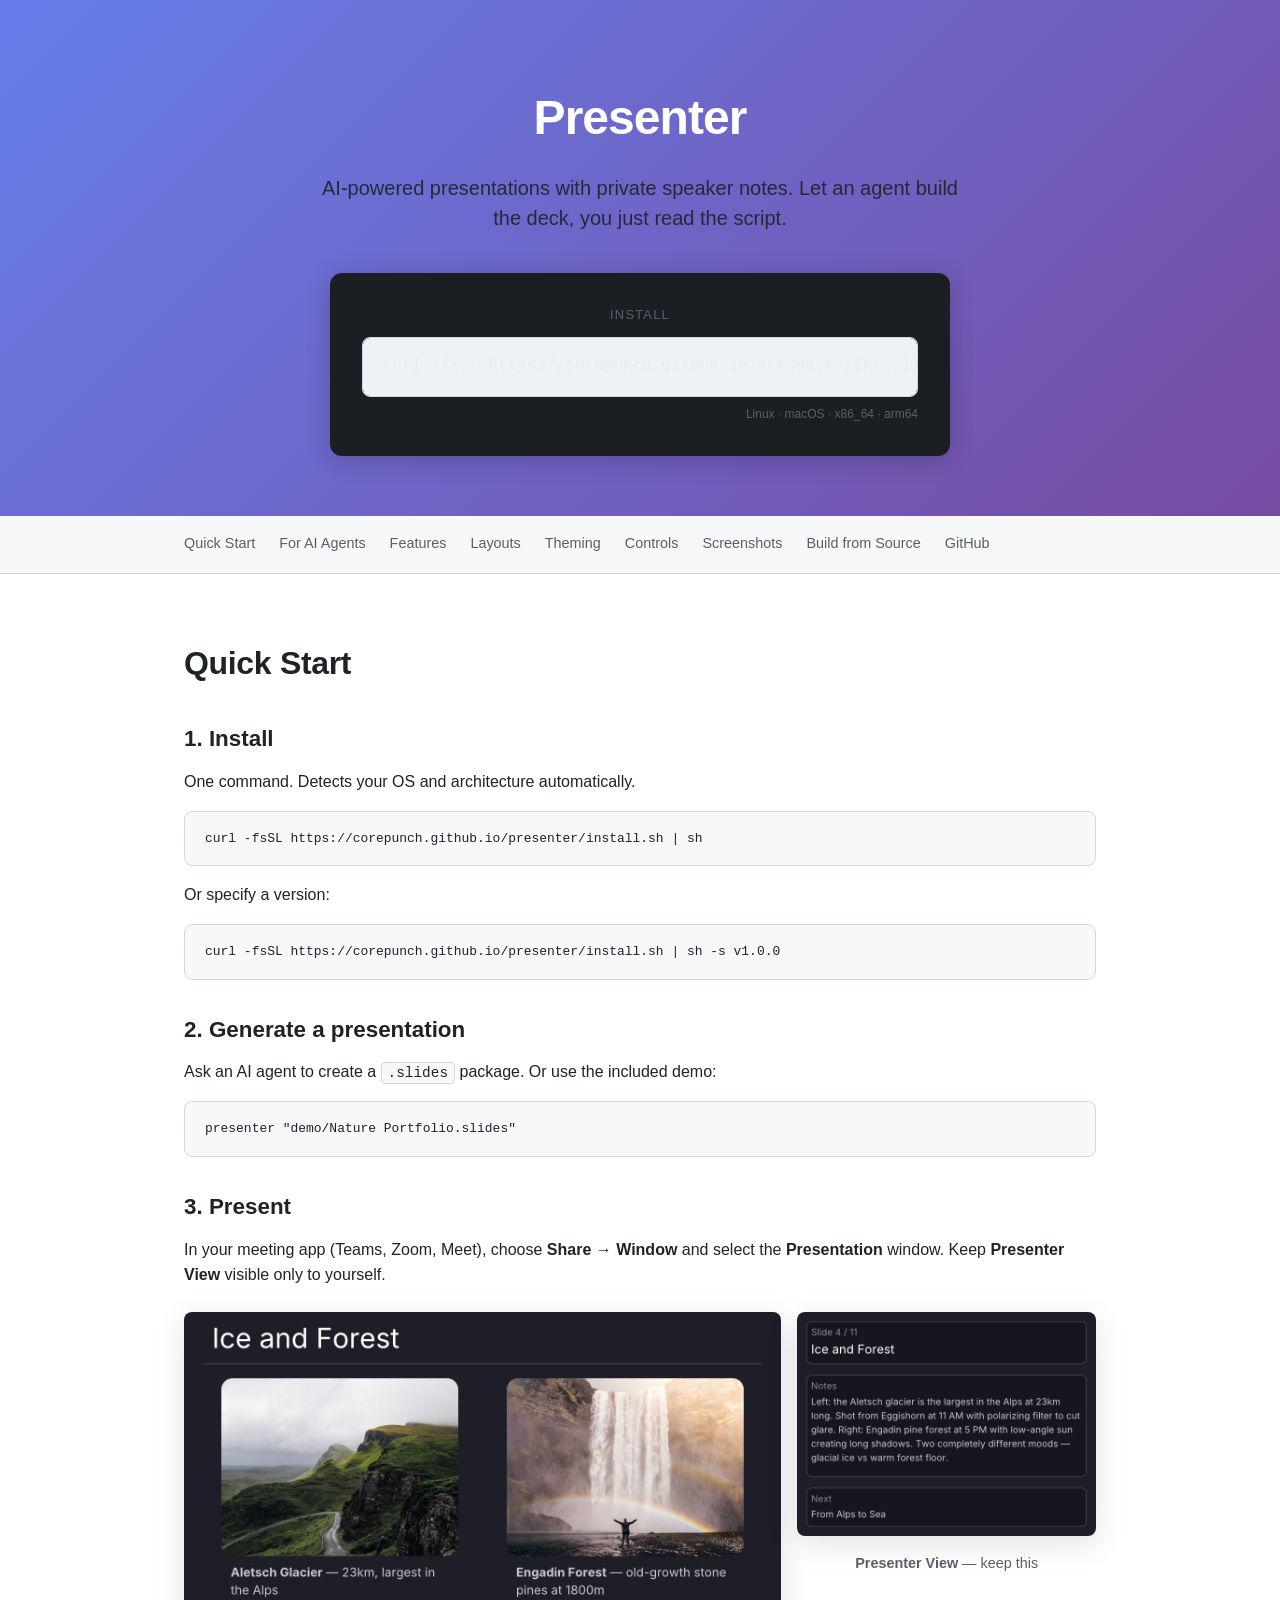
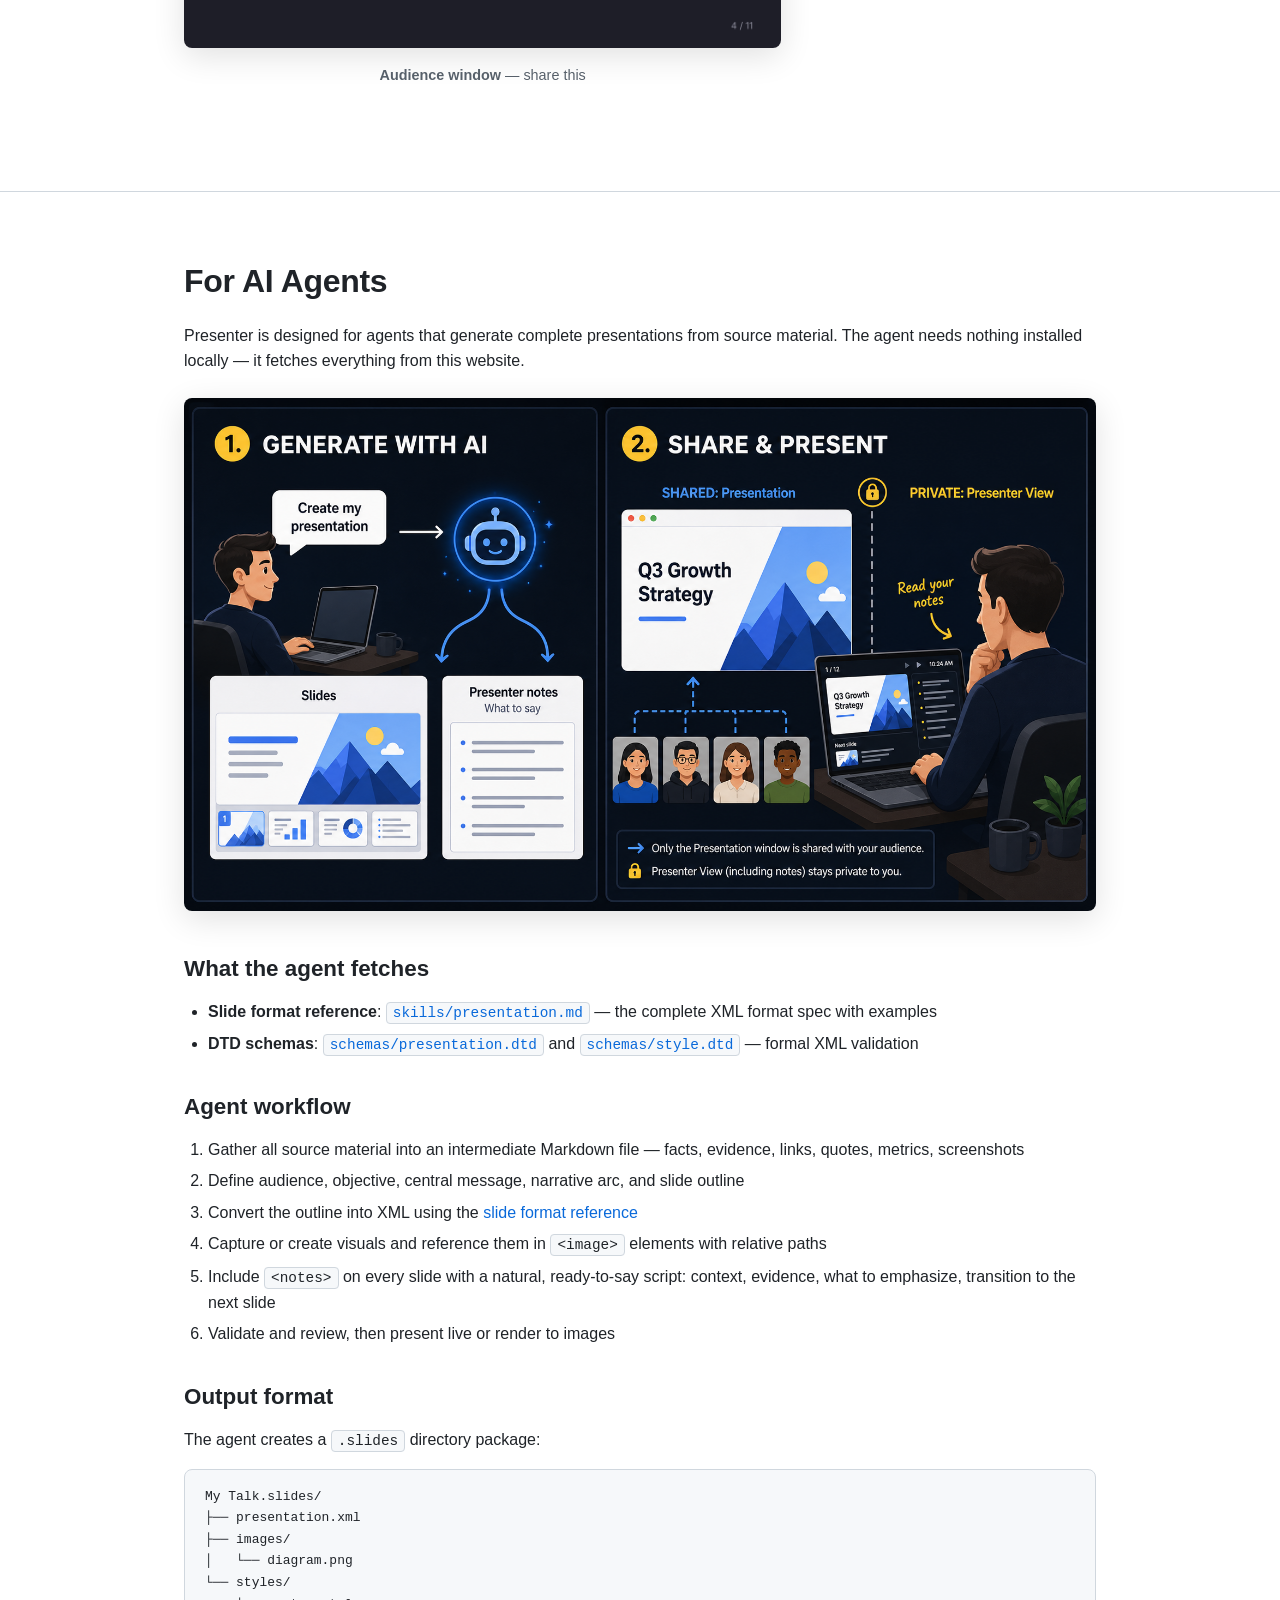
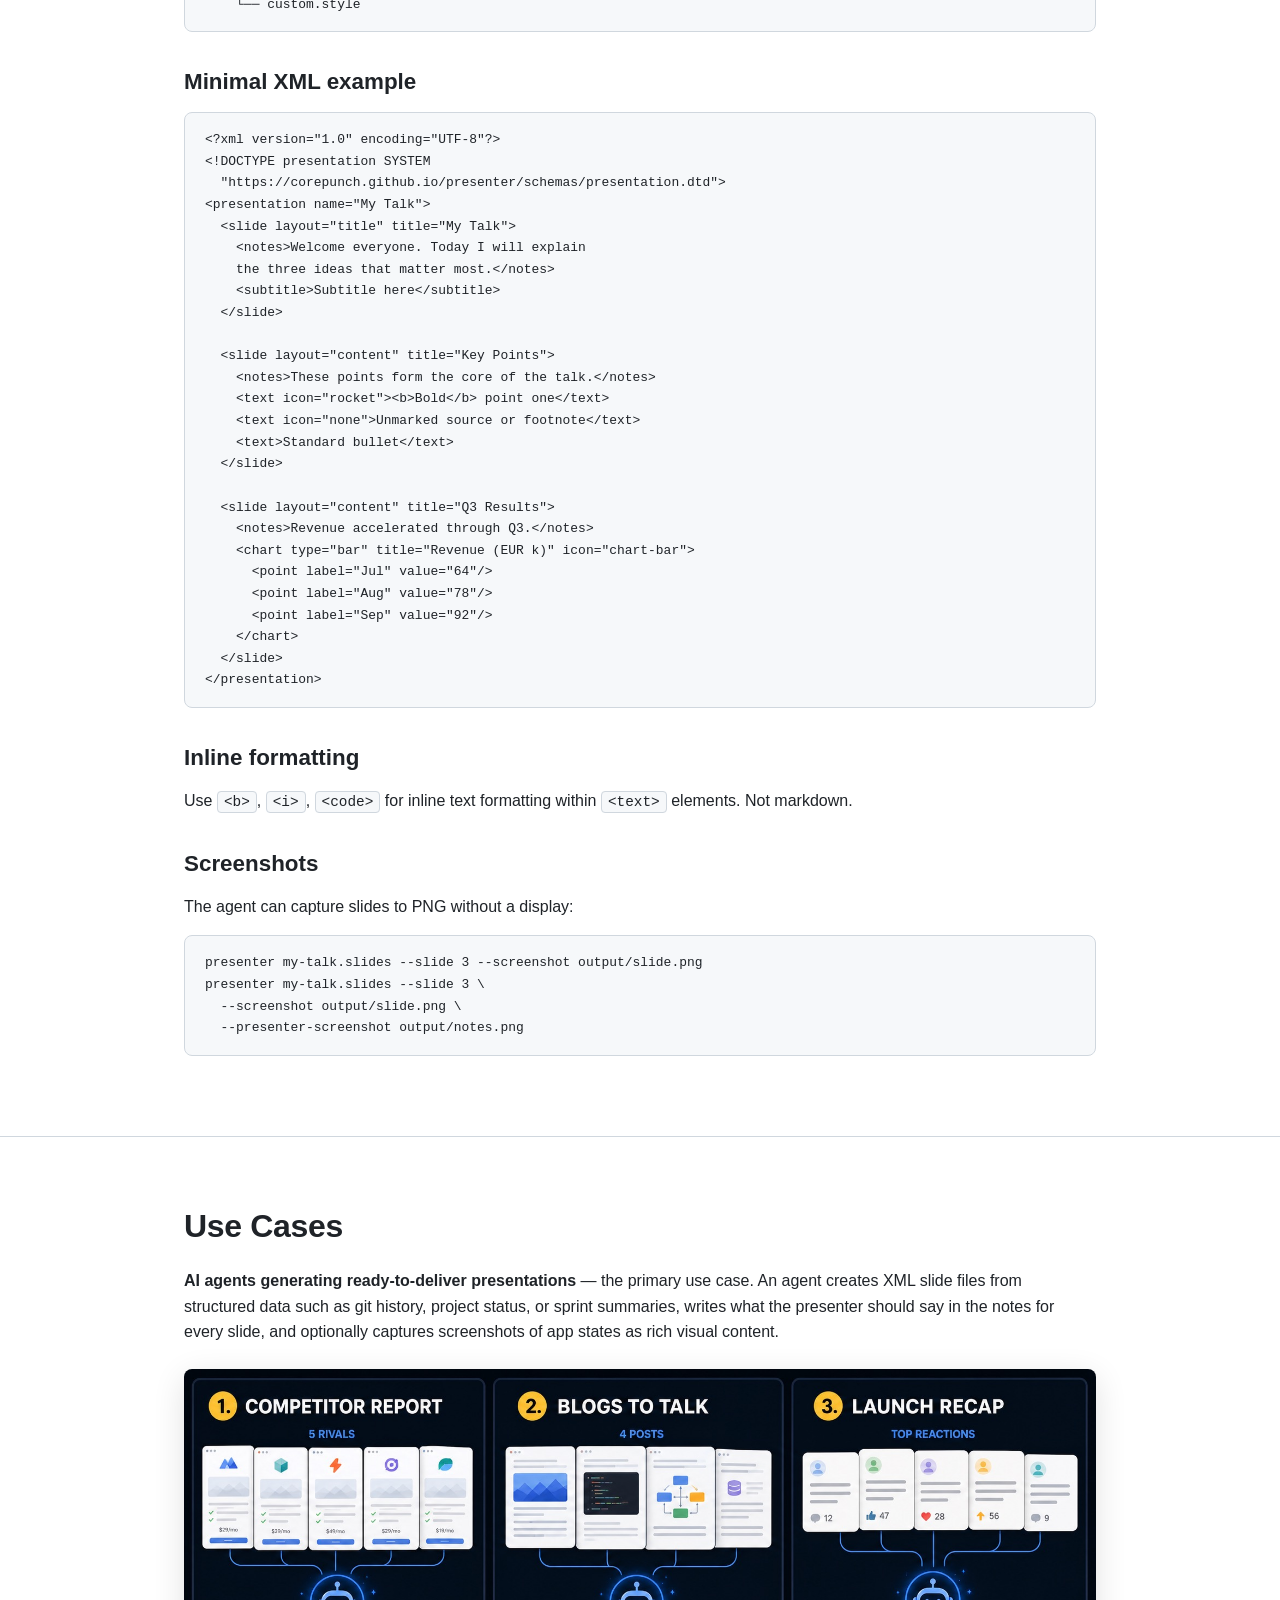
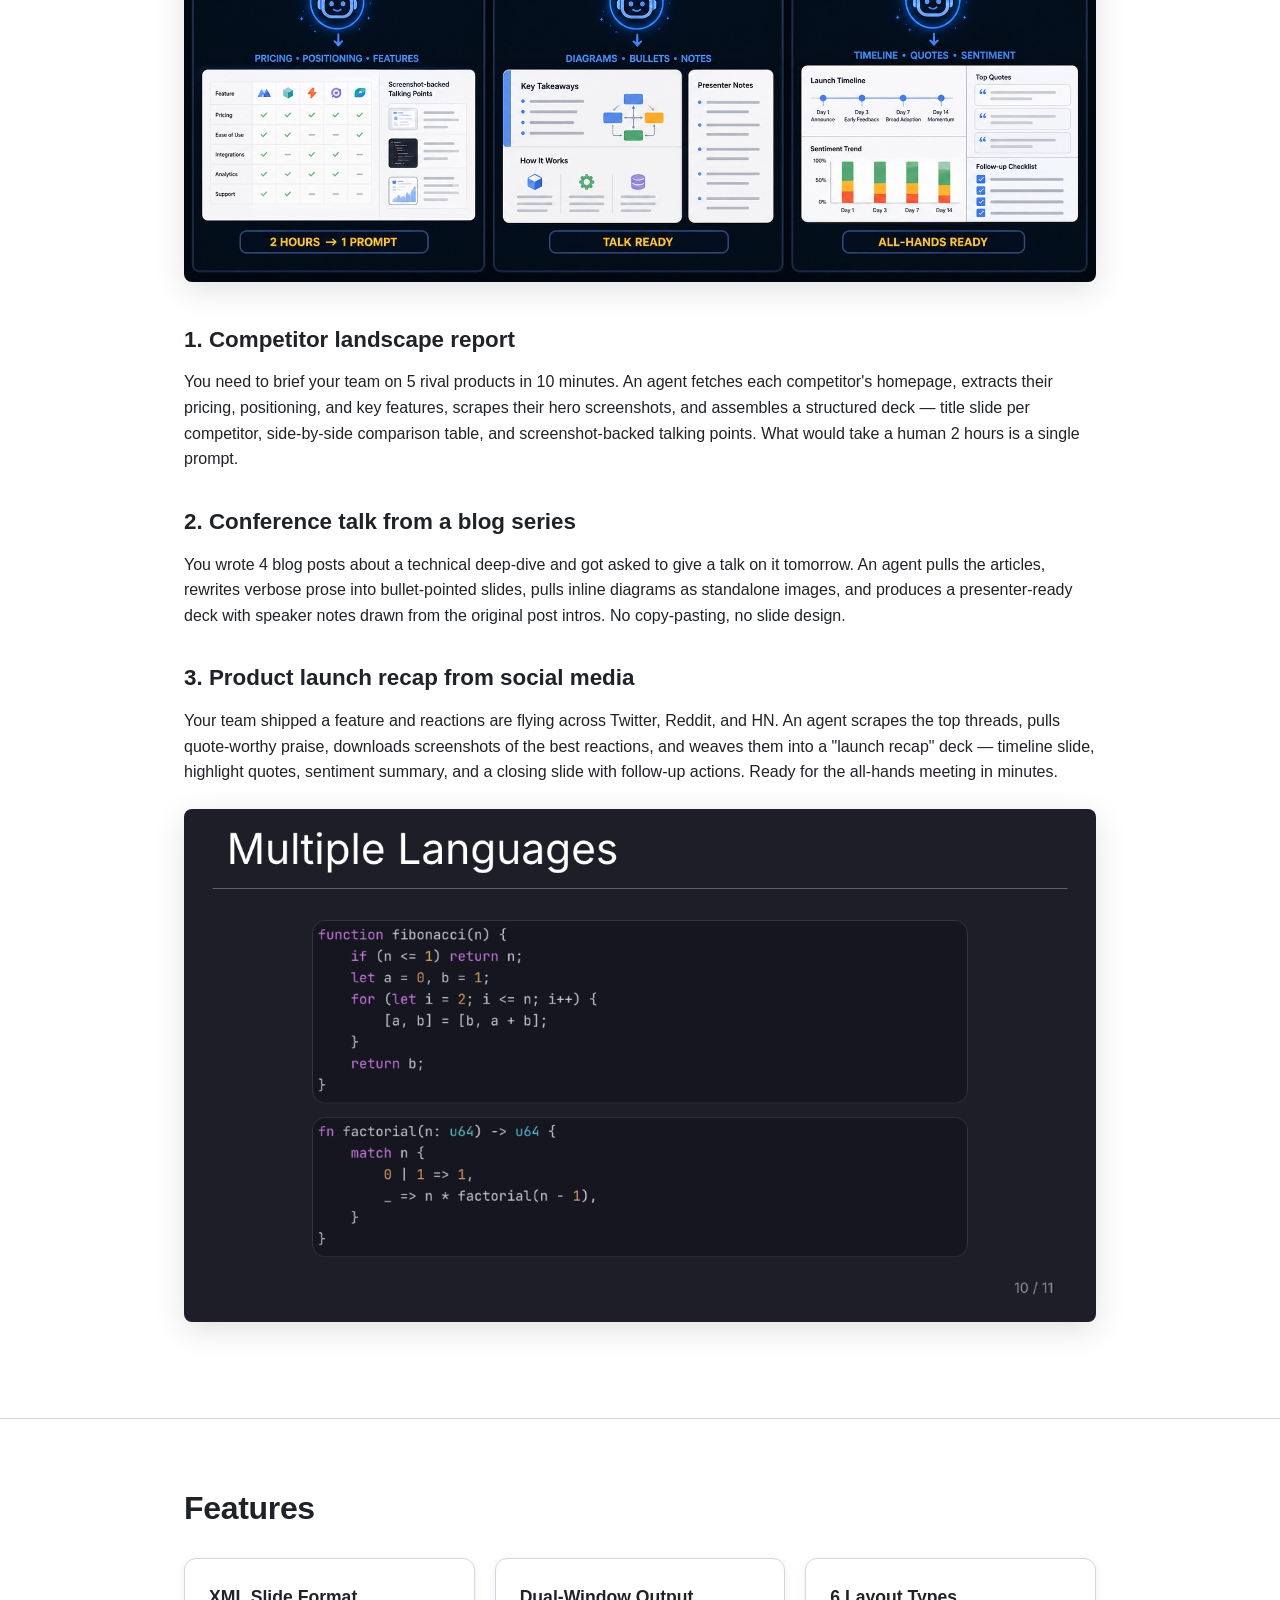
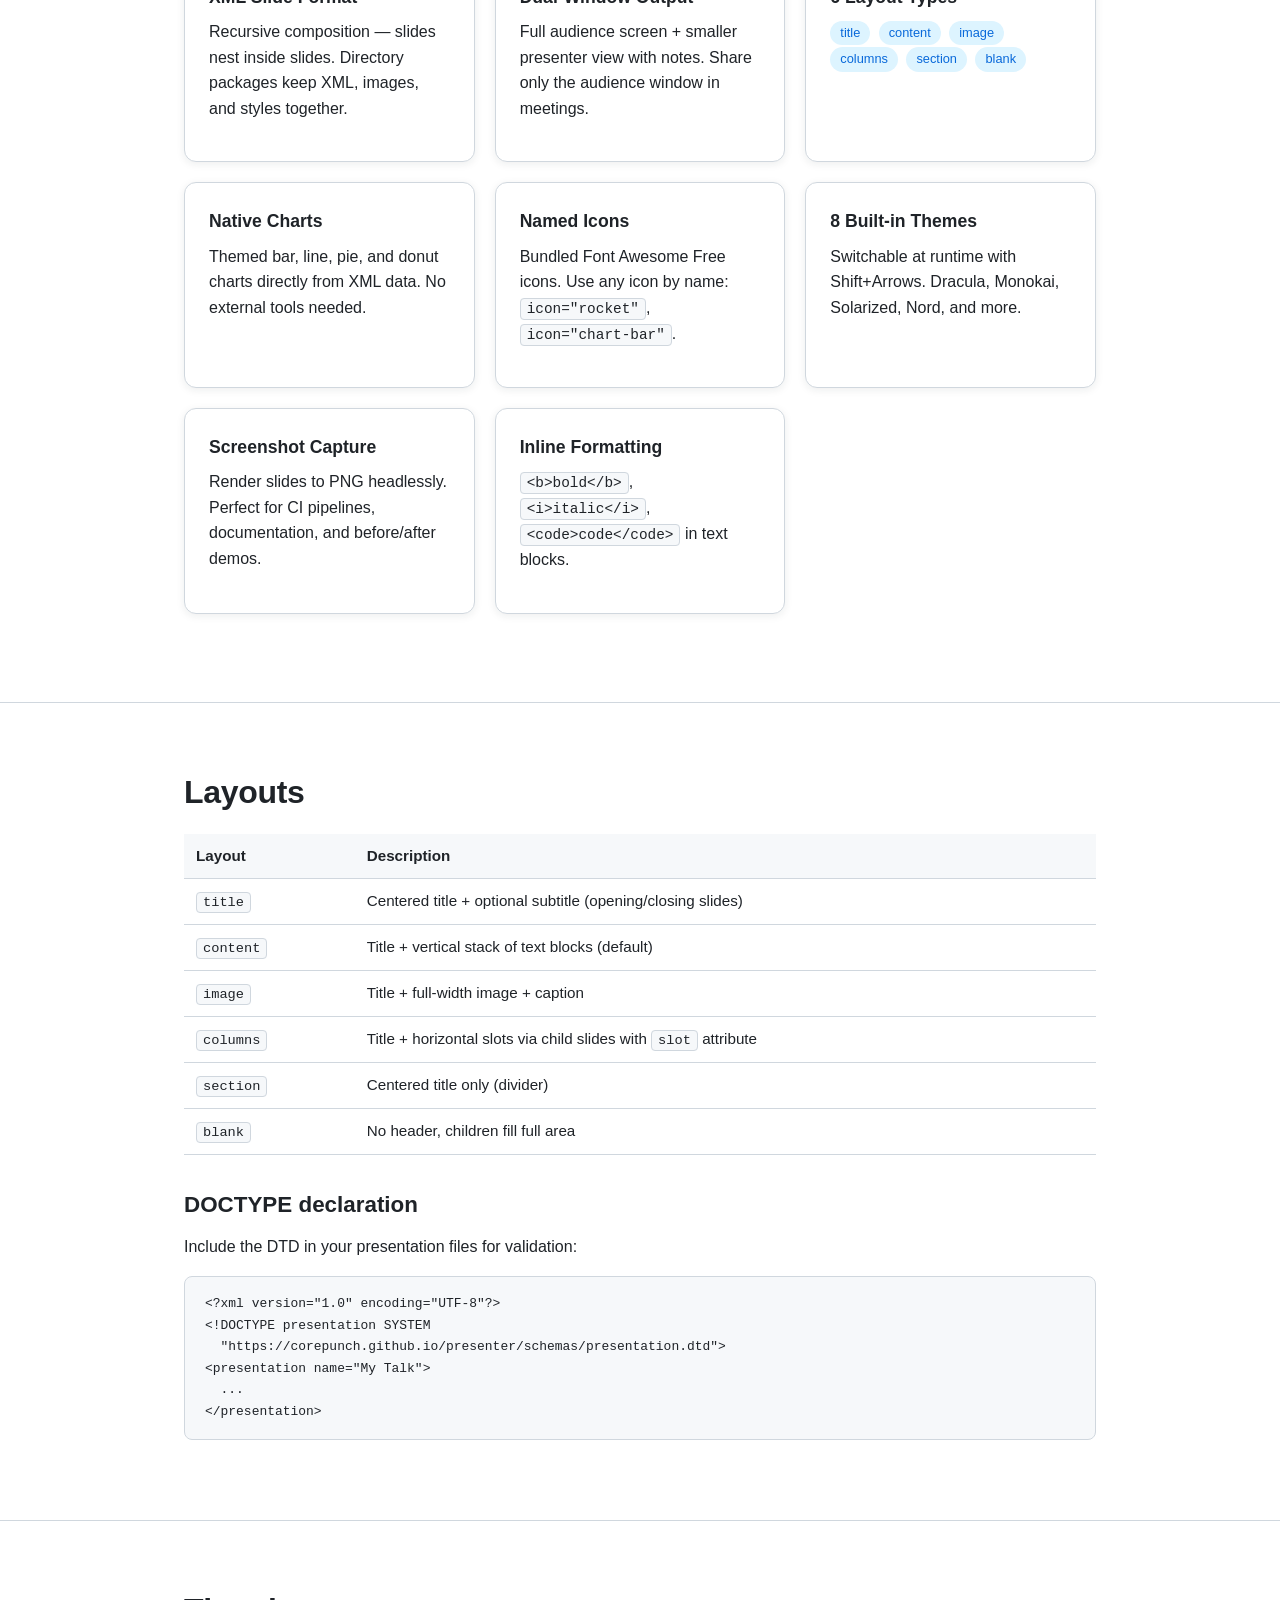
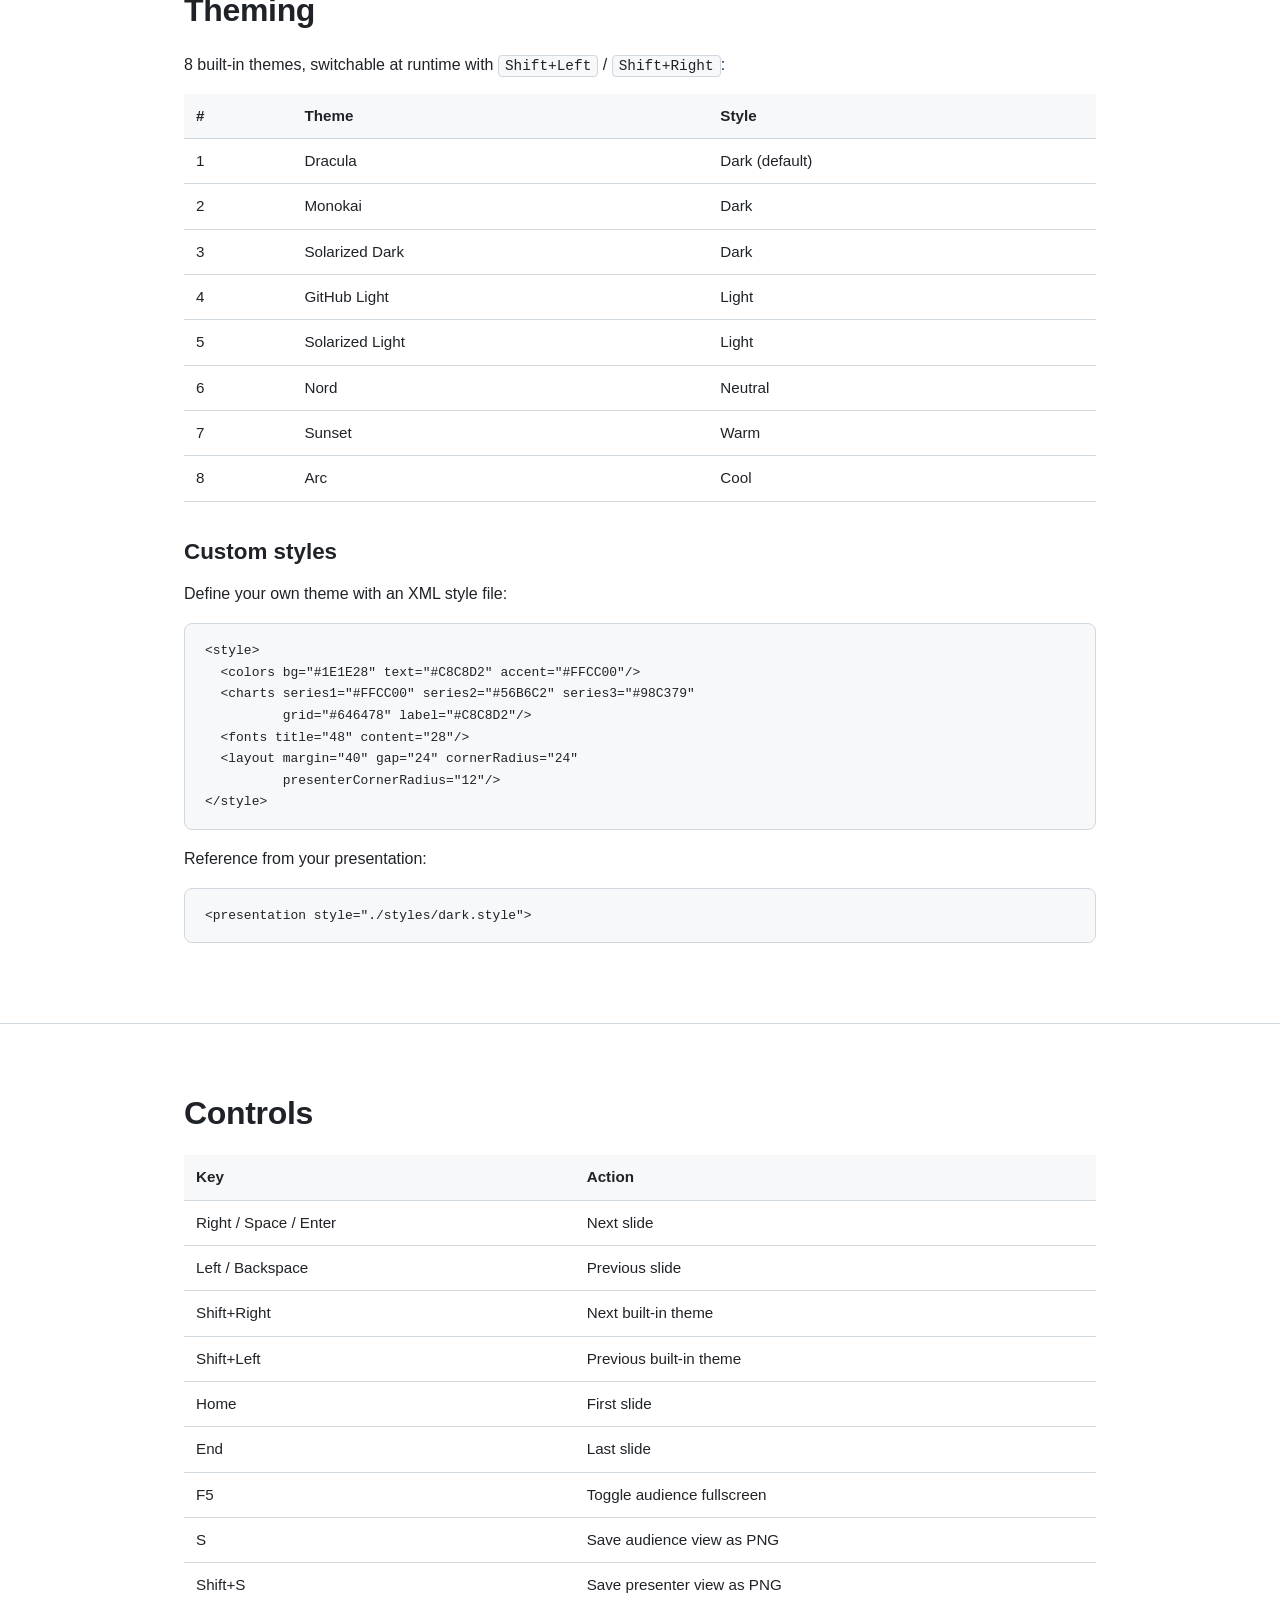
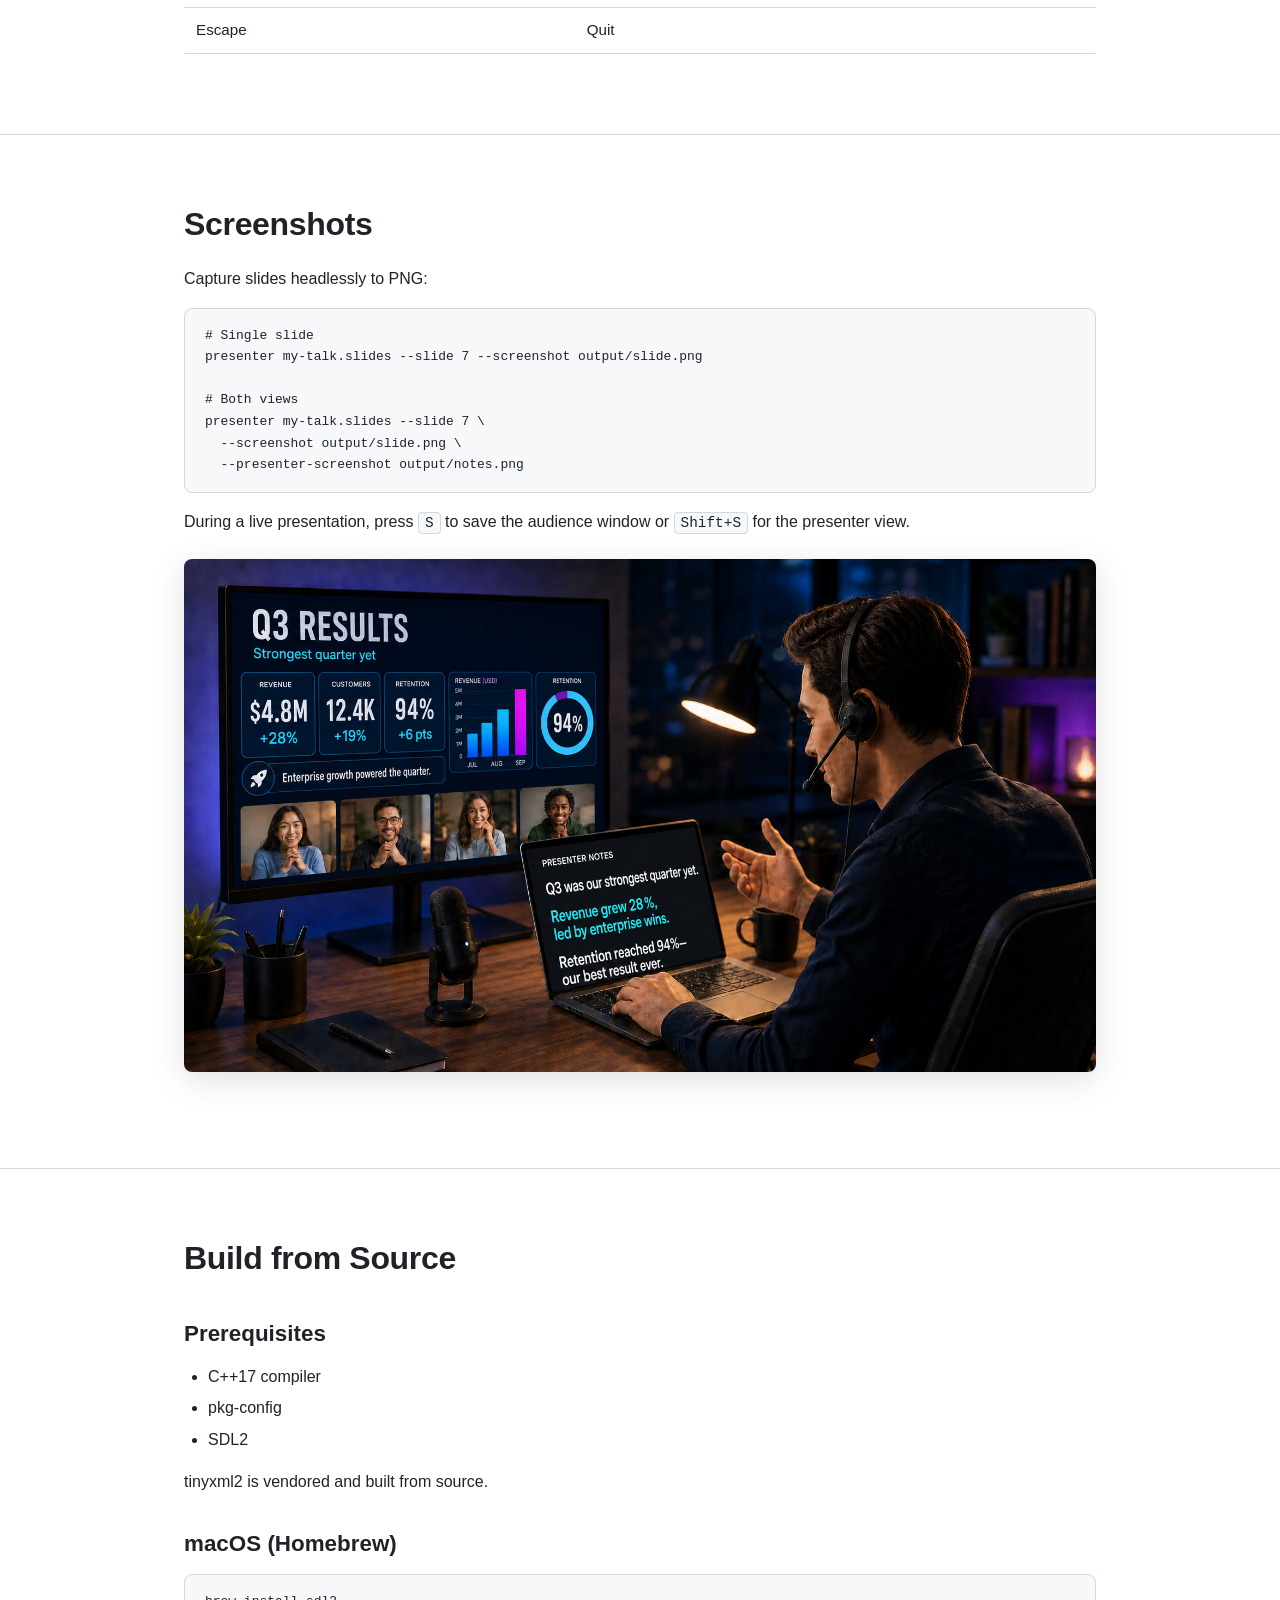
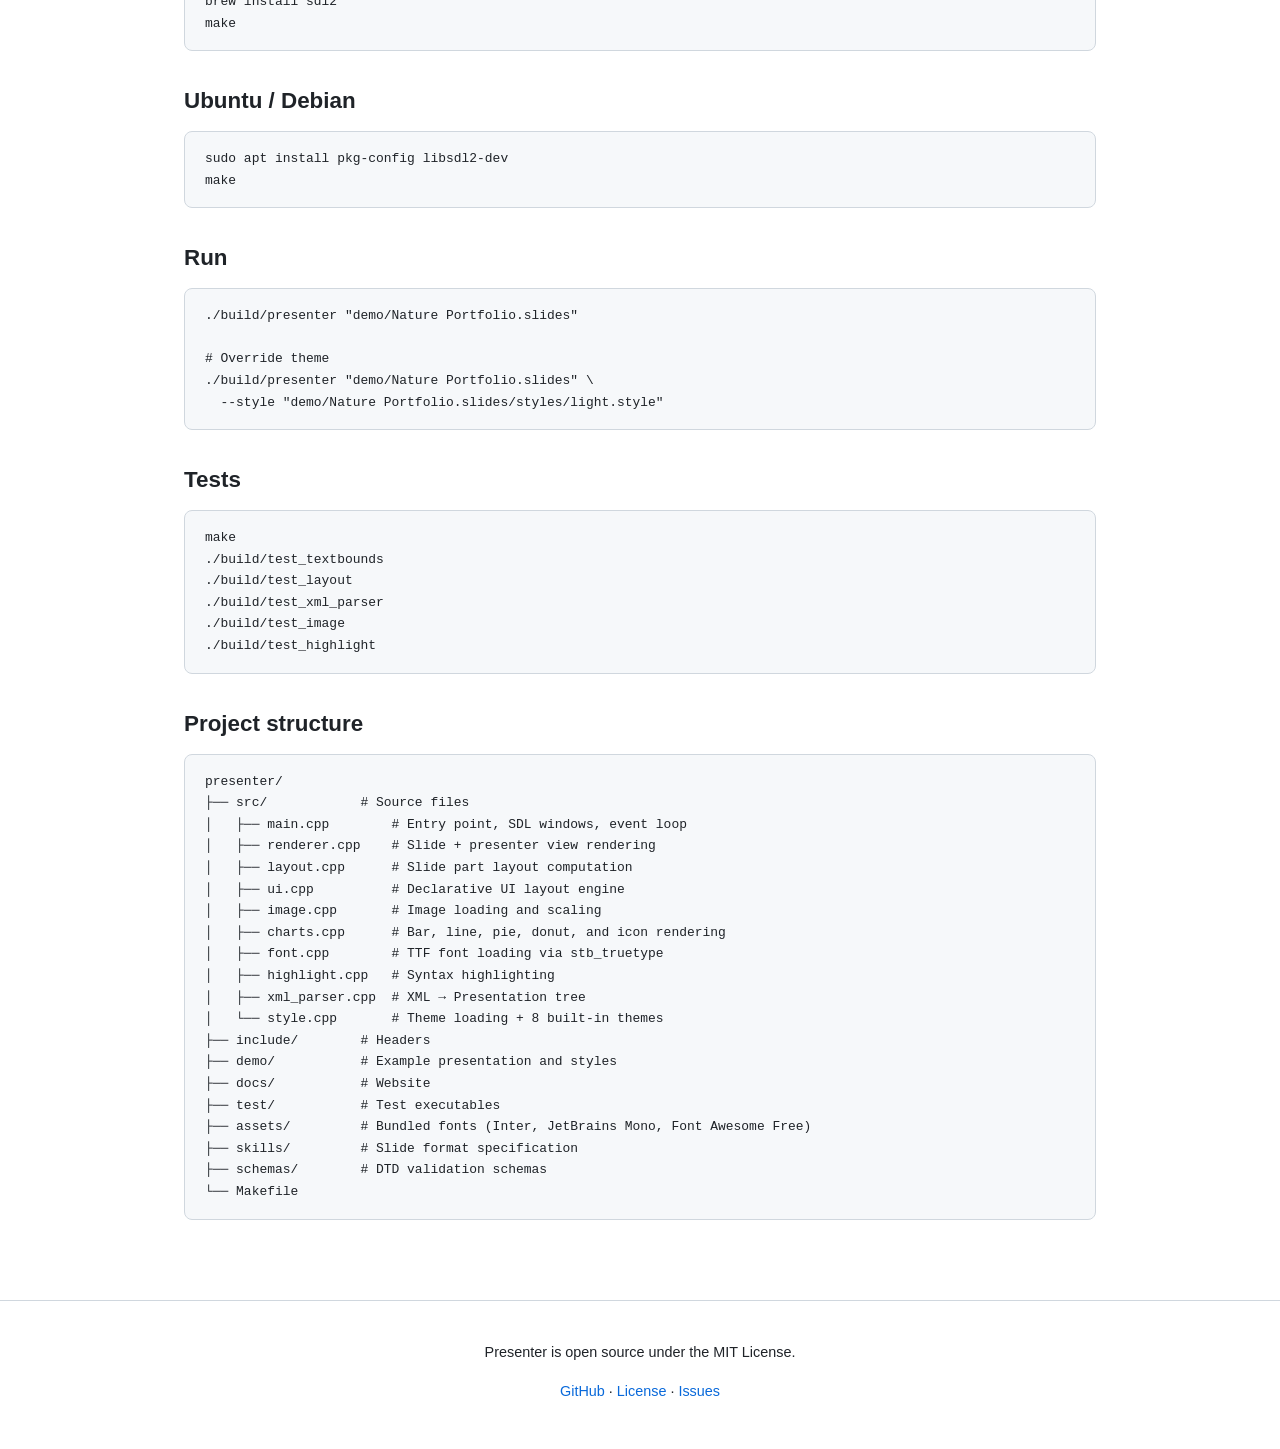
==== docs/index.html @ 3250efa1 "Add website with system theme, install script, and release workflow - Custom docs/index.html with CS" ====
<!DOCTYPE html>
<html lang="en">
<head>
  <meta charset="UTF-8">
  <meta name="viewport" content="width=device-width, initial-scale=1.0">
  <title>Presenter — AI-powered presentations</title>
  <meta name="description" content="A lightweight presentation renderer for AI-generated decks and live screen sharing. Dual-window: audience slides + private presenter notes.">
  <meta property="og:title" content="Presenter — AI-powered presentations">
  <meta property="og:description" content="A lightweight presentation renderer for AI-generated decks and live screen sharing.">
  <meta property="og:type" content="website">
  <meta property="og:url" content="https://corepunch.github.io/presenter/">
  <meta name="twitter:card" content="summary_large_image">
  <meta name="twitter:title" content="Presenter — AI-powered presentations">
  <meta name="twitter:description" content="A lightweight presentation renderer for AI-generated decks and live screen sharing.">
  <style>
    :root {
      --bg: #ffffff;
      --bg-secondary: #f6f8fa;
      --bg-tertiary: #eef1f5;
      --text: #1f2328;
      --text-secondary: #57606a;
      --border: #d0d7de;
      --accent: #0969da;
      --accent-hover: #0550ae;
      --code-bg: #f6f8fa;
      --code-border: #d0d7de;
      --shadow: rgba(31,35,40,0.08);
      --hero-bg: linear-gradient(135deg, #667eea 0%, #764ba2 100%);
      --hero-text: #ffffff;
      --install-bg: #1b1f24;
      --install-text: #e6edf3;
      --card-bg: #ffffff;
      --tag-bg: #ddf4ff;
      --tag-text: #0969da;
      --img-shadow: 0 8px 32px rgba(0,0,0,0.12);
    }

    @media (prefers-color-scheme: dark) {
      :root {
        --bg: #0d1117;
        --bg-secondary: #161b22;
        --bg-tertiary: #21262d;
        --text: #e6edf3;
        --text-secondary: #8b949e;
        --border: #30363d;
        --accent: #58a6ff;
        --accent-hover: #79c0ff;
        --code-bg: #161b22;
        --code-border: #30363d;
        --shadow: rgba(0,0,0,0.3);
        --hero-bg: linear-gradient(135deg, #1a1a2e 0%, #16213e 50%, #0f3460 100%);
        --hero-text: #e6edf3;
        --install-bg: #0d1117;
        --install-text: #e6edf3;
        --card-bg: #161b22;
        --tag-bg: #1f3a5f;
        --tag-text: #58a6ff;
        --img-shadow: 0 8px 32px rgba(0,0,0,0.4);
      }
    }

    * { margin: 0; padding: 0; box-sizing: border-box; }

    body {
      font-family: -apple-system, BlinkMacSystemFont, "Segoe UI", "Noto Sans", Helvetica, Arial, sans-serif;
      background: var(--bg);
      color: var(--text);
      line-height: 1.6;
      -webkit-font-smoothing: antialiased;
    }

    a { color: var(--accent); text-decoration: none; }
    a:hover { color: var(--accent-hover); text-decoration: underline; }

    .container {
      max-width: 960px;
      margin: 0 auto;
      padding: 0 24px;
    }

    /* ── Hero ── */
    .hero {
      background: var(--hero-bg);
      color: var(--hero-text);
      padding: 80px 24px 60px;
      text-align: center;
    }
    .hero h1 {
      font-size: 3rem;
      font-weight: 800;
      letter-spacing: -0.02em;
      margin-bottom: 16px;
    }
    .hero p {
      font-size: 1.25rem;
      opacity: 0.9;
      max-width: 640px;
      margin: 0 auto 40px;
      line-height: 1.5;
    }

    /* ── Install block ── */
    .install-block {
      background: var(--install-bg);
      border-radius: 12px;
      padding: 32px;
      max-width: 620px;
      margin: 0 auto;
      box-shadow: 0 4px 24px rgba(0,0,0,0.2);
    }
    .install-block .label {
      font-size: 0.8rem;
      text-transform: uppercase;
      letter-spacing: 0.1em;
      color: var(--text-secondary);
      margin-bottom: 12px;
      display: block;
    }
    .install-block code {
      display: block;
      background: var(--bg-tertiary);
      border: 1px solid var(--code-border);
      border-radius: 8px;
      padding: 16px 20px;
      font-family: "SF Mono", "JetBrains Mono", "Fira Code", monospace;
      font-size: 1rem;
      color: var(--install-text);
      overflow-x: auto;
      white-space: nowrap;
      user-select: all;
    }
    .install-block .copy-hint {
      font-size: 0.75rem;
      color: var(--text-secondary);
      margin-top: 8px;
      text-align: right;
    }

    /* ── Nav ── */
    nav {
      background: var(--bg-secondary);
      border-bottom: 1px solid var(--border);
      padding: 12px 0;
      position: sticky;
      top: 0;
      z-index: 100;
    }
    nav .container {
      display: flex;
      gap: 24px;
      overflow-x: auto;
      white-space: nowrap;
    }
    nav a {
      color: var(--text-secondary);
      font-size: 0.9rem;
      font-weight: 500;
      padding: 4px 0;
      border-bottom: 2px solid transparent;
      transition: all 0.15s;
    }
    nav a:hover { color: var(--text); text-decoration: none; border-bottom-color: var(--accent); }

    /* ── Sections ── */
    section {
      padding: 64px 0;
      border-bottom: 1px solid var(--border);
    }
    section:last-of-type { border-bottom: none; }

    h2 {
      font-size: 2rem;
      font-weight: 700;
      margin-bottom: 16px;
      letter-spacing: -0.01em;
    }
    h3 {
      font-size: 1.4rem;
      font-weight: 600;
      margin: 32px 0 12px;
    }
    h4 {
      font-size: 1.1rem;
      font-weight: 600;
      margin: 24px 0 8px;
    }
    p { margin-bottom: 16px; color: var(--text); }
    ul, ol { margin: 0 0 16px 24px; }
    li { margin-bottom: 6px; }
    li strong { color: var(--text); }

    /* ── Code blocks ── */
    pre {
      background: var(--code-bg);
      border: 1px solid var(--code-border);
      border-radius: 8px;
      padding: 16px 20px;
      overflow-x: auto;
      margin-bottom: 16px;
      font-family: "SF Mono", "JetBrains Mono", "Fira Code", monospace;
      font-size: 0.9rem;
      line-height: 1.5;
    }
    code {
      font-family: "SF Mono", "JetBrains Mono", "Fira Code", monospace;
      font-size: 0.9em;
    }
    :not(pre) > code {
      background: var(--code-bg);
      border: 1px solid var(--code-border);
      border-radius: 4px;
      padding: 2px 6px;
    }

    /* ── Cards ── */
    .card-grid {
      display: grid;
      grid-template-columns: repeat(auto-fit, minmax(280px, 1fr));
      gap: 20px;
      margin: 24px 0;
    }
    .card {
      background: var(--card-bg);
      border: 1px solid var(--border);
      border-radius: 12px;
      padding: 24px;
      box-shadow: 0 2px 8px var(--shadow);
    }
    .card h4 { margin-top: 0; }

    /* ── Tables ── */
    table {
      width: 100%;
      border-collapse: collapse;
      margin-bottom: 16px;
      font-size: 0.95rem;
    }
    th, td {
      text-align: left;
      padding: 10px 12px;
      border-bottom: 1px solid var(--border);
    }
    th {
      font-weight: 600;
      background: var(--bg-secondary);
    }

    /* ── Tags ── */
    .tag {
      display: inline-block;
      background: var(--tag-bg);
      color: var(--tag-text);
      padding: 2px 10px;
      border-radius: 16px;
      font-size: 0.8rem;
      font-weight: 500;
      margin-right: 4px;
    }

    /* ── Images ── */
    img {
      max-width: 100%;
      height: auto;
      border-radius: 8px;
      box-shadow: var(--img-shadow);
    }
    .screenshot-row {
      display: grid;
      grid-template-columns: 2fr 1fr;
      gap: 16px;
      margin: 24px 0;
    }
    .screenshot-row img {
      width: 100%;
    }
    .caption {
      text-align: center;
      font-size: 0.9rem;
      color: var(--text-secondary);
      margin-top: 8px;
    }
    .wide-img {
      margin: 24px 0;
    }

    @media (max-width: 640px) {
      .screenshot-row { grid-template-columns: 1fr; }
      .hero h1 { font-size: 2rem; }
      .hero p { font-size: 1.1rem; }
      .install-block code { font-size: 0.85rem; }
      section { padding: 40px 0; }
    }
  </style>
</head>
<body>

<!-- ═══════════════════ HERO ═══════════════════ -->
<header class="hero">
  <h1>Presenter</h1>
  <p>AI-powered presentations with private speaker notes. Let an agent build the deck, you just read the script.</p>
  <div class="install-block">
    <span class="label">Install</span>
    <code>curl -fsSL https://corepunch.github.io/presenter/install.sh | sh</code>
    <div class="copy-hint">Linux &middot; macOS &middot; x86_64 &middot; arm64</div>
  </div>
</header>

<!-- ═══════════════════ NAV ═══════════════════ -->
<nav>
  <div class="container">
    <a href="#quick-start">Quick Start</a>
    <a href="#agents">For AI Agents</a>
    <a href="#features">Features</a>
    <a href="#layouts">Layouts</a>
    <a href="#theming">Theming</a>
    <a href="#controls">Controls</a>
    <a href="#screenshots">Screenshots</a>
    <a href="#build">Build from Source</a>
    <a href="https://github.com/corepunch/presenter">GitHub</a>
  </div>
</nav>

<!-- ═══════════════════ QUICK START ═══════════════════ -->
<section id="quick-start">
  <div class="container">
    <h2>Quick Start</h2>

    <h3>1. Install</h3>
    <p>One command. Detects your OS and architecture automatically.</p>
    <pre><code>curl -fsSL https://corepunch.github.io/presenter/install.sh | sh</code></pre>
    <p>Or specify a version:</p>
    <pre><code>curl -fsSL https://corepunch.github.io/presenter/install.sh | sh -s v1.0.0</code></pre>

    <h3>2. Generate a presentation</h3>
    <p>Ask an AI agent to create a <code>.slides</code> package. Or use the included demo:</p>
    <pre><code>presenter "demo/Nature Portfolio.slides"</code></pre>

    <h3>3. Present</h3>
    <p>In your meeting app (Teams, Zoom, Meet), choose <strong>Share &rarr; Window</strong> and select the <strong>Presentation</strong> window. Keep <strong>Presenter View</strong> visible only to yourself.</p>

    <div class="screenshot-row">
      <div>
        <img src="images/presenter-code-slide.png" alt="Audience presentation window showing a syntax-highlighted slide">
        <p class="caption"><strong>Audience window</strong> &mdash; share this</p>
      </div>
      <div>
        <img src="images/presenter-notes-view.png" alt="Private presenter window showing notes and next slide">
        <p class="caption"><strong>Presenter View</strong> &mdash; keep this</p>
      </div>
    </div>
  </div>
</section>

<!-- ═══════════════════ FOR AI AGENTS ═══════════════════ -->
<section id="agents">
  <div class="container">
    <h2>For AI Agents</h2>
    <p>Presenter is designed for agents that generate complete presentations from source material. The agent needs nothing installed locally &mdash; it fetches everything from this website.</p>

    <div class="wide-img">
      <img src="images/presenter-ai-workflow.png" alt="Presenter workflow: AI generates slides and notes, presenter shares only the audience window">
    </div>

    <h3>What the agent fetches</h3>
    <ul>
      <li><strong>Slide format reference</strong>: <a href="https://corepunch.github.io/presenter/skills/presentation.md"><code>skills/presentation.md</code></a> &mdash; the complete XML format spec with examples</li>
      <li><strong>DTD schemas</strong>: <a href="https://corepunch.github.io/presenter/schemas/presentation.dtd"><code>schemas/presentation.dtd</code></a> and <a href="https://corepunch.github.io/presenter/schemas/style.dtd"><code>schemas/style.dtd</code></a> &mdash; formal XML validation</li>
    </ul>

    <h3>Agent workflow</h3>
    <ol>
      <li>Gather all source material into an intermediate Markdown file &mdash; facts, evidence, links, quotes, metrics, screenshots</li>
      <li>Define audience, objective, central message, narrative arc, and slide outline</li>
      <li>Convert the outline into XML using the <a href="https://corepunch.github.io/presenter/skills/presentation.md">slide format reference</a></li>
      <li>Capture or create visuals and reference them in <code>&lt;image&gt;</code> elements with relative paths</li>
      <li>Include <code>&lt;notes&gt;</code> on every slide with a natural, ready-to-say script: context, evidence, what to emphasize, transition to the next slide</li>
      <li>Validate and review, then present live or render to images</li>
    </ol>

    <h3>Output format</h3>
    <p>The agent creates a <code>.slides</code> directory package:</p>
    <pre><code>My Talk.slides/
├── presentation.xml
├── images/
│   └── diagram.png
└── styles/
    └── custom.style</code></pre>

    <h3>Minimal XML example</h3>
    <pre><code>&lt;?xml version="1.0" encoding="UTF-8"?&gt;
&lt;!DOCTYPE presentation SYSTEM
  "https://corepunch.github.io/presenter/schemas/presentation.dtd"&gt;
&lt;presentation name="My Talk"&gt;
  &lt;slide layout="title" title="My Talk"&gt;
    &lt;notes&gt;Welcome everyone. Today I will explain
    the three ideas that matter most.&lt;/notes&gt;
    &lt;subtitle&gt;Subtitle here&lt;/subtitle&gt;
  &lt;/slide&gt;

  &lt;slide layout="content" title="Key Points"&gt;
    &lt;notes&gt;These points form the core of the talk.&lt;/notes&gt;
    &lt;text icon="rocket"&gt;&lt;b&gt;Bold&lt;/b&gt; point one&lt;/text&gt;
    &lt;text icon="none"&gt;Unmarked source or footnote&lt;/text&gt;
    &lt;text&gt;Standard bullet&lt;/text&gt;
  &lt;/slide&gt;

  &lt;slide layout="content" title="Q3 Results"&gt;
    &lt;notes&gt;Revenue accelerated through Q3.&lt;/notes&gt;
    &lt;chart type="bar" title="Revenue (EUR k)" icon="chart-bar"&gt;
      &lt;point label="Jul" value="64"/&gt;
      &lt;point label="Aug" value="78"/&gt;
      &lt;point label="Sep" value="92"/&gt;
    &lt;/chart&gt;
  &lt;/slide&gt;
&lt;/presentation&gt;</code></pre>

    <h3>Inline formatting</h3>
    <p>Use <code>&lt;b&gt;</code>, <code>&lt;i&gt;</code>, <code>&lt;code&gt;</code> for inline text formatting within <code>&lt;text&gt;</code> elements. Not markdown.</p>

    <h3>Screenshots</h3>
    <p>The agent can capture slides to PNG without a display:</p>
    <pre><code>presenter my-talk.slides --slide 3 --screenshot output/slide.png
presenter my-talk.slides --slide 3 \
  --screenshot output/slide.png \
  --presenter-screenshot output/notes.png</code></pre>
  </div>
</section>

<!-- ═══════════════════ USE CASES ═══════════════════ -->
<section id="use-cases">
  <div class="container">
    <h2>Use Cases</h2>
    <p><strong>AI agents generating ready-to-deliver presentations</strong> &mdash; the primary use case. An agent creates XML slide files from structured data such as git history, project status, or sprint summaries, writes what the presenter should say in the notes for every slide, and optionally captures screenshots of app states as rich visual content.</p>

    <div class="wide-img">
      <img src="images/presenter-hypothetical-scenarios.jpg" alt="Three AI-generated presentation scenarios: a competitor landscape report, a conference talk from blog posts, and a product launch recap from social reactions">
    </div>

    <h3>1. Competitor landscape report</h3>
    <p>You need to brief your team on 5 rival products in 10 minutes. An agent fetches each competitor's homepage, extracts their pricing, positioning, and key features, scrapes their hero screenshots, and assembles a structured deck &mdash; title slide per competitor, side-by-side comparison table, and screenshot-backed talking points. What would take a human 2 hours is a single prompt.</p>

    <h3>2. Conference talk from a blog series</h3>
    <p>You wrote 4 blog posts about a technical deep-dive and got asked to give a talk on it tomorrow. An agent pulls the articles, rewrites verbose prose into bullet-pointed slides, pulls inline diagrams as standalone images, and produces a presenter-ready deck with speaker notes drawn from the original post intros. No copy-pasting, no slide design.</p>

    <h3>3. Product launch recap from social media</h3>
    <p>Your team shipped a feature and reactions are flying across Twitter, Reddit, and HN. An agent scrapes the top threads, pulls quote-worthy praise, downloads screenshots of the best reactions, and weaves them into a "launch recap" deck &mdash; timeline slide, highlight quotes, sentiment summary, and a closing slide with follow-up actions. Ready for the all-hands meeting in minutes.</p>

    <div class="wide-img">
      <img src="images/presenter-multilang-slide.png" alt="Multi-language presentation slide with syntax highlighting">
    </div>
  </div>
</section>

<!-- ═══════════════════ FEATURES ═══════════════════ -->
<section id="features">
  <div class="container">
    <h2>Features</h2>
    <div class="card-grid">
      <div class="card">
        <h4>XML Slide Format</h4>
        <p>Recursive composition &mdash; slides nest inside slides. Directory packages keep XML, images, and styles together.</p>
      </div>
      <div class="card">
        <h4>Dual-Window Output</h4>
        <p>Full audience screen + smaller presenter view with notes. Share only the audience window in meetings.</p>
      </div>
      <div class="card">
        <h4>6 Layout Types</h4>
        <p><span class="tag">title</span> <span class="tag">content</span> <span class="tag">image</span> <span class="tag">columns</span> <span class="tag">section</span> <span class="tag">blank</span></p>
      </div>
      <div class="card">
        <h4>Native Charts</h4>
        <p>Themed bar, line, pie, and donut charts directly from XML data. No external tools needed.</p>
      </div>
      <div class="card">
        <h4>Named Icons</h4>
        <p>Bundled Font Awesome Free icons. Use any icon by name: <code>icon="rocket"</code>, <code>icon="chart-bar"</code>.</p>
      </div>
      <div class="card">
        <h4>8 Built-in Themes</h4>
        <p>Switchable at runtime with Shift+Arrows. Dracula, Monokai, Solarized, Nord, and more.</p>
      </div>
      <div class="card">
        <h4>Screenshot Capture</h4>
        <p>Render slides to PNG headlessly. Perfect for CI pipelines, documentation, and before/after demos.</p>
      </div>
      <div class="card">
        <h4>Inline Formatting</h4>
        <p><code>&lt;b&gt;bold&lt;/b&gt;</code>, <code>&lt;i&gt;italic&lt;/i&gt;</code>, <code>&lt;code&gt;code&lt;/code&gt;</code> in text blocks.</p>
      </div>
    </div>
  </div>
</section>

<!-- ═══════════════════ LAYOUTS ═══════════════════ -->
<section id="layouts">
  <div class="container">
    <h2>Layouts</h2>
    <table>
      <thead>
        <tr><th>Layout</th><th>Description</th></tr>
      </thead>
      <tbody>
        <tr><td><code>title</code></td><td>Centered title + optional subtitle (opening/closing slides)</td></tr>
        <tr><td><code>content</code></td><td>Title + vertical stack of text blocks (default)</td></tr>
        <tr><td><code>image</code></td><td>Title + full-width image + caption</td></tr>
        <tr><td><code>columns</code></td><td>Title + horizontal slots via child slides with <code>slot</code> attribute</td></tr>
        <tr><td><code>section</code></td><td>Centered title only (divider)</td></tr>
        <tr><td><code>blank</code></td><td>No header, children fill full area</td></tr>
      </tbody>
    </table>

    <h3>DOCTYPE declaration</h3>
    <p>Include the DTD in your presentation files for validation:</p>
    <pre><code>&lt;?xml version="1.0" encoding="UTF-8"?&gt;
&lt;!DOCTYPE presentation SYSTEM
  "https://corepunch.github.io/presenter/schemas/presentation.dtd"&gt;
&lt;presentation name="My Talk"&gt;
  ...
&lt;/presentation&gt;</code></pre>
  </div>
</section>

<!-- ═══════════════════ THEMING ═══════════════════ -->
<section id="theming">
  <div class="container">
    <h2>Theming</h2>
    <p>8 built-in themes, switchable at runtime with <code>Shift+Left</code> / <code>Shift+Right</code>:</p>
    <table>
      <thead>
        <tr><th>#</th><th>Theme</th><th>Style</th></tr>
      </thead>
      <tbody>
        <tr><td>1</td><td>Dracula</td><td>Dark (default)</td></tr>
        <tr><td>2</td><td>Monokai</td><td>Dark</td></tr>
        <tr><td>3</td><td>Solarized Dark</td><td>Dark</td></tr>
        <tr><td>4</td><td>GitHub Light</td><td>Light</td></tr>
        <tr><td>5</td><td>Solarized Light</td><td>Light</td></tr>
        <tr><td>6</td><td>Nord</td><td>Neutral</td></tr>
        <tr><td>7</td><td>Sunset</td><td>Warm</td></tr>
        <tr><td>8</td><td>Arc</td><td>Cool</td></tr>
      </tbody>
    </table>

    <h3>Custom styles</h3>
    <p>Define your own theme with an XML style file:</p>
    <pre><code>&lt;style&gt;
  &lt;colors bg="#1E1E28" text="#C8C8D2" accent="#FFCC00"/&gt;
  &lt;charts series1="#FFCC00" series2="#56B6C2" series3="#98C379"
          grid="#646478" label="#C8C8D2"/&gt;
  &lt;fonts title="48" content="28"/&gt;
  &lt;layout margin="40" gap="24" cornerRadius="24"
          presenterCornerRadius="12"/&gt;
&lt;/style&gt;</code></pre>

    <p>Reference from your presentation:</p>
    <pre><code>&lt;presentation style="./styles/dark.style"&gt;</code></pre>
  </div>
</section>

<!-- ═══════════════════ CONTROLS ═══════════════════ -->
<section id="controls">
  <div class="container">
    <h2>Controls</h2>
    <table>
      <thead>
        <tr><th>Key</th><th>Action</th></tr>
      </thead>
      <tbody>
        <tr><td>Right / Space / Enter</td><td>Next slide</td></tr>
        <tr><td>Left / Backspace</td><td>Previous slide</td></tr>
        <tr><td>Shift+Right</td><td>Next built-in theme</td></tr>
        <tr><td>Shift+Left</td><td>Previous built-in theme</td></tr>
        <tr><td>Home</td><td>First slide</td></tr>
        <tr><td>End</td><td>Last slide</td></tr>
        <tr><td>F5</td><td>Toggle audience fullscreen</td></tr>
        <tr><td>S</td><td>Save audience view as PNG</td></tr>
        <tr><td>Shift+S</td><td>Save presenter view as PNG</td></tr>
        <tr><td>Escape</td><td>Quit</td></tr>
      </tbody>
    </table>
  </div>
</section>

<!-- ═══════════════════ SCREENSHOTS ═══════════════════ -->
<section id="screenshots">
  <div class="container">
    <h2>Screenshots</h2>
    <p>Capture slides headlessly to PNG:</p>
    <pre><code># Single slide
presenter my-talk.slides --slide 7 --screenshot output/slide.png

# Both views
presenter my-talk.slides --slide 7 \
  --screenshot output/slide.png \
  --presenter-screenshot output/notes.png</code></pre>
    <p>During a live presentation, press <code>S</code> to save the audience window or <code>Shift+S</code> for the presenter view.</p>

    <div class="wide-img">
      <img src="images/presenter-live-infographic.png" alt="Presenter workflow: AI generates slides and notes, presenter shares only the audience window">
    </div>
  </div>
</section>

<!-- ═══════════════════ BUILD FROM SOURCE ═══════════════════ -->
<section id="build">
  <div class="container">
    <h2>Build from Source</h2>

    <h3>Prerequisites</h3>
    <ul>
      <li>C++17 compiler</li>
      <li>pkg-config</li>
      <li>SDL2</li>
    </ul>
    <p>tinyxml2 is vendored and built from source.</p>

    <h3>macOS (Homebrew)</h3>
    <pre><code>brew install sdl2
make</code></pre>

    <h3>Ubuntu / Debian</h3>
    <pre><code>sudo apt install pkg-config libsdl2-dev
make</code></pre>

    <h3>Run</h3>
    <pre><code>./build/presenter "demo/Nature Portfolio.slides"

# Override theme
./build/presenter "demo/Nature Portfolio.slides" \
  --style "demo/Nature Portfolio.slides/styles/light.style"</code></pre>

    <h3>Tests</h3>
    <pre><code>make
./build/test_textbounds
./build/test_layout
./build/test_xml_parser
./build/test_image
./build/test_highlight</code></pre>

    <h3>Project structure</h3>
    <pre><code>presenter/
├── src/            # Source files
│   ├── main.cpp        # Entry point, SDL windows, event loop
│   ├── renderer.cpp    # Slide + presenter view rendering
│   ├── layout.cpp      # Slide part layout computation
│   ├── ui.cpp          # Declarative UI layout engine
│   ├── image.cpp       # Image loading and scaling
│   ├── charts.cpp      # Bar, line, pie, donut, and icon rendering
│   ├── font.cpp        # TTF font loading via stb_truetype
│   ├── highlight.cpp   # Syntax highlighting
│   ├── xml_parser.cpp  # XML → Presentation tree
│   └── style.cpp       # Theme loading + 8 built-in themes
├── include/        # Headers
├── demo/           # Example presentation and styles
├── docs/           # Website
├── test/           # Test executables
├── assets/         # Bundled fonts (Inter, JetBrains Mono, Font Awesome Free)
├── skills/         # Slide format specification
├── schemas/        # DTD validation schemas
└── Makefile</code></pre>
  </div>
</section>

<!-- ═══════════════════ FOOTER ═══════════════════ -->
<footer style="padding:40px 0; text-align:center; color:var(--text-secondary); font-size:0.9rem; border-top:1px solid var(--border);">
  <div class="container">
    <p>Presenter is open source under the MIT License.</p>
    <p style="margin-top:8px;">
      <a href="https://github.com/corepunch/presenter">GitHub</a> &middot;
      <a href="https://github.com/corepunch/presenter/blob/main/LICENSE">License</a> &middot;
      <a href="https://github.com/corepunch/presenter/issues">Issues</a>
    </p>
  </div>
</footer>

</body>
</html>
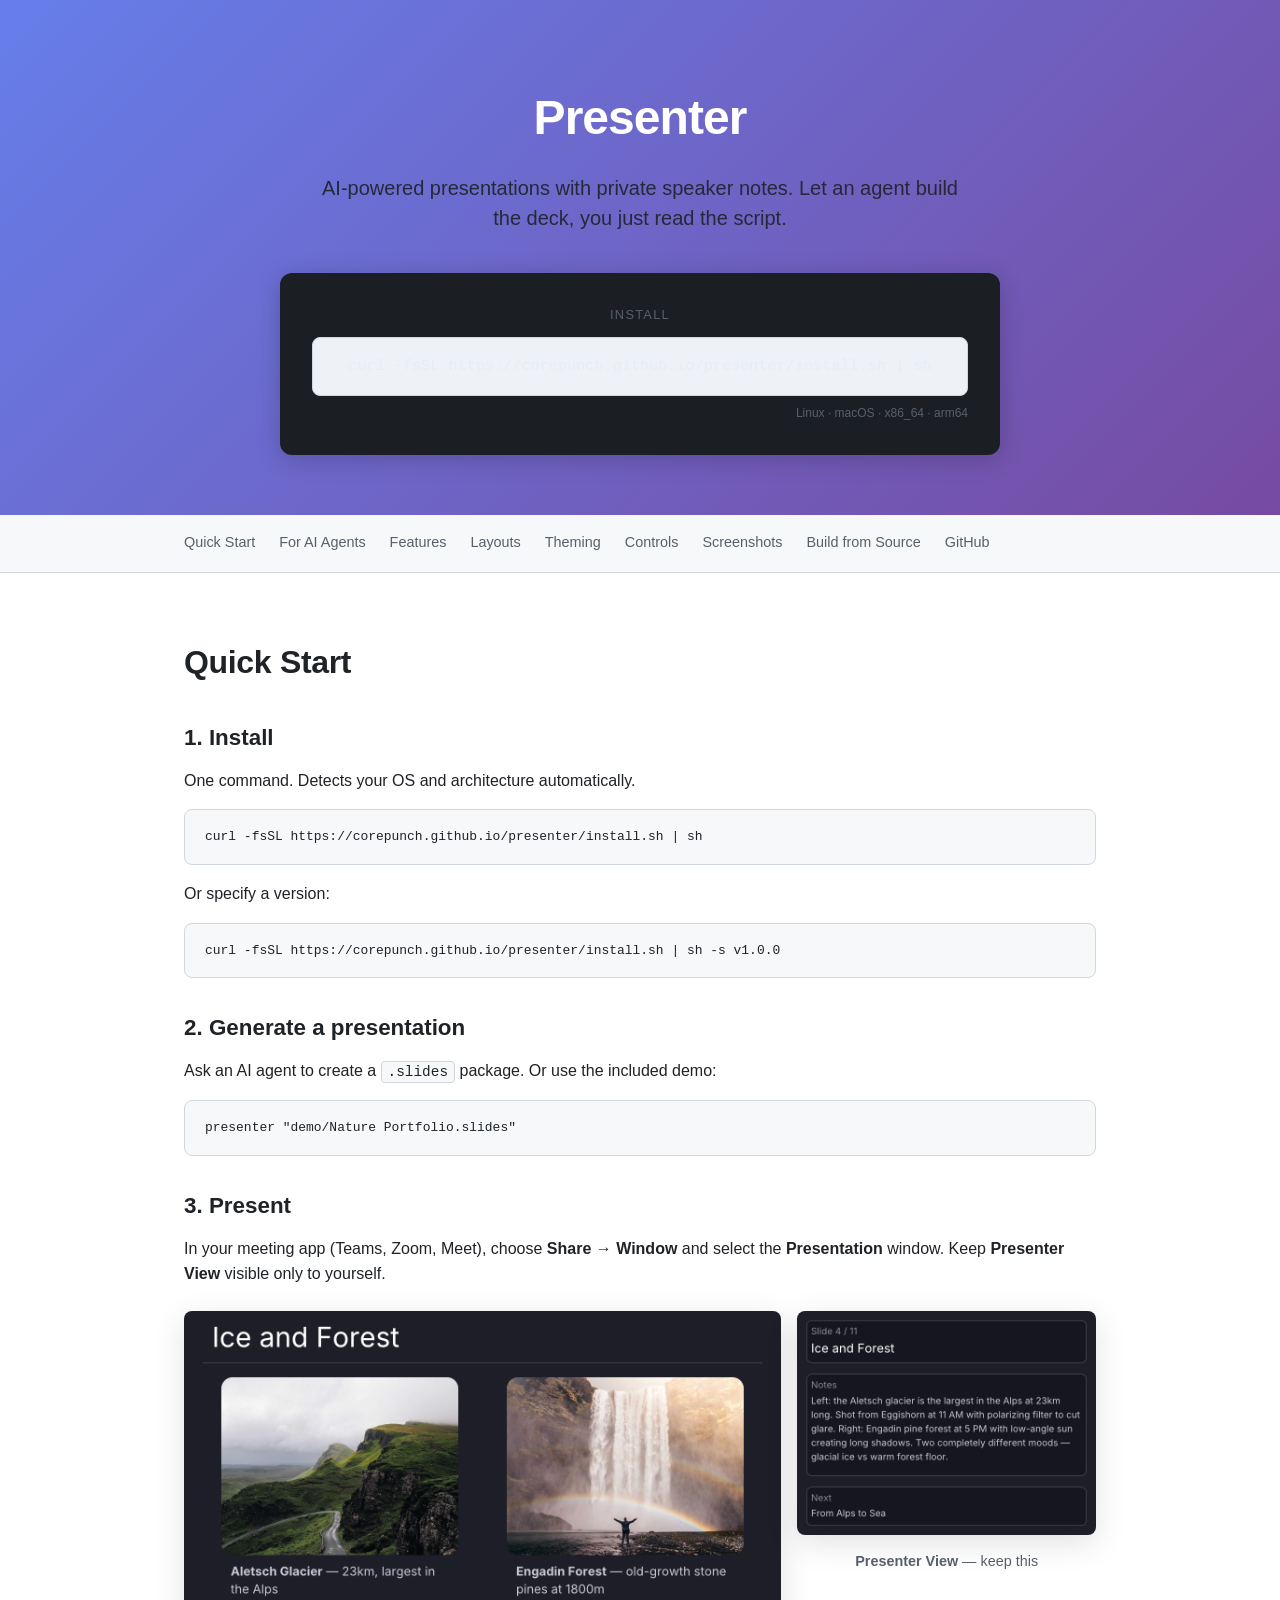
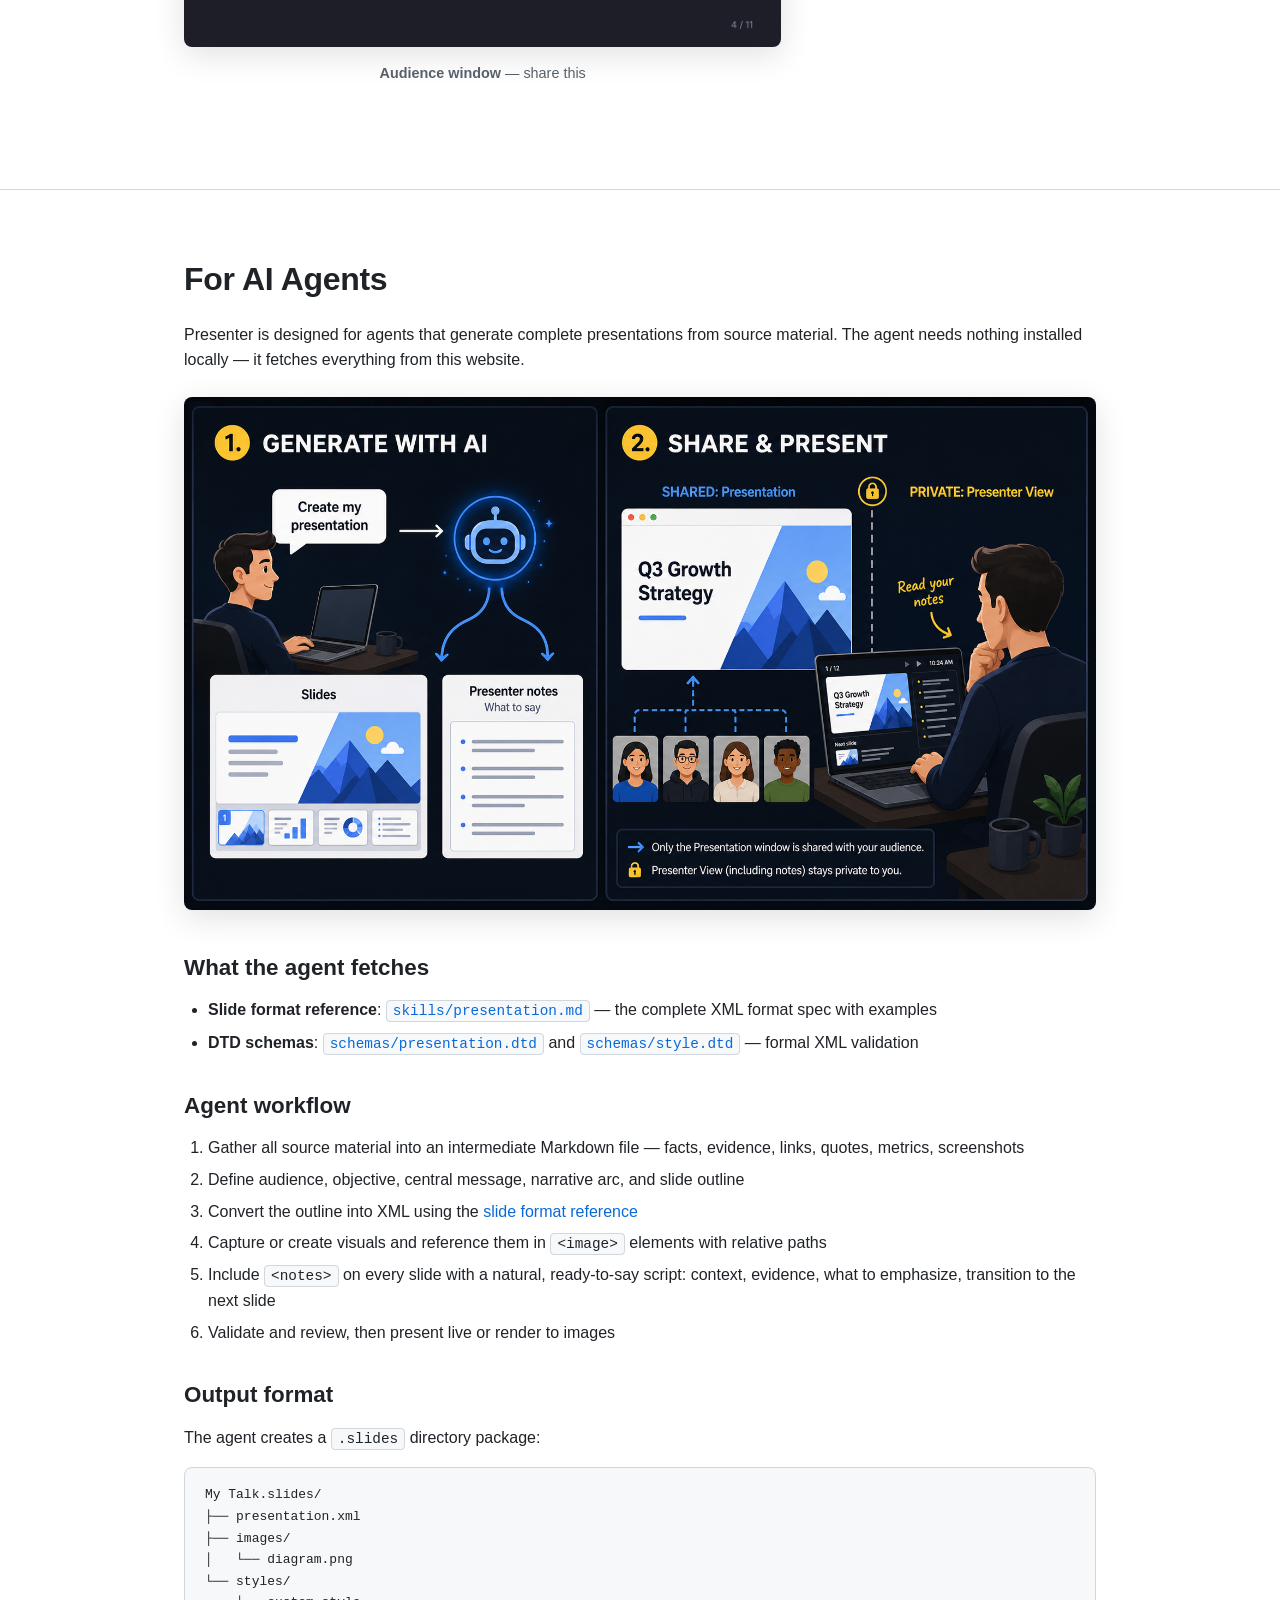
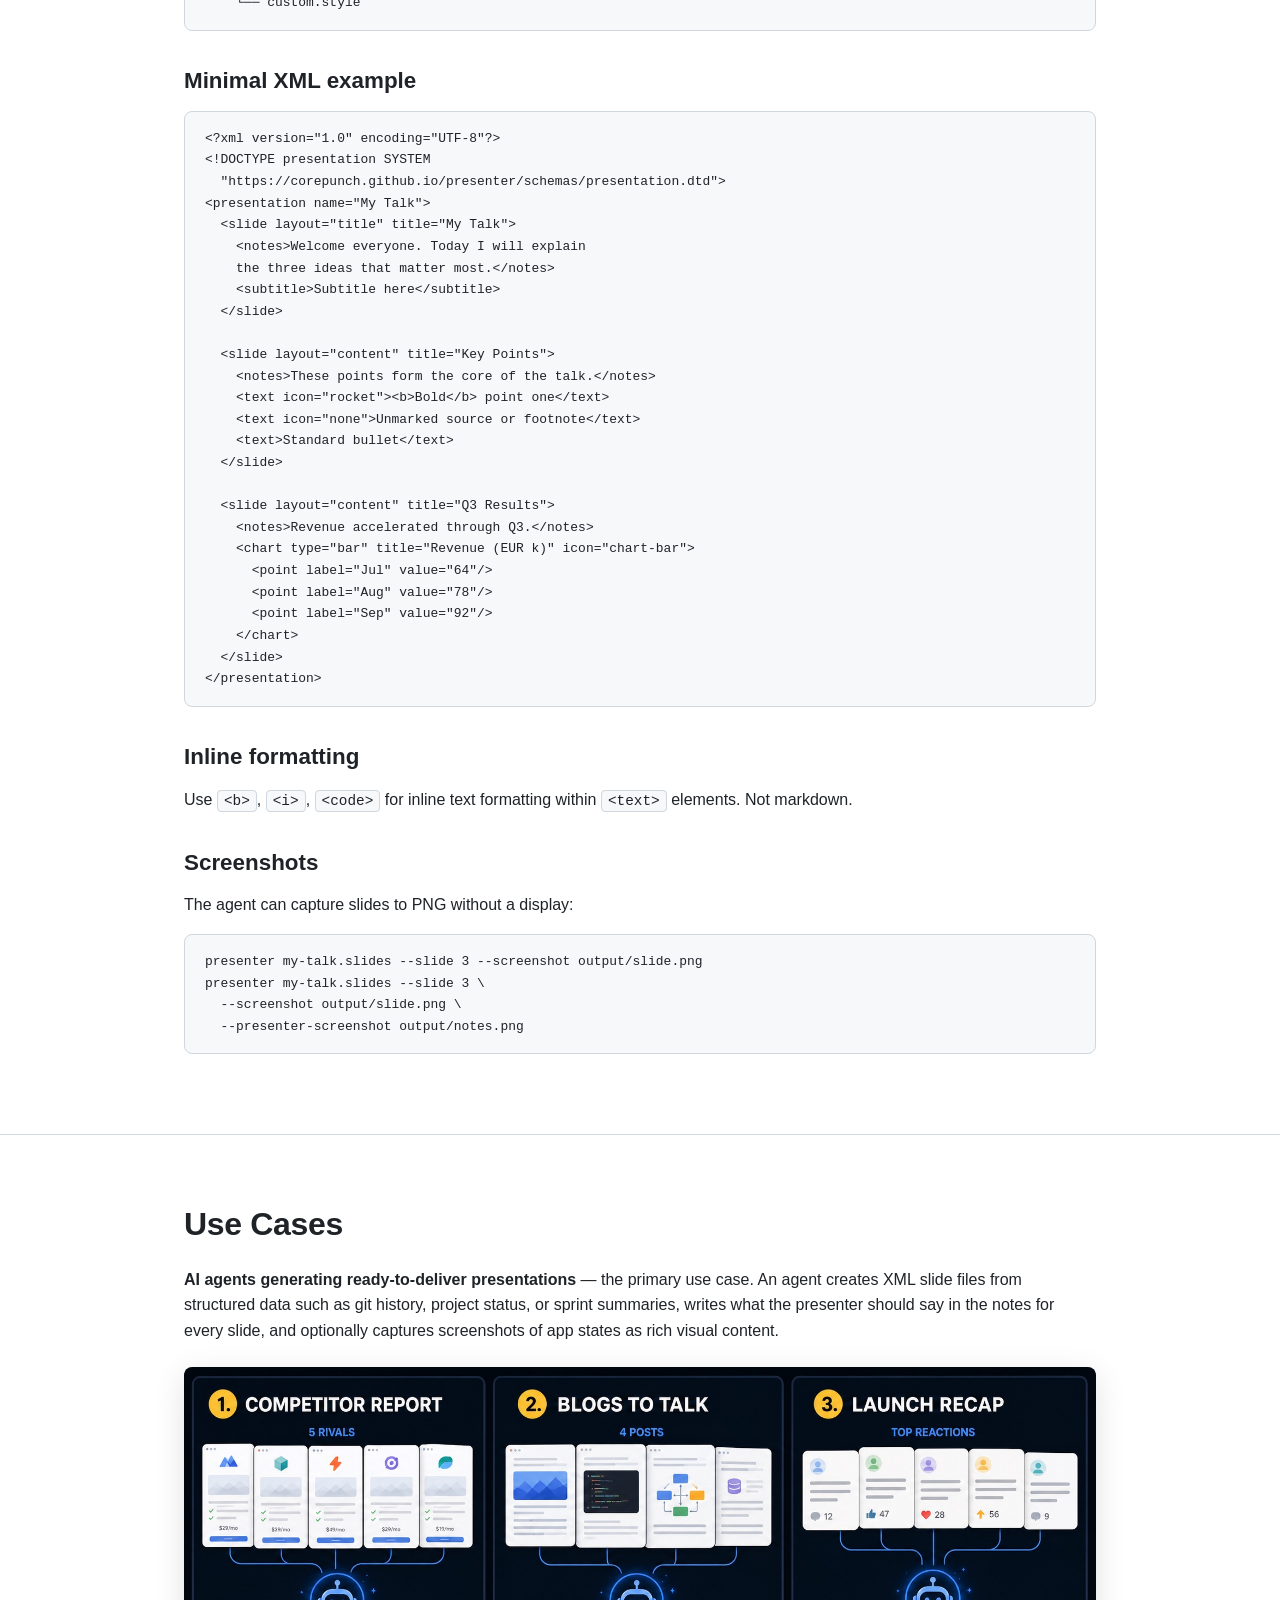
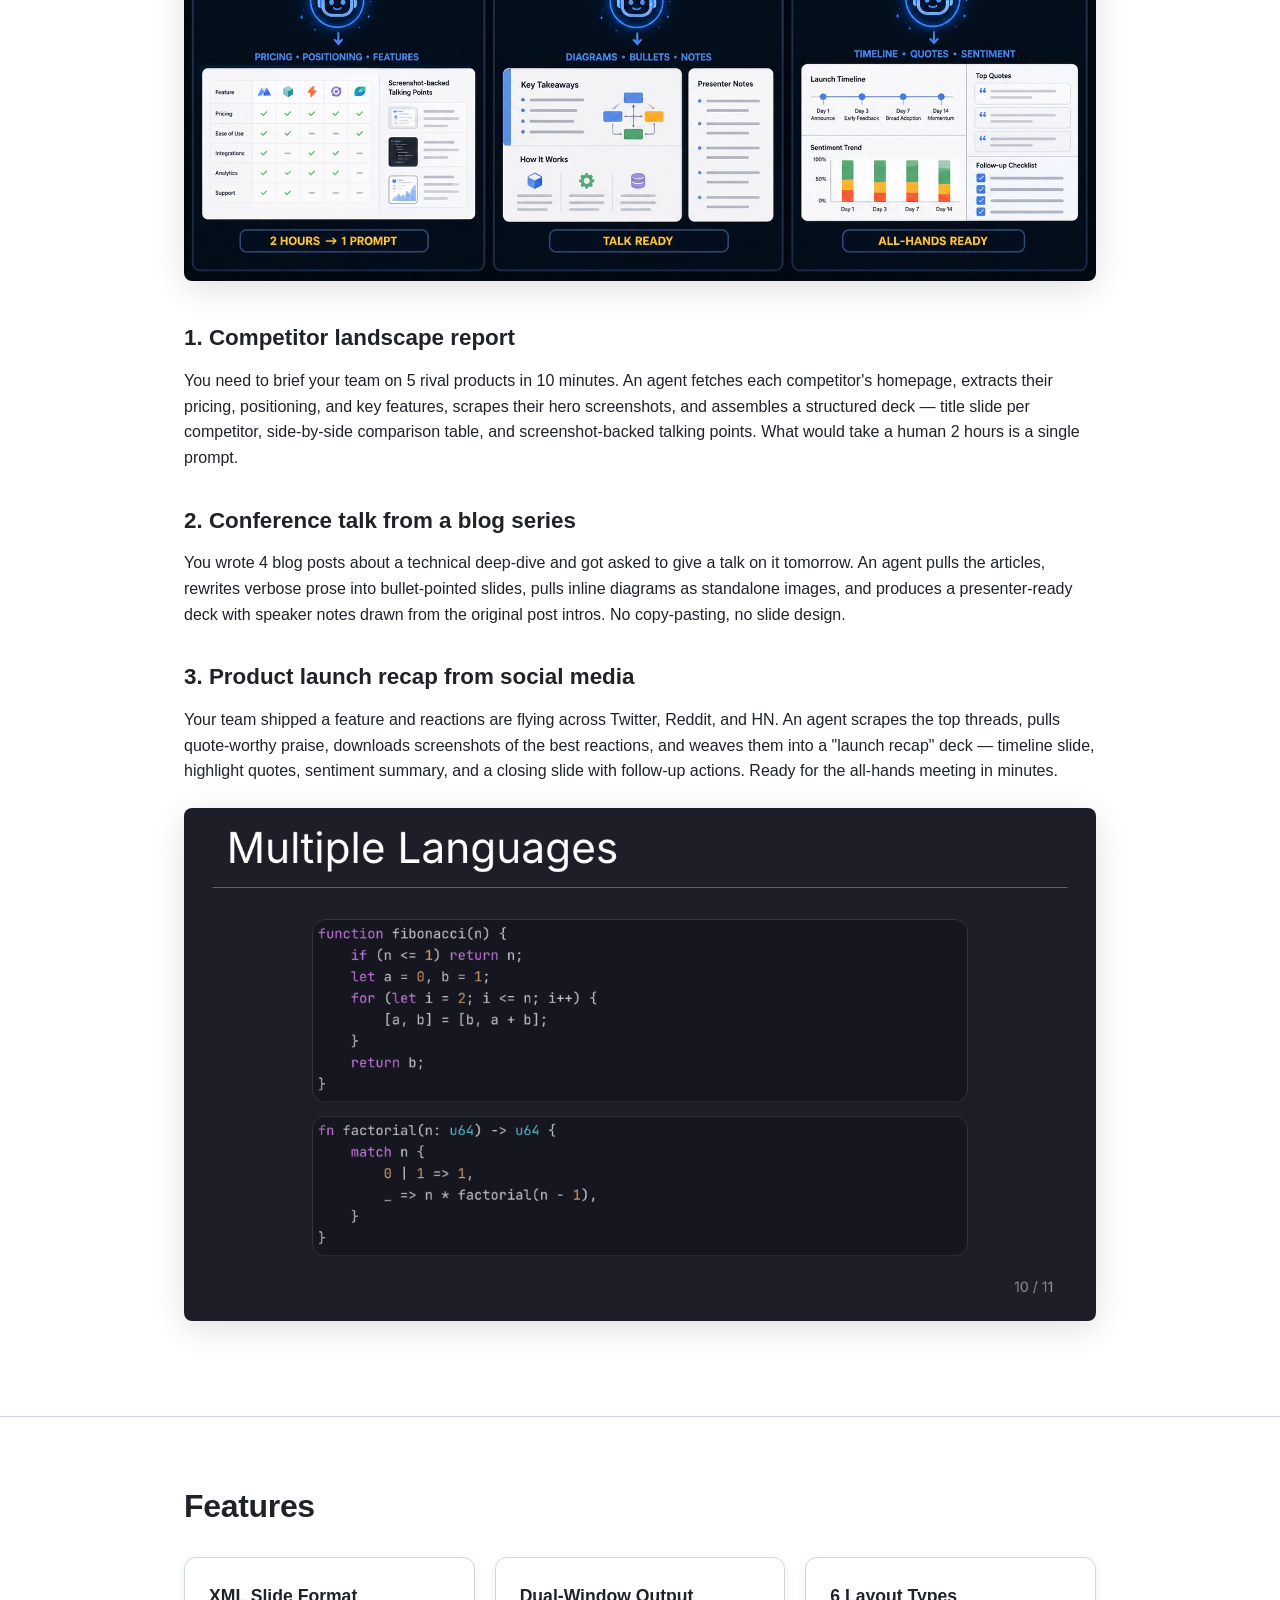
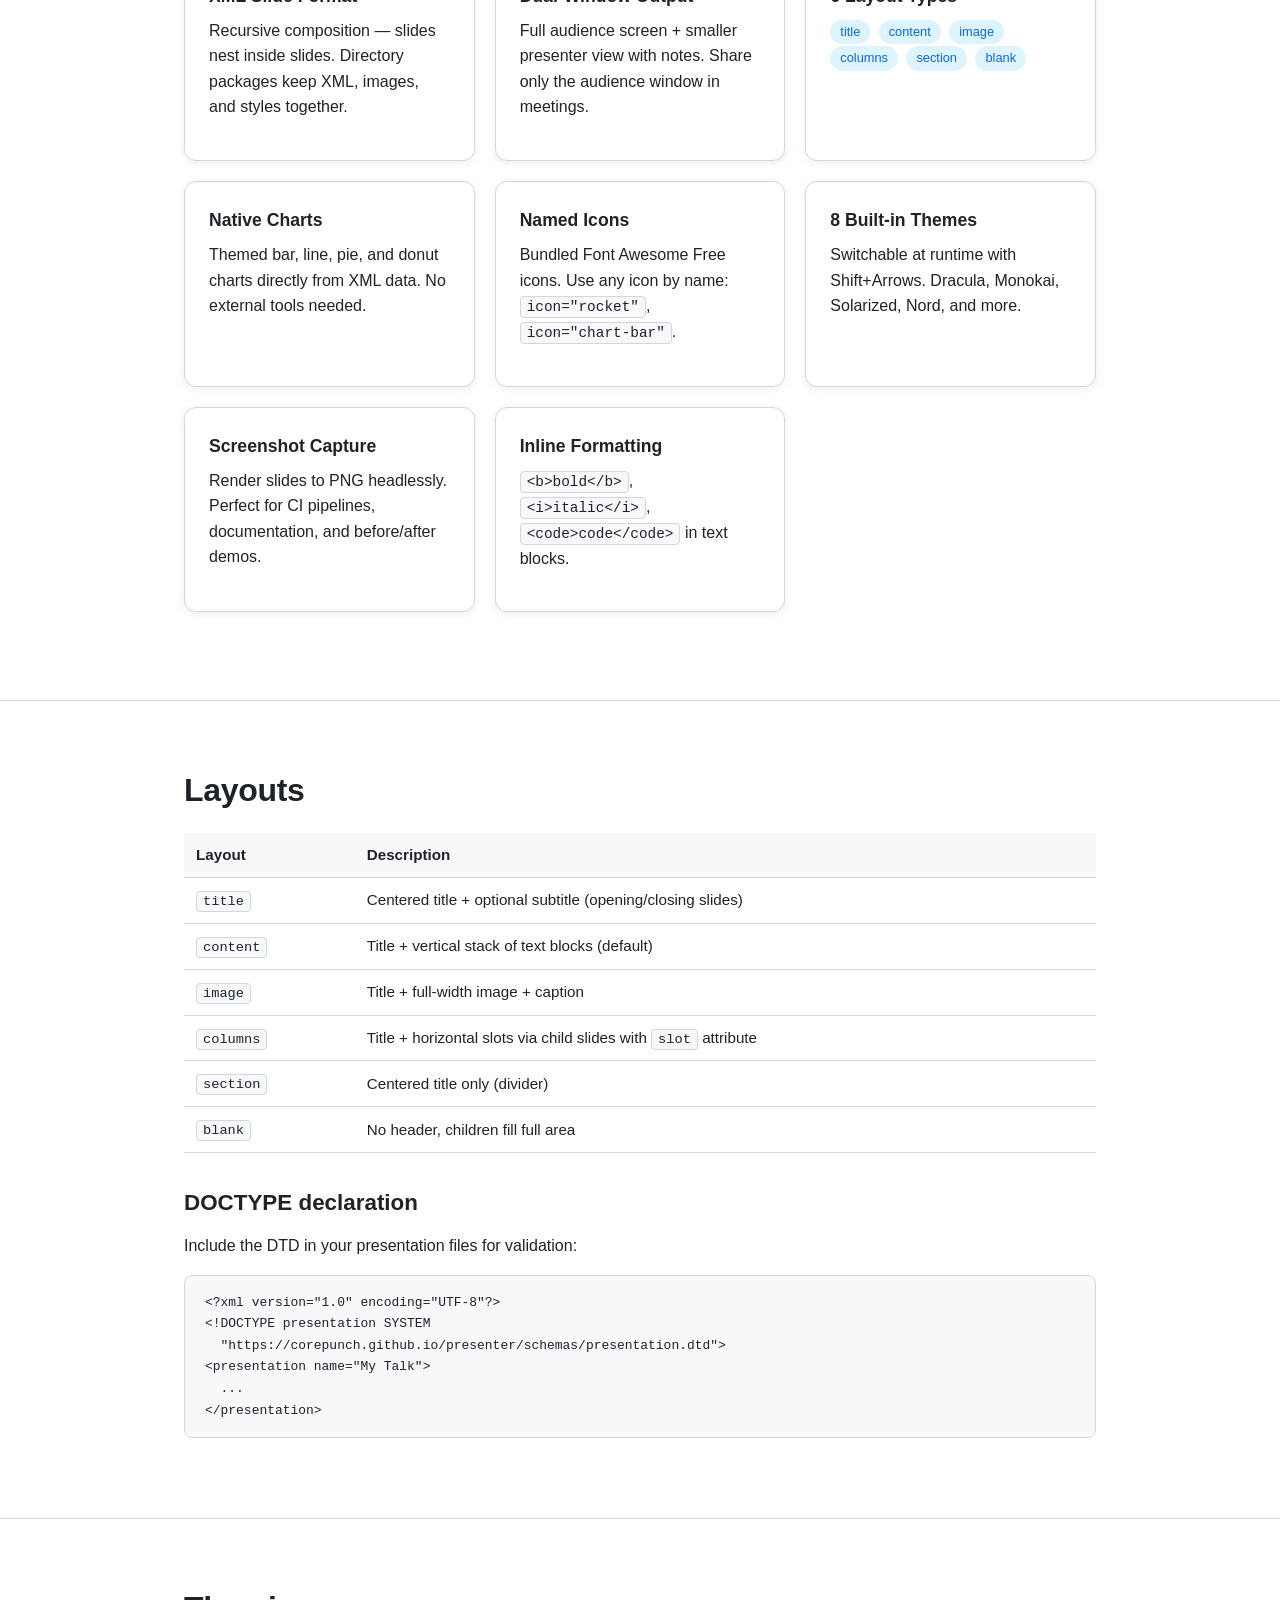
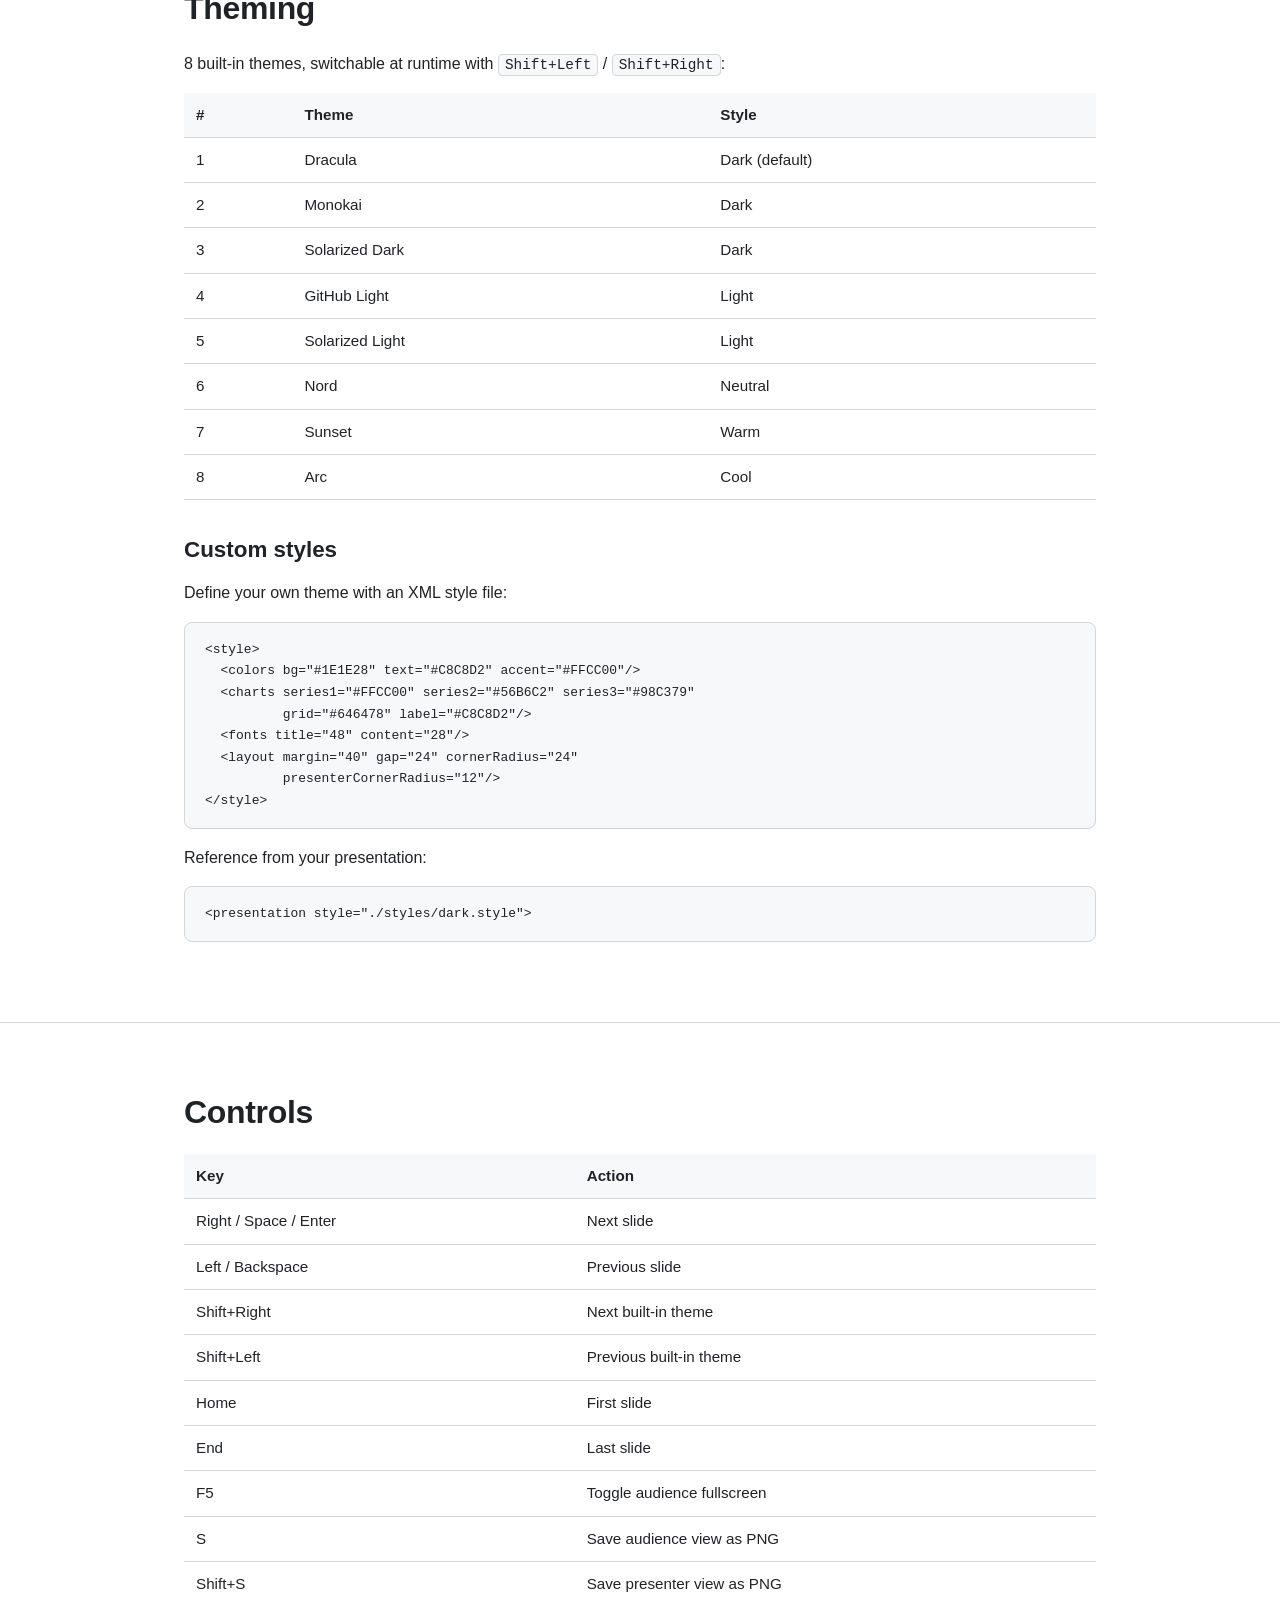
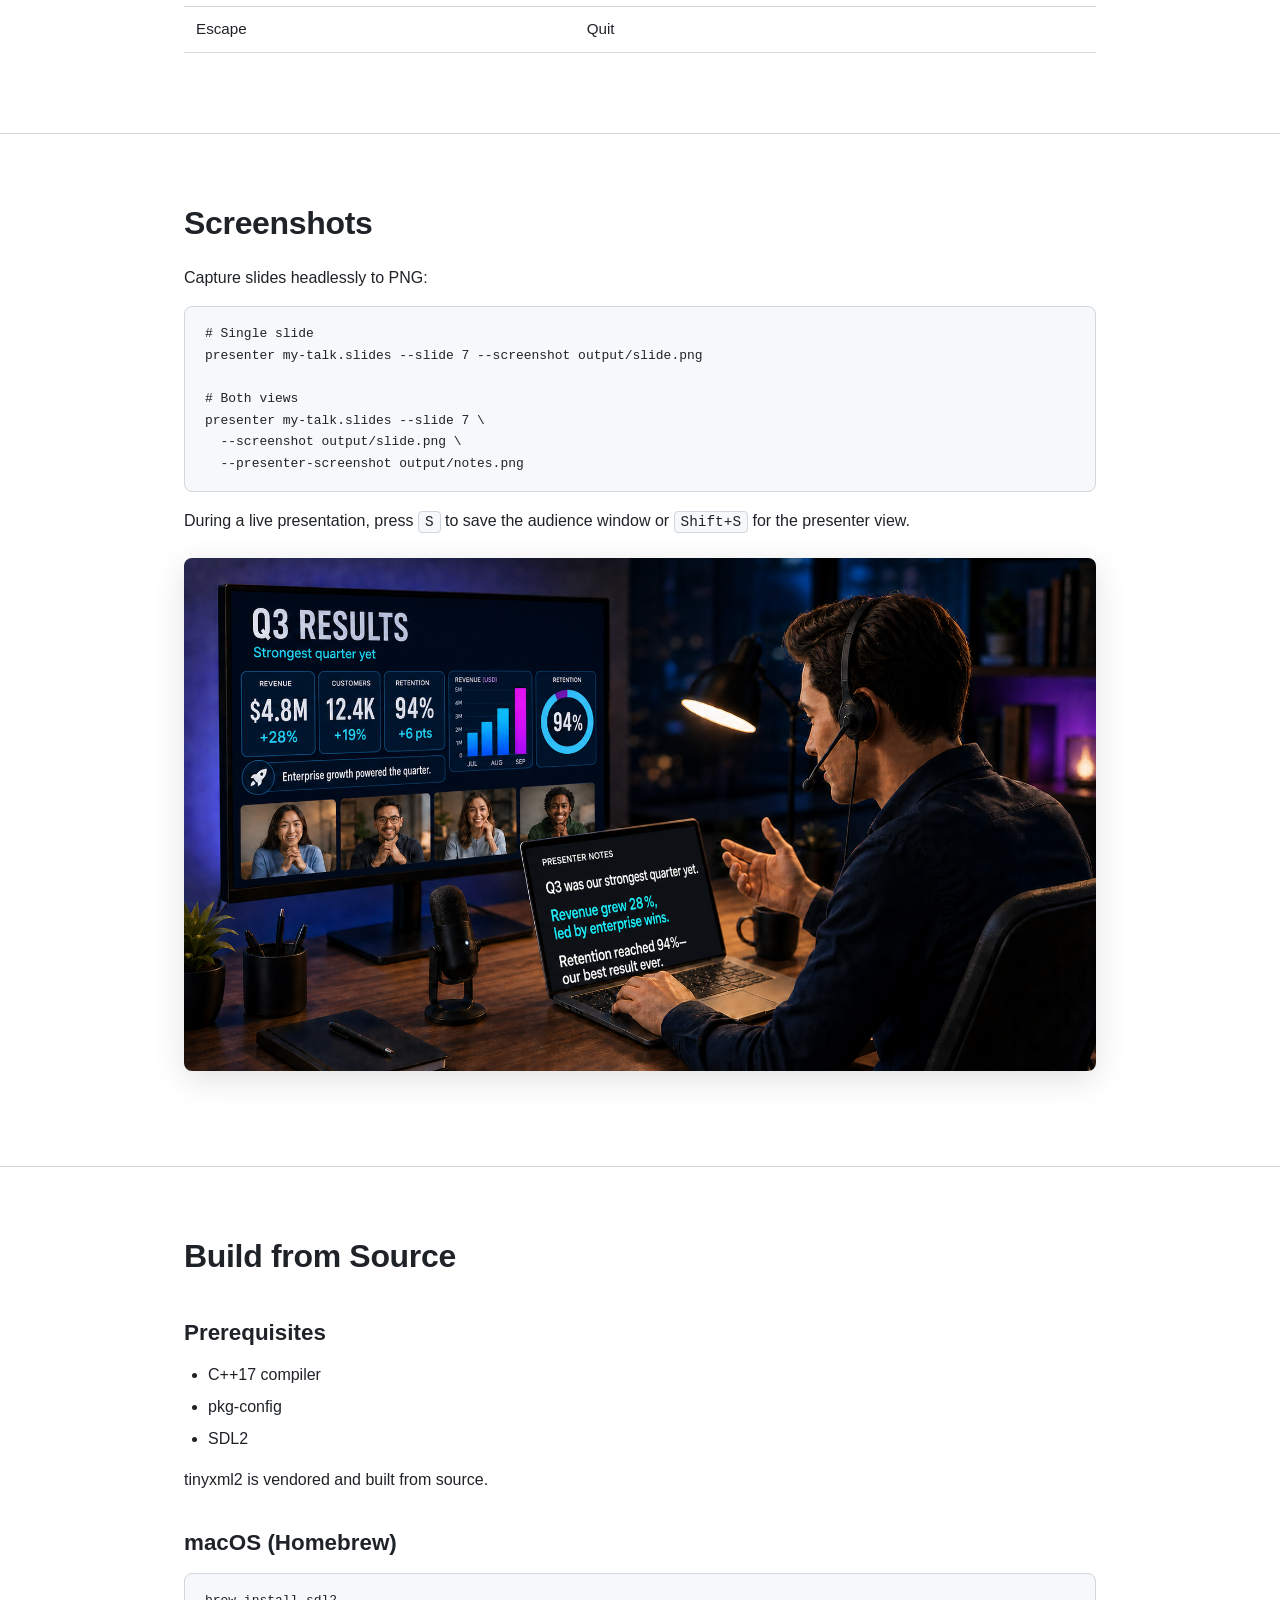
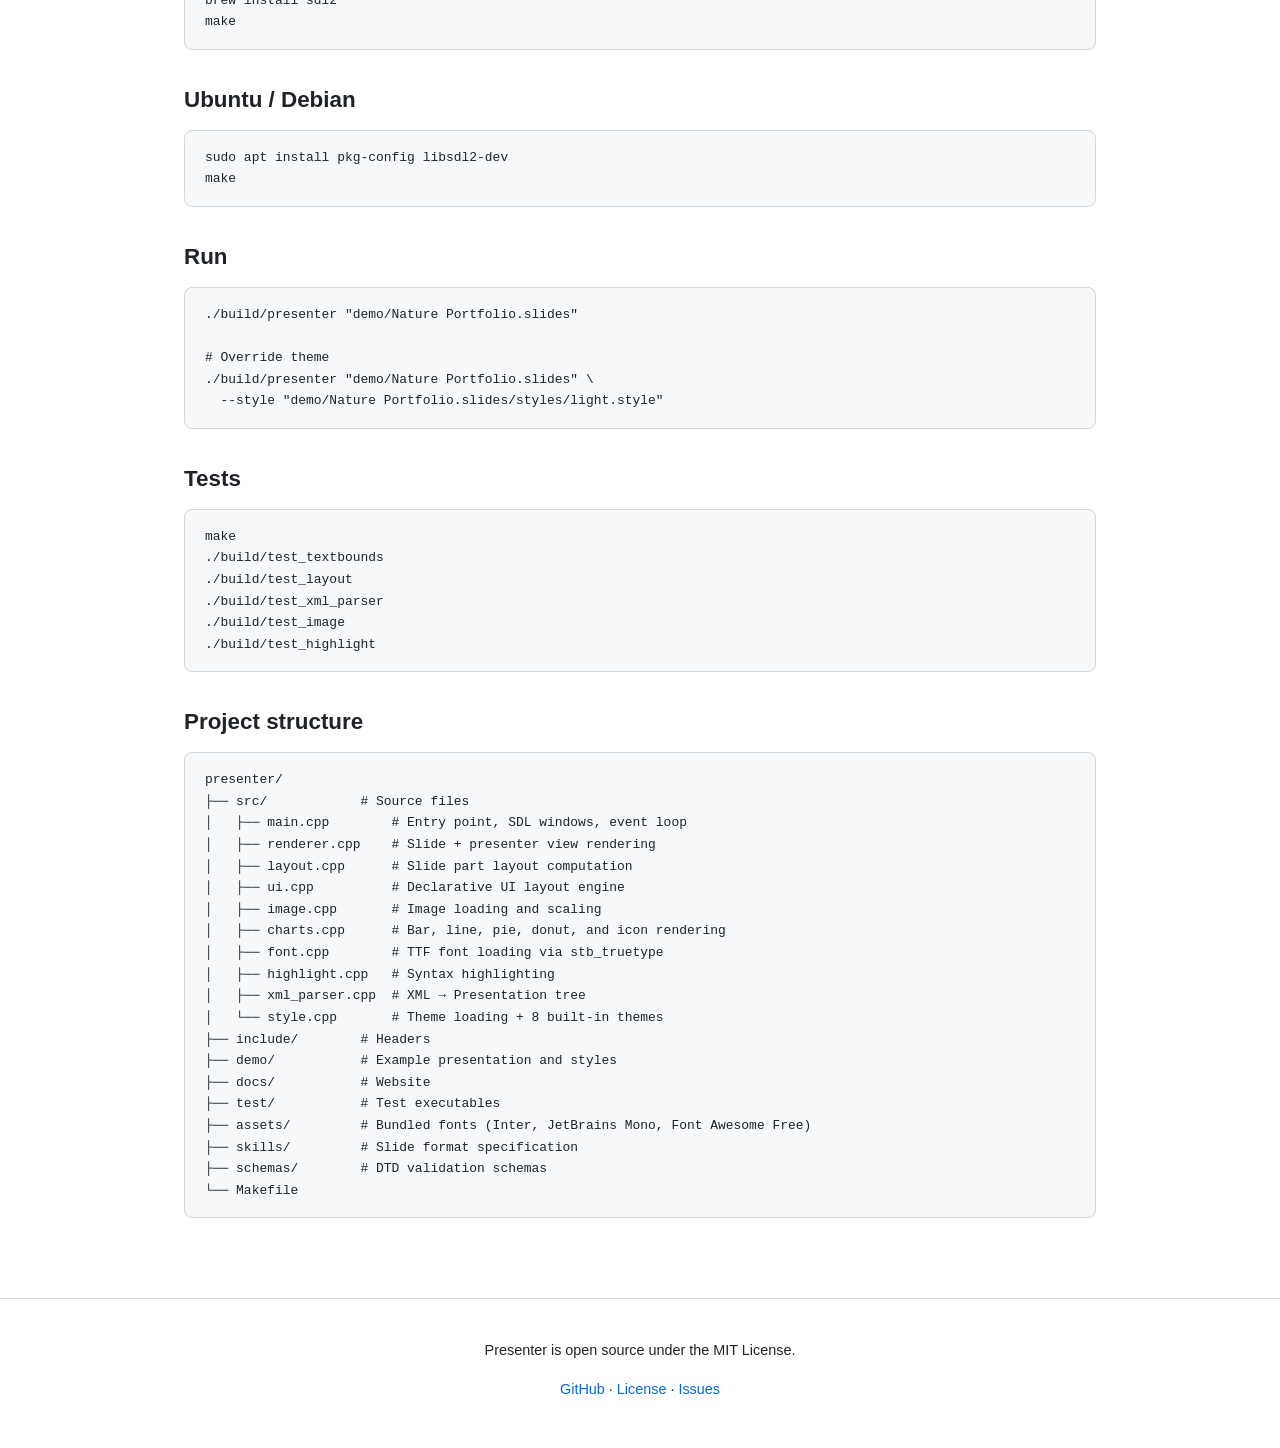
==== commit 490edbe9: "Fix install block: wider container, allow text wrap" ====
--- a/docs/index.html
+++ b/docs/index.html
@@ -104,7 +104,7 @@
       background: var(--install-bg);
       border-radius: 12px;
       padding: 32px;
-      max-width: 620px;
+      max-width: 720px;
       margin: 0 auto;
       box-shadow: 0 4px 24px rgba(0,0,0,0.2);
     }
@@ -123,11 +123,11 @@
       border-radius: 8px;
       padding: 16px 20px;
       font-family: "SF Mono", "JetBrains Mono", "Fira Code", monospace;
-      font-size: 1rem;
+      font-size: 0.95rem;
       color: var(--install-text);
       overflow-x: auto;
-      white-space: nowrap;
       user-select: all;
+      word-break: break-all;
     }
     .install-block .copy-hint {
       font-size: 0.75rem;
@@ -676,3 +676,4 @@
 
 </body>
 </html>
+
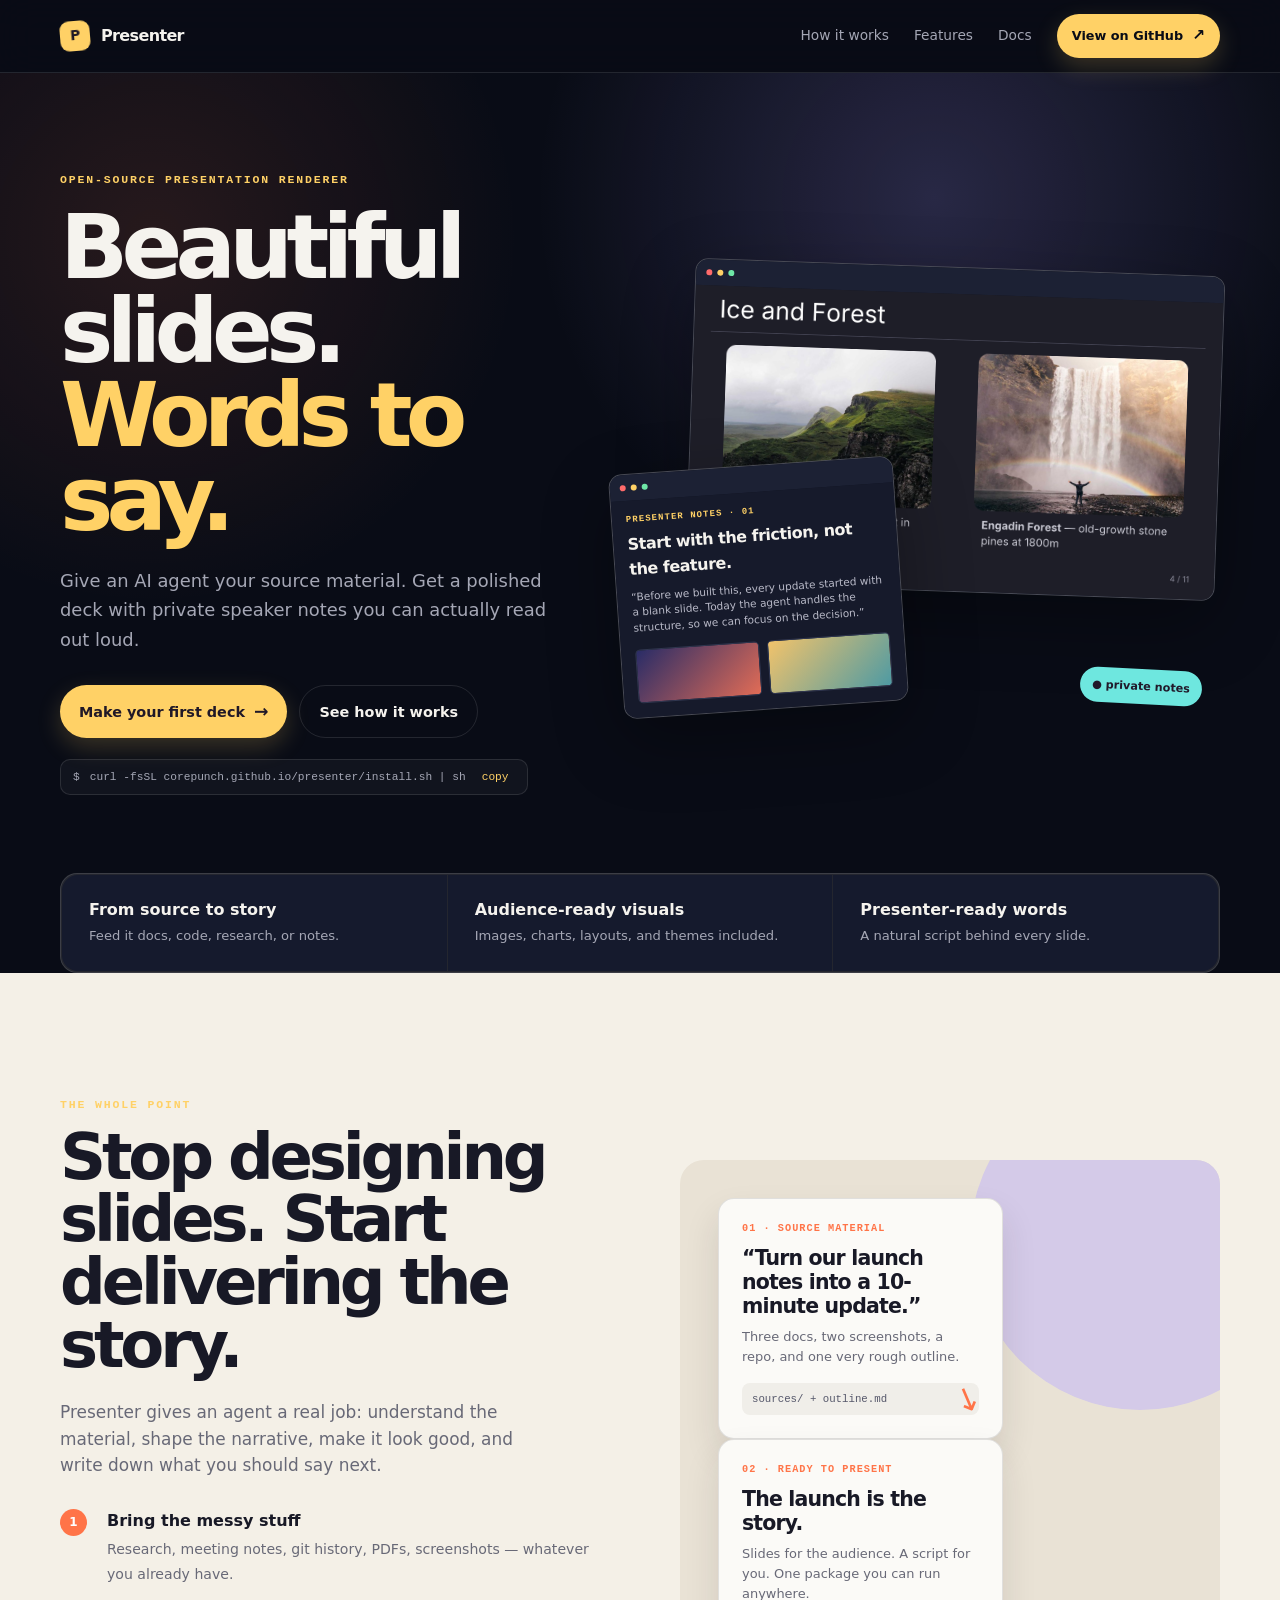
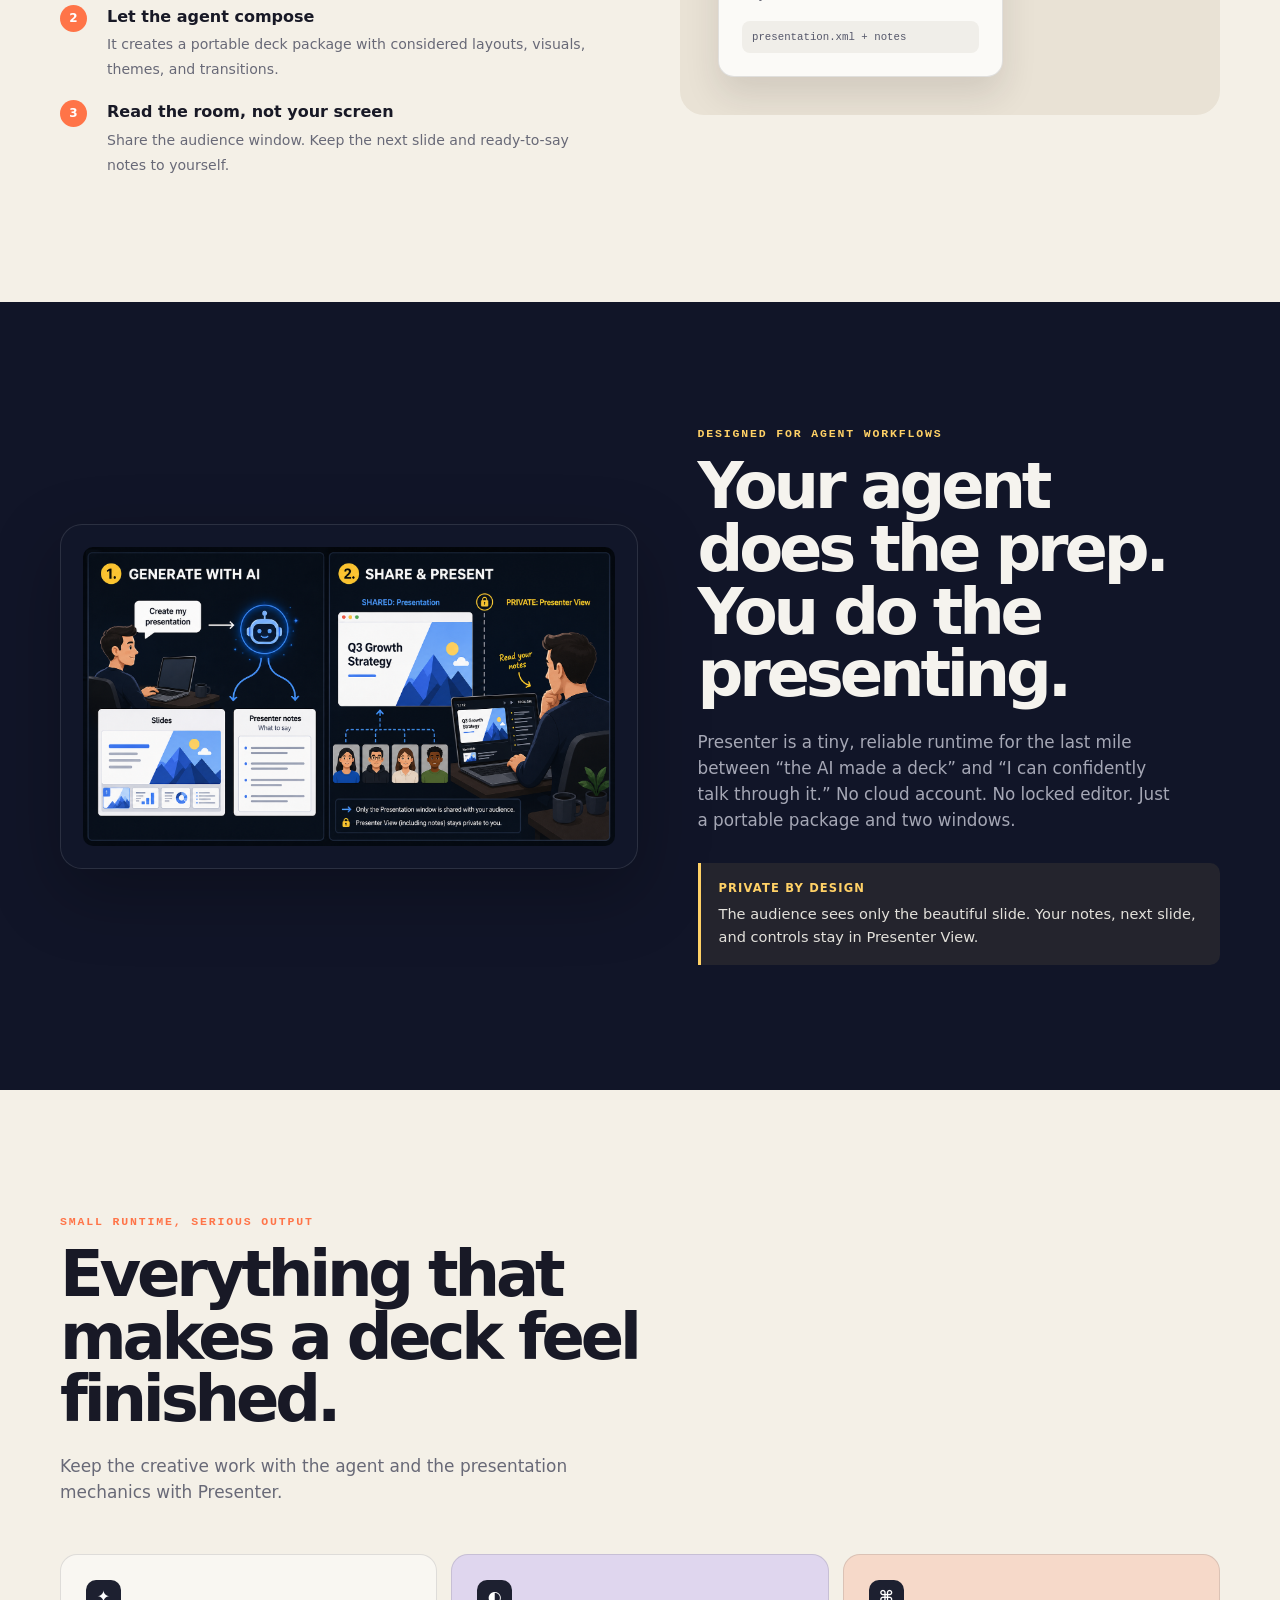
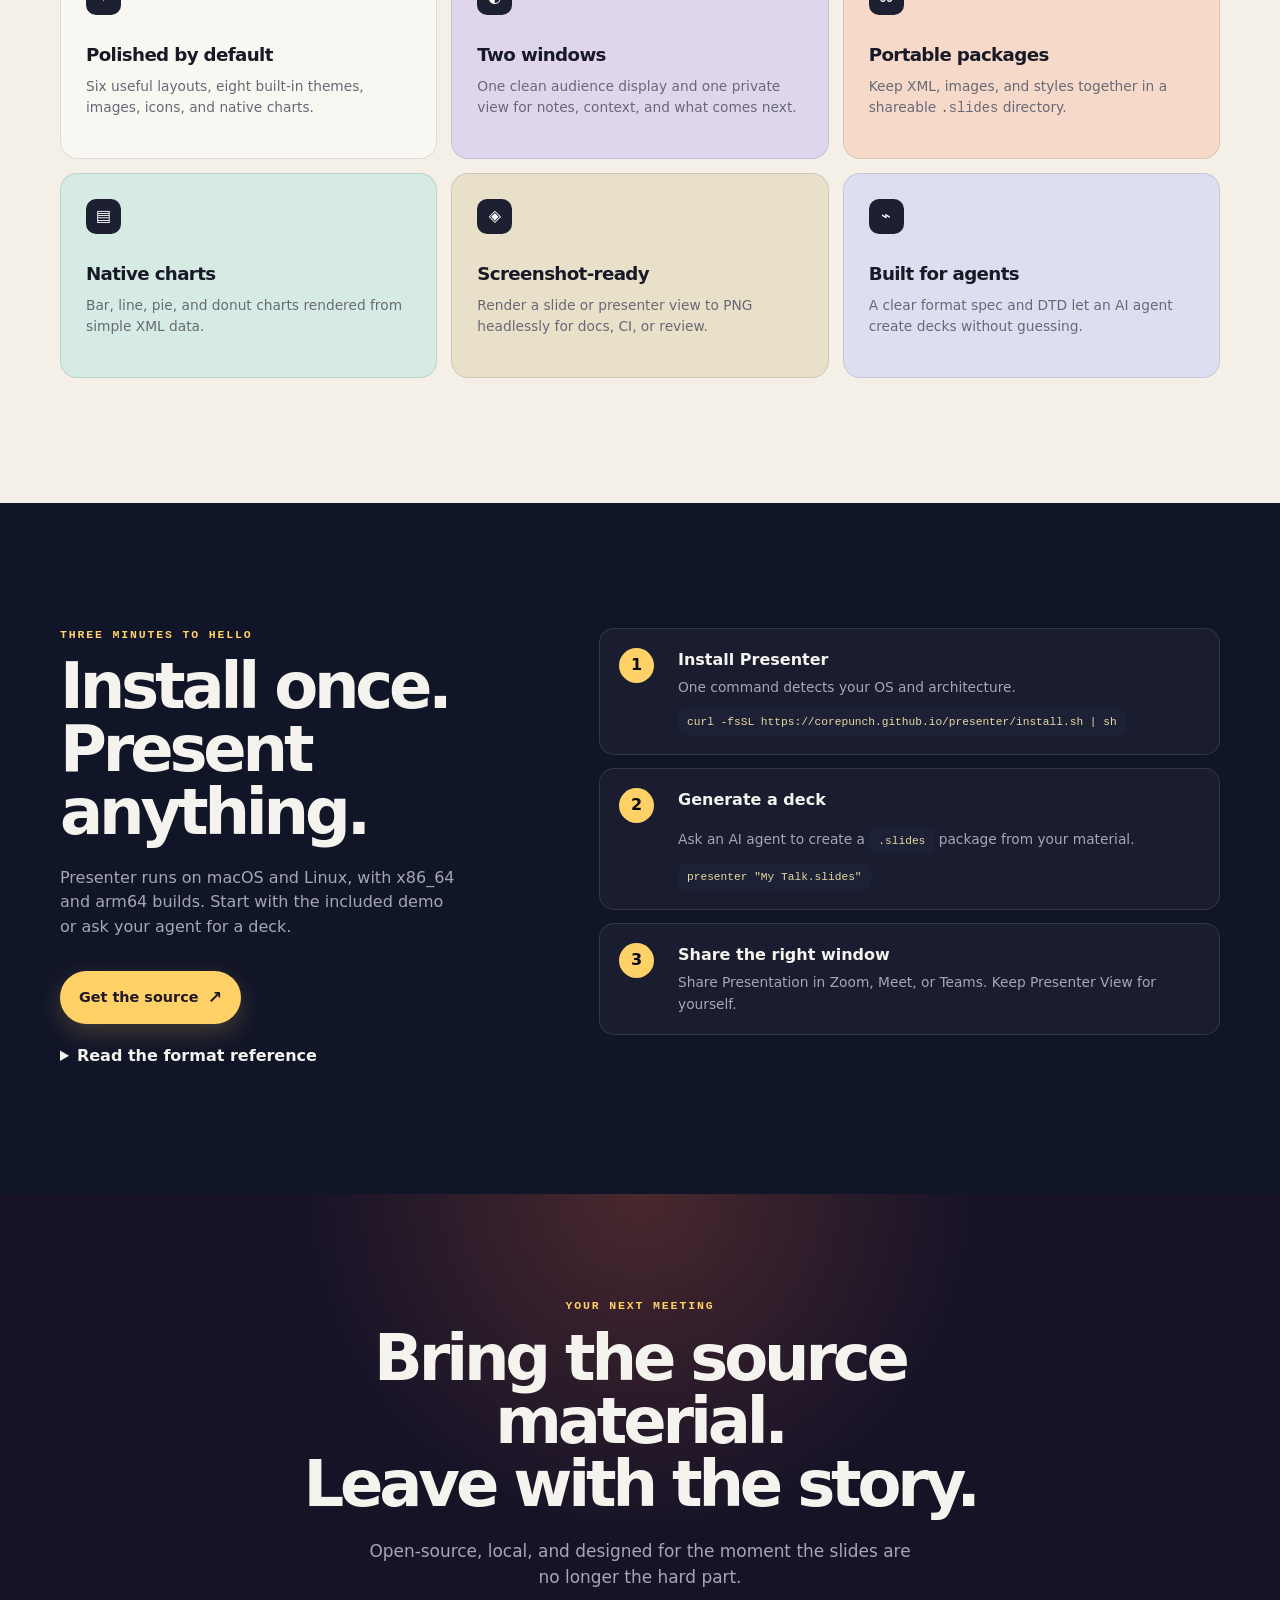
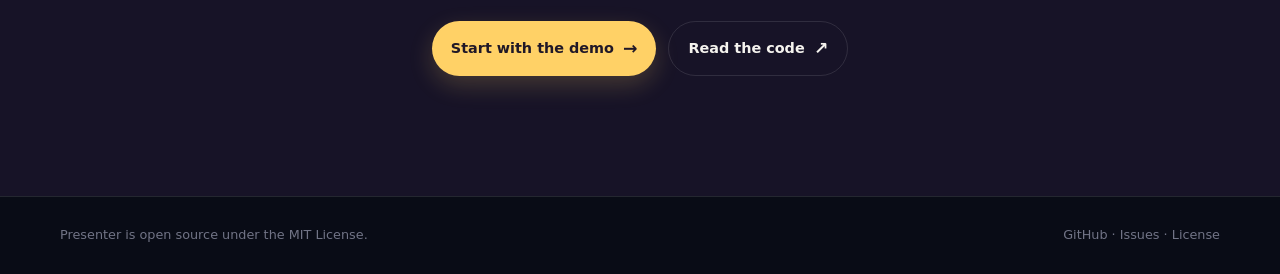
==== commit bf1b59d3: "Refresh landing page for Presenter This commit replaces the old docs-heavy landing page with a clean" ====
--- a/docs/index.html
+++ b/docs/index.html
@@ -1,679 +1,40 @@
-<!DOCTYPE html>
+<!doctype html>
 <html lang="en">
 <head>
-  <meta charset="UTF-8">
-  <meta name="viewport" content="width=device-width, initial-scale=1.0">
-  <title>Presenter — AI-powered presentations</title>
-  <meta name="description" content="A lightweight presentation renderer for AI-generated decks and live screen sharing. Dual-window: audience slides + private presenter notes.">
-  <meta property="og:title" content="Presenter — AI-powered presentations">
-  <meta property="og:description" content="A lightweight presentation renderer for AI-generated decks and live screen sharing.">
-  <meta property="og:type" content="website">
-  <meta property="og:url" content="https://corepunch.github.io/presenter/">
-  <meta name="twitter:card" content="summary_large_image">
-  <meta name="twitter:title" content="Presenter — AI-powered presentations">
-  <meta name="twitter:description" content="A lightweight presentation renderer for AI-generated decks and live screen sharing.">
-  <style>
-    :root {
-      --bg: #ffffff;
-      --bg-secondary: #f6f8fa;
-      --bg-tertiary: #eef1f5;
-      --text: #1f2328;
-      --text-secondary: #57606a;
-      --border: #d0d7de;
-      --accent: #0969da;
-      --accent-hover: #0550ae;
-      --code-bg: #f6f8fa;
-      --code-border: #d0d7de;
-      --shadow: rgba(31,35,40,0.08);
-      --hero-bg: linear-gradient(135deg, #667eea 0%, #764ba2 100%);
-      --hero-text: #ffffff;
-      --install-bg: #1b1f24;
-      --install-text: #e6edf3;
-      --card-bg: #ffffff;
-      --tag-bg: #ddf4ff;
-      --tag-text: #0969da;
-      --img-shadow: 0 8px 32px rgba(0,0,0,0.12);
-    }
-
-    @media (prefers-color-scheme: dark) {
-      :root {
-        --bg: #0d1117;
-        --bg-secondary: #161b22;
-        --bg-tertiary: #21262d;
-        --text: #e6edf3;
-        --text-secondary: #8b949e;
-        --border: #30363d;
-        --accent: #58a6ff;
-        --accent-hover: #79c0ff;
-        --code-bg: #161b22;
-        --code-border: #30363d;
-        --shadow: rgba(0,0,0,0.3);
-        --hero-bg: linear-gradient(135deg, #1a1a2e 0%, #16213e 50%, #0f3460 100%);
-        --hero-text: #e6edf3;
-        --install-bg: #0d1117;
-        --install-text: #e6edf3;
-        --card-bg: #161b22;
-        --tag-bg: #1f3a5f;
-        --tag-text: #58a6ff;
-        --img-shadow: 0 8px 32px rgba(0,0,0,0.4);
-      }
-    }
-
-    * { margin: 0; padding: 0; box-sizing: border-box; }
-
-    body {
-      font-family: -apple-system, BlinkMacSystemFont, "Segoe UI", "Noto Sans", Helvetica, Arial, sans-serif;
-      background: var(--bg);
-      color: var(--text);
-      line-height: 1.6;
-      -webkit-font-smoothing: antialiased;
-    }
-
-    a { color: var(--accent); text-decoration: none; }
-    a:hover { color: var(--accent-hover); text-decoration: underline; }
-
-    .container {
-      max-width: 960px;
-      margin: 0 auto;
-      padding: 0 24px;
-    }
-
-    /* ── Hero ── */
-    .hero {
-      background: var(--hero-bg);
-      color: var(--hero-text);
-      padding: 80px 24px 60px;
-      text-align: center;
-    }
-    .hero h1 {
-      font-size: 3rem;
-      font-weight: 800;
-      letter-spacing: -0.02em;
-      margin-bottom: 16px;
-    }
-    .hero p {
-      font-size: 1.25rem;
-      opacity: 0.9;
-      max-width: 640px;
-      margin: 0 auto 40px;
-      line-height: 1.5;
-    }
-
-    /* ── Install block ── */
-    .install-block {
-      background: var(--install-bg);
-      border-radius: 12px;
-      padding: 32px;
-      max-width: 720px;
-      margin: 0 auto;
-      box-shadow: 0 4px 24px rgba(0,0,0,0.2);
-    }
-    .install-block .label {
-      font-size: 0.8rem;
-      text-transform: uppercase;
-      letter-spacing: 0.1em;
-      color: var(--text-secondary);
-      margin-bottom: 12px;
-      display: block;
-    }
-    .install-block code {
-      display: block;
-      background: var(--bg-tertiary);
-      border: 1px solid var(--code-border);
-      border-radius: 8px;
-      padding: 16px 20px;
-      font-family: "SF Mono", "JetBrains Mono", "Fira Code", monospace;
-      font-size: 0.95rem;
-      color: var(--install-text);
-      overflow-x: auto;
-      user-select: all;
-      word-break: break-all;
-    }
-    .install-block .copy-hint {
-      font-size: 0.75rem;
-      color: var(--text-secondary);
-      margin-top: 8px;
-      text-align: right;
-    }
-
-    /* ── Nav ── */
-    nav {
-      background: var(--bg-secondary);
-      border-bottom: 1px solid var(--border);
-      padding: 12px 0;
-      position: sticky;
-      top: 0;
-      z-index: 100;
-    }
-    nav .container {
-      display: flex;
-      gap: 24px;
-      overflow-x: auto;
-      white-space: nowrap;
-    }
-    nav a {
-      color: var(--text-secondary);
-      font-size: 0.9rem;
-      font-weight: 500;
-      padding: 4px 0;
-      border-bottom: 2px solid transparent;
-      transition: all 0.15s;
-    }
-    nav a:hover { color: var(--text); text-decoration: none; border-bottom-color: var(--accent); }
-
-    /* ── Sections ── */
-    section {
-      padding: 64px 0;
-      border-bottom: 1px solid var(--border);
-    }
-    section:last-of-type { border-bottom: none; }
-
-    h2 {
-      font-size: 2rem;
-      font-weight: 700;
-      margin-bottom: 16px;
-      letter-spacing: -0.01em;
-    }
-    h3 {
-      font-size: 1.4rem;
-      font-weight: 600;
-      margin: 32px 0 12px;
-    }
-    h4 {
-      font-size: 1.1rem;
-      font-weight: 600;
-      margin: 24px 0 8px;
-    }
-    p { margin-bottom: 16px; color: var(--text); }
-    ul, ol { margin: 0 0 16px 24px; }
-    li { margin-bottom: 6px; }
-    li strong { color: var(--text); }
-
-    /* ── Code blocks ── */
-    pre {
-      background: var(--code-bg);
-      border: 1px solid var(--code-border);
-      border-radius: 8px;
-      padding: 16px 20px;
-      overflow-x: auto;
-      margin-bottom: 16px;
-      font-family: "SF Mono", "JetBrains Mono", "Fira Code", monospace;
-      font-size: 0.9rem;
-      line-height: 1.5;
-    }
-    code {
-      font-family: "SF Mono", "JetBrains Mono", "Fira Code", monospace;
-      font-size: 0.9em;
-    }
-    :not(pre) > code {
-      background: var(--code-bg);
-      border: 1px solid var(--code-border);
-      border-radius: 4px;
-      padding: 2px 6px;
-    }
-
-    /* ── Cards ── */
-    .card-grid {
-      display: grid;
-      grid-template-columns: repeat(auto-fit, minmax(280px, 1fr));
-      gap: 20px;
-      margin: 24px 0;
-    }
-    .card {
-      background: var(--card-bg);
-      border: 1px solid var(--border);
-      border-radius: 12px;
-      padding: 24px;
-      box-shadow: 0 2px 8px var(--shadow);
-    }
-    .card h4 { margin-top: 0; }
-
-    /* ── Tables ── */
-    table {
-      width: 100%;
-      border-collapse: collapse;
-      margin-bottom: 16px;
-      font-size: 0.95rem;
-    }
-    th, td {
-      text-align: left;
-      padding: 10px 12px;
-      border-bottom: 1px solid var(--border);
-    }
-    th {
-      font-weight: 600;
-      background: var(--bg-secondary);
-    }
-
-    /* ── Tags ── */
-    .tag {
-      display: inline-block;
-      background: var(--tag-bg);
-      color: var(--tag-text);
-      padding: 2px 10px;
-      border-radius: 16px;
-      font-size: 0.8rem;
-      font-weight: 500;
-      margin-right: 4px;
-    }
-
-    /* ── Images ── */
-    img {
-      max-width: 100%;
-      height: auto;
-      border-radius: 8px;
-      box-shadow: var(--img-shadow);
-    }
-    .screenshot-row {
-      display: grid;
-      grid-template-columns: 2fr 1fr;
-      gap: 16px;
-      margin: 24px 0;
-    }
-    .screenshot-row img {
-      width: 100%;
-    }
-    .caption {
-      text-align: center;
-      font-size: 0.9rem;
-      color: var(--text-secondary);
-      margin-top: 8px;
-    }
-    .wide-img {
-      margin: 24px 0;
-    }
-
-    @media (max-width: 640px) {
-      .screenshot-row { grid-template-columns: 1fr; }
-      .hero h1 { font-size: 2rem; }
-      .hero p { font-size: 1.1rem; }
-      .install-block code { font-size: 0.85rem; }
-      section { padding: 40px 0; }
-    }
-  </style>
+<meta charset="utf-8">
+<meta name="viewport" content="width=device-width,initial-scale=1">
+<title>Presenter — beautiful slides. words to say.</title>
+<meta name="description" content="Presenter turns source material into polished presentations with private speaker notes you can actually read out loud.">
+<style>
+:root{--ink:#f5f3ee;--muted:#a5a7b5;--night:#090c16;--night2:#111528;--paper:#f4f0e7;--paperInk:#181926;--paperMuted:#686977;--line:rgba(255,255,255,.11);--orange:#ff7448;--yellow:#ffd166;--cyan:#6ee7df}
+*{box-sizing:border-box;margin:0}html{scroll-behavior:smooth}body{background:var(--night);color:var(--ink);font-family:Inter,ui-sans-serif,system-ui,-apple-system,"Segoe UI",sans-serif;line-height:1.55;-webkit-font-smoothing:antialiased}a{color:inherit;text-decoration:none}img{display:block;max-width:100%}.wrap{width:min(1160px,calc(100% - 48px));margin:auto}.eyebrow{color:var(--yellow);font:700 .72rem/1.2 ui-monospace,monospace;letter-spacing:.16em;text-transform:uppercase}.button{display:inline-flex;align-items:center;gap:9px;border-radius:999px;padding:13px 19px;font-size:.9rem;font-weight:750;transition:.2s}.button:hover{transform:translateY(-2px)}.primary{color:#201827;background:var(--yellow);box-shadow:0 9px 25px rgba(255,209,102,.2)}.primary:hover{background:#ffe19a}.ghost{border:1px solid var(--line)}.ghost:hover{background:rgba(255,255,255,.08)}.arrow{font-size:1.2em}
+nav{position:sticky;top:0;z-index:9;border-bottom:1px solid var(--line);background:rgba(9,12,22,.78);backdrop-filter:blur(18px)}nav .wrap{height:72px;display:flex;align-items:center;justify-content:space-between;gap:24px}.brand{display:flex;align-items:center;gap:11px;font-weight:800;letter-spacing:-.04em}.mark{display:grid;place-items:center;width:30px;height:30px;border-radius:9px;color:#1d1725;background:var(--yellow);font-size:.86rem;transform:rotate(-5deg)}.navlinks{display:flex;align-items:center;gap:25px;color:var(--muted);font-size:.86rem}.navlinks a:hover{color:var(--ink)}.navlinks .button{color:var(--night);padding:10px 15px;font-size:.8rem}
+.hero{position:relative;overflow:hidden;padding:100px 0 106px;background:radial-gradient(circle at 73% 15%,rgba(165,150,255,.2),transparent 34%),radial-gradient(circle at 12% 20%,rgba(255,116,72,.12),transparent 28%),var(--night)}.heroGrid{display:grid;grid-template-columns:.9fr 1.1fr;gap:62px;align-items:center}.heroCopy h1{max-width:620px;margin:18px 0 24px;font-size:clamp(3.5rem,7vw,6.2rem);line-height:.94;letter-spacing:-.075em}.heroCopy h1 em{color:var(--yellow);font-style:normal}.heroCopy>p{max-width:500px;color:var(--muted);font-size:1.12rem;line-height:1.65}.actions{display:flex;flex-wrap:wrap;gap:12px;margin-top:31px}.install{display:inline-flex;align-items:center;gap:10px;margin-top:21px;padding:8px 12px;border:1px solid var(--line);border-radius:10px;color:var(--muted);background:rgba(255,255,255,.035);font:.7rem ui-monospace,monospace}.install button{border:0;padding:3px 6px;border-radius:5px;color:var(--yellow);background:transparent;cursor:pointer;font:inherit}.install button:hover{background:rgba(255,209,102,.12)}
+.heroArt{position:relative;min-height:460px}.heroArt:before{content:"";position:absolute;width:280px;height:280px;top:40px;right:20px;border-radius:50%;background:rgba(165,150,255,.23);filter:blur(8px)}.frame{position:absolute;overflow:hidden;border:1px solid rgba(255,255,255,.23);border-radius:13px;background:#101321;box-shadow:0 24px 70px rgba(0,0,0,.32)}.audience{width:min(100%,530px);right:0;top:13px;transform:rotate(2deg)}.presenter{width:285px;left:0;bottom:4px;z-index:2;transform:rotate(-4deg)}.bar{display:flex;align-items:center;gap:5px;height:26px;padding:0 10px;background:#1c2134}.bar i{display:block;width:6px;height:6px;border-radius:50%;background:#ff6b6b}.bar i:nth-child(2){background:#ffd166}.bar i:nth-child(3){background:#6ee7a7}.audience img{width:100%}.notes{padding:14px;background:#161a2b}.noteLabel{color:var(--yellow);font:700 .56rem ui-monospace,monospace;letter-spacing:.12em;text-transform:uppercase}.notes h3{margin:8px 0 7px;font-size:1rem;letter-spacing:-.03em}.notes p{color:#b8b9c7;font-size:.66rem;line-height:1.5}.next{display:grid;grid-template-columns:1fr 1fr;gap:8px;margin-top:13px}.next span{height:54px;border:1px solid #30364f;border-radius:5px;background:linear-gradient(135deg,#292c67,#e16c56)}.next span+span{background:linear-gradient(135deg,#f2c36b,#4e9aa3)}.tag{position:absolute;right:18px;bottom:10px;z-index:3;padding:9px 12px;border-radius:999px;color:#21192a;background:var(--cyan);font-size:.7rem;font-weight:800;transform:rotate(3deg)}
+.proof{position:relative;z-index:2;margin-top:-28px}.proofbar{display:grid;grid-template-columns:repeat(3,1fr);gap:1px;padding:1px;border:1px solid var(--line);border-radius:17px;background:var(--line)}.proofitem{padding:23px 27px;background:#151a2d}.proofitem:first-child{border-radius:16px 0 0 16px}.proofitem:last-child{border-radius:0 16px 16px 0}.proofitem strong{display:block;font-size:1rem}.proofitem span{color:var(--muted);font-size:.82rem}
+section{padding:125px 0}.light{color:var(--paperInk);background:var(--paper)}.dark{background:var(--night2)}.sectionHead{max-width:680px;margin-bottom:48px}.sectionHead .eyebrow{color:var(--orange)}h2{margin-top:14px;font-size:clamp(2.55rem,5vw,4.5rem);line-height:.98;letter-spacing:-.065em}.sectionHead p{max-width:570px;margin-top:22px;color:var(--paperMuted);font-size:1.06rem}
+.story{display:grid;grid-template-columns:1fr 1fr;gap:80px;align-items:center}.storyCopy>p{max-width:490px;margin-top:23px;color:var(--paperMuted);font-size:1.06rem}.storyList{display:grid;gap:18px;margin-top:31px}.storyList div{display:grid;grid-template-columns:35px 1fr;gap:12px;align-items:start}.storyList b{display:grid;place-items:center;width:27px;height:27px;border-radius:50%;color:white;background:var(--orange);font-size:.75rem}.storyList strong{display:block;margin-bottom:3px}.storyList span{color:var(--paperMuted);font-size:.88rem}.workflow{position:relative;min-height:430px;padding:38px;border-radius:24px;background:#e9e2d5;overflow:hidden}.workflow:after{content:"";position:absolute;width:340px;height:340px;right:-90px;top:-90px;border-radius:50%;background:#d4cae8}.workflowCard{position:relative;z-index:1;width:285px;padding:23px;border:1px solid rgba(24,25,38,.12);border-radius:16px;background:#fbfaf7;box-shadow:0 18px 35px rgba(45,37,29,.12)}.workflowCard+.workflowCard{margin:68px 0 0 105px;background:#171a2c;color:white}.mini{color:var(--orange);font:700 .64rem ui-monospace,monospace;letter-spacing:.1em;text-transform:uppercase}.workflowCard h3{margin:13px 0 9px;font-size:1.28rem;line-height:1.15;letter-spacing:-.04em}.workflowCard p{color:var(--paperMuted);font-size:.81rem}.workflowCard+.workflowCard p{color:#b7b8c7}.workflowCard code{display:block;margin-top:16px;padding:10px;border-radius:8px;color:#55576a;background:#f0eee9;font:.67rem ui-monospace,monospace}.workflowCard+.workflowCard code{color:var(--yellow);background:#242942}.connector{position:absolute;z-index:2;left:274px;top:214px;color:var(--orange);font-size:2rem;transform:rotate(22deg)}
+.showcase{display:grid;grid-template-columns:1.05fr .95fr;gap:60px;align-items:center}.showcaseArt{padding:22px;border:1px solid var(--line);border-radius:22px;background:#111629;box-shadow:0 24px 70px rgba(0,0,0,.28)}.showcaseArt img{width:100%;border-radius:10px}.showcaseCopy h2{max-width:520px}.showcaseCopy>p{max-width:480px;margin-top:23px;color:var(--muted);font-size:1.05rem}.callout{margin-top:30px;padding:17px 18px;border-left:3px solid var(--yellow);border-radius:0 10px 10px 0;background:rgba(255,209,102,.08);color:#e3e1db;font-size:.91rem}.callout strong{display:block;margin-bottom:5px;color:var(--yellow);font-size:.72rem;letter-spacing:.1em;text-transform:uppercase}
+.featureGrid{display:grid;grid-template-columns:repeat(3,1fr);gap:14px}.feature{min-height:205px;padding:25px;border:1px solid rgba(24,25,38,.12);border-radius:17px;background:rgba(255,255,255,.46)}.feature:nth-child(2){background:#dfd6ee}.feature:nth-child(3){background:#f6d9c9}.feature:nth-child(4){background:#d6ebe4}.feature:nth-child(5){background:#e8e0c8}.feature:nth-child(6){background:#dddff0}.icon{display:grid;place-items:center;width:35px;height:35px;border-radius:10px;color:white;background:#1d2030;font-weight:800}.feature h3{margin:26px 0 7px;font-size:1.14rem;letter-spacing:-.035em}.feature p{color:var(--paperMuted);font-size:.86rem}
+.quick{display:grid;grid-template-columns:.85fr 1.15fr;gap:80px;align-items:start}.quickCopy>p{max-width:400px;margin-top:22px;color:var(--muted)}.steps{display:grid;gap:13px}.step{display:grid;grid-template-columns:44px 1fr;gap:15px;padding:19px;border:1px solid var(--line);border-radius:15px;background:rgba(255,255,255,.035)}.num{display:grid;place-items:center;width:35px;height:35px;border-radius:50%;color:var(--night);background:var(--yellow);font-weight:800}.step h3{margin:0 0 5px;font-size:1rem}.step p{color:var(--muted);font-size:.86rem}.step code{display:inline-block;margin-top:10px;padding:7px 9px;border-radius:7px;color:#e9d9a1;background:#1c2136;font:.7rem ui-monospace,monospace}details{margin-top:20px;color:var(--muted)}summary{cursor:pointer;color:var(--ink);font-weight:700}details pre{overflow:auto;margin-top:15px;padding:15px;border-radius:10px;color:#d9d8e4;background:#101321;font:.72rem/1.6 ui-monospace,monospace}
+.cta{padding:105px 0 120px;text-align:center;background:radial-gradient(circle at 50% 0,rgba(255,116,72,.22),transparent 38%),#171327}.cta h2{max-width:760px;margin:15px auto 22px}.cta p{max-width:560px;margin:auto;color:var(--muted);font-size:1.06rem}.cta .actions{justify-content:center}footer{padding:28px 0;border-top:1px solid var(--line);color:#717486;font-size:.8rem}footer .wrap{display:flex;justify-content:space-between;gap:20px}footer a:hover{color:var(--ink)}
+@media(max-width:900px){.heroGrid,.story,.showcase,.quick{grid-template-columns:1fr;gap:52px}.hero{padding-top:66px}.heroArt{min-height:400px;max-width:650px;width:100%;margin:auto}.featureGrid{grid-template-columns:repeat(2,1fr)}}@media(max-width:620px){.wrap{width:calc(100% - 32px)}nav .wrap{height:62px}.navlinks a:not(.button){display:none}.heroCopy h1{font-size:3.45rem}section{padding:82px 0}.heroArt{min-height:300px}.presenter{width:200px}.proofbar{grid-template-columns:1fr}.proofitem,.proofitem:first-child,.proofitem:last-child{border-radius:0}.proofitem:first-child{border-radius:16px 16px 0 0}.proofitem:last-child{border-radius:0 0 16px 16px}.workflow{min-height:470px;padding:22px}.workflowCard+.workflowCard{margin-left:28px}.connector{left:186px}.featureGrid{grid-template-columns:1fr}footer .wrap{flex-direction:column}}
+</style>
 </head>
 <body>
-
-<!-- ═══════════════════ HERO ═══════════════════ -->
-<header class="hero">
-  <h1>Presenter</h1>
-  <p>AI-powered presentations with private speaker notes. Let an agent build the deck, you just read the script.</p>
-  <div class="install-block">
-    <span class="label">Install</span>
-    <code>curl -fsSL https://corepunch.github.io/presenter/install.sh | sh</code>
-    <div class="copy-hint">Linux &middot; macOS &middot; x86_64 &middot; arm64</div>
-  </div>
-</header>
-
-<!-- ═══════════════════ NAV ═══════════════════ -->
-<nav>
-  <div class="container">
-    <a href="#quick-start">Quick Start</a>
-    <a href="#agents">For AI Agents</a>
-    <a href="#features">Features</a>
-    <a href="#layouts">Layouts</a>
-    <a href="#theming">Theming</a>
-    <a href="#controls">Controls</a>
-    <a href="#screenshots">Screenshots</a>
-    <a href="#build">Build from Source</a>
-    <a href="https://github.com/corepunch/presenter">GitHub</a>
-  </div>
-</nav>
-
-<!-- ═══════════════════ QUICK START ═══════════════════ -->
-<section id="quick-start">
-  <div class="container">
-    <h2>Quick Start</h2>
-
-    <h3>1. Install</h3>
-    <p>One command. Detects your OS and architecture automatically.</p>
-    <pre><code>curl -fsSL https://corepunch.github.io/presenter/install.sh | sh</code></pre>
-    <p>Or specify a version:</p>
-    <pre><code>curl -fsSL https://corepunch.github.io/presenter/install.sh | sh -s v1.0.0</code></pre>
-
-    <h3>2. Generate a presentation</h3>
-    <p>Ask an AI agent to create a <code>.slides</code> package. Or use the included demo:</p>
-    <pre><code>presenter "demo/Nature Portfolio.slides"</code></pre>
-
-    <h3>3. Present</h3>
-    <p>In your meeting app (Teams, Zoom, Meet), choose <strong>Share &rarr; Window</strong> and select the <strong>Presentation</strong> window. Keep <strong>Presenter View</strong> visible only to yourself.</p>
-
-    <div class="screenshot-row">
-      <div>
-        <img src="images/presenter-code-slide.png" alt="Audience presentation window showing a syntax-highlighted slide">
-        <p class="caption"><strong>Audience window</strong> &mdash; share this</p>
-      </div>
-      <div>
-        <img src="images/presenter-notes-view.png" alt="Private presenter window showing notes and next slide">
-        <p class="caption"><strong>Presenter View</strong> &mdash; keep this</p>
-      </div>
-    </div>
-  </div>
-</section>
-
-<!-- ═══════════════════ FOR AI AGENTS ═══════════════════ -->
-<section id="agents">
-  <div class="container">
-    <h2>For AI Agents</h2>
-    <p>Presenter is designed for agents that generate complete presentations from source material. The agent needs nothing installed locally &mdash; it fetches everything from this website.</p>
-
-    <div class="wide-img">
-      <img src="images/presenter-ai-workflow.png" alt="Presenter workflow: AI generates slides and notes, presenter shares only the audience window">
-    </div>
-
-    <h3>What the agent fetches</h3>
-    <ul>
-      <li><strong>Slide format reference</strong>: <a href="https://corepunch.github.io/presenter/skills/presentation.md"><code>skills/presentation.md</code></a> &mdash; the complete XML format spec with examples</li>
-      <li><strong>DTD schemas</strong>: <a href="https://corepunch.github.io/presenter/schemas/presentation.dtd"><code>schemas/presentation.dtd</code></a> and <a href="https://corepunch.github.io/presenter/schemas/style.dtd"><code>schemas/style.dtd</code></a> &mdash; formal XML validation</li>
-    </ul>
-
-    <h3>Agent workflow</h3>
-    <ol>
-      <li>Gather all source material into an intermediate Markdown file &mdash; facts, evidence, links, quotes, metrics, screenshots</li>
-      <li>Define audience, objective, central message, narrative arc, and slide outline</li>
-      <li>Convert the outline into XML using the <a href="https://corepunch.github.io/presenter/skills/presentation.md">slide format reference</a></li>
-      <li>Capture or create visuals and reference them in <code>&lt;image&gt;</code> elements with relative paths</li>
-      <li>Include <code>&lt;notes&gt;</code> on every slide with a natural, ready-to-say script: context, evidence, what to emphasize, transition to the next slide</li>
-      <li>Validate and review, then present live or render to images</li>
-    </ol>
-
-    <h3>Output format</h3>
-    <p>The agent creates a <code>.slides</code> directory package:</p>
-    <pre><code>My Talk.slides/
-├── presentation.xml
-├── images/
-│   └── diagram.png
-└── styles/
-    └── custom.style</code></pre>
-
-    <h3>Minimal XML example</h3>
-    <pre><code>&lt;?xml version="1.0" encoding="UTF-8"?&gt;
-&lt;!DOCTYPE presentation SYSTEM
-  "https://corepunch.github.io/presenter/schemas/presentation.dtd"&gt;
-&lt;presentation name="My Talk"&gt;
-  &lt;slide layout="title" title="My Talk"&gt;
-    &lt;notes&gt;Welcome everyone. Today I will explain
-    the three ideas that matter most.&lt;/notes&gt;
-    &lt;subtitle&gt;Subtitle here&lt;/subtitle&gt;
-  &lt;/slide&gt;
-
-  &lt;slide layout="content" title="Key Points"&gt;
-    &lt;notes&gt;These points form the core of the talk.&lt;/notes&gt;
-    &lt;text icon="rocket"&gt;&lt;b&gt;Bold&lt;/b&gt; point one&lt;/text&gt;
-    &lt;text icon="none"&gt;Unmarked source or footnote&lt;/text&gt;
-    &lt;text&gt;Standard bullet&lt;/text&gt;
-  &lt;/slide&gt;
-
-  &lt;slide layout="content" title="Q3 Results"&gt;
-    &lt;notes&gt;Revenue accelerated through Q3.&lt;/notes&gt;
-    &lt;chart type="bar" title="Revenue (EUR k)" icon="chart-bar"&gt;
-      &lt;point label="Jul" value="64"/&gt;
-      &lt;point label="Aug" value="78"/&gt;
-      &lt;point label="Sep" value="92"/&gt;
-    &lt;/chart&gt;
-  &lt;/slide&gt;
-&lt;/presentation&gt;</code></pre>
-
-    <h3>Inline formatting</h3>
-    <p>Use <code>&lt;b&gt;</code>, <code>&lt;i&gt;</code>, <code>&lt;code&gt;</code> for inline text formatting within <code>&lt;text&gt;</code> elements. Not markdown.</p>
-
-    <h3>Screenshots</h3>
-    <p>The agent can capture slides to PNG without a display:</p>
-    <pre><code>presenter my-talk.slides --slide 3 --screenshot output/slide.png
-presenter my-talk.slides --slide 3 \
-  --screenshot output/slide.png \
-  --presenter-screenshot output/notes.png</code></pre>
-  </div>
-</section>
-
-<!-- ═══════════════════ USE CASES ═══════════════════ -->
-<section id="use-cases">
-  <div class="container">
-    <h2>Use Cases</h2>
-    <p><strong>AI agents generating ready-to-deliver presentations</strong> &mdash; the primary use case. An agent creates XML slide files from structured data such as git history, project status, or sprint summaries, writes what the presenter should say in the notes for every slide, and optionally captures screenshots of app states as rich visual content.</p>
-
-    <div class="wide-img">
-      <img src="images/presenter-hypothetical-scenarios.jpg" alt="Three AI-generated presentation scenarios: a competitor landscape report, a conference talk from blog posts, and a product launch recap from social reactions">
-    </div>
-
-    <h3>1. Competitor landscape report</h3>
-    <p>You need to brief your team on 5 rival products in 10 minutes. An agent fetches each competitor's homepage, extracts their pricing, positioning, and key features, scrapes their hero screenshots, and assembles a structured deck &mdash; title slide per competitor, side-by-side comparison table, and screenshot-backed talking points. What would take a human 2 hours is a single prompt.</p>
-
-    <h3>2. Conference talk from a blog series</h3>
-    <p>You wrote 4 blog posts about a technical deep-dive and got asked to give a talk on it tomorrow. An agent pulls the articles, rewrites verbose prose into bullet-pointed slides, pulls inline diagrams as standalone images, and produces a presenter-ready deck with speaker notes drawn from the original post intros. No copy-pasting, no slide design.</p>
-
-    <h3>3. Product launch recap from social media</h3>
-    <p>Your team shipped a feature and reactions are flying across Twitter, Reddit, and HN. An agent scrapes the top threads, pulls quote-worthy praise, downloads screenshots of the best reactions, and weaves them into a "launch recap" deck &mdash; timeline slide, highlight quotes, sentiment summary, and a closing slide with follow-up actions. Ready for the all-hands meeting in minutes.</p>
-
-    <div class="wide-img">
-      <img src="images/presenter-multilang-slide.png" alt="Multi-language presentation slide with syntax highlighting">
-    </div>
-  </div>
-</section>
-
-<!-- ═══════════════════ FEATURES ═══════════════════ -->
-<section id="features">
-  <div class="container">
-    <h2>Features</h2>
-    <div class="card-grid">
-      <div class="card">
-        <h4>XML Slide Format</h4>
-        <p>Recursive composition &mdash; slides nest inside slides. Directory packages keep XML, images, and styles together.</p>
-      </div>
-      <div class="card">
-        <h4>Dual-Window Output</h4>
-        <p>Full audience screen + smaller presenter view with notes. Share only the audience window in meetings.</p>
-      </div>
-      <div class="card">
-        <h4>6 Layout Types</h4>
-        <p><span class="tag">title</span> <span class="tag">content</span> <span class="tag">image</span> <span class="tag">columns</span> <span class="tag">section</span> <span class="tag">blank</span></p>
-      </div>
-      <div class="card">
-        <h4>Native Charts</h4>
-        <p>Themed bar, line, pie, and donut charts directly from XML data. No external tools needed.</p>
-      </div>
-      <div class="card">
-        <h4>Named Icons</h4>
-        <p>Bundled Font Awesome Free icons. Use any icon by name: <code>icon="rocket"</code>, <code>icon="chart-bar"</code>.</p>
-      </div>
-      <div class="card">
-        <h4>8 Built-in Themes</h4>
-        <p>Switchable at runtime with Shift+Arrows. Dracula, Monokai, Solarized, Nord, and more.</p>
-      </div>
-      <div class="card">
-        <h4>Screenshot Capture</h4>
-        <p>Render slides to PNG headlessly. Perfect for CI pipelines, documentation, and before/after demos.</p>
-      </div>
-      <div class="card">
-        <h4>Inline Formatting</h4>
-        <p><code>&lt;b&gt;bold&lt;/b&gt;</code>, <code>&lt;i&gt;italic&lt;/i&gt;</code>, <code>&lt;code&gt;code&lt;/code&gt;</code> in text blocks.</p>
-      </div>
-    </div>
-  </div>
-</section>
-
-<!-- ═══════════════════ LAYOUTS ═══════════════════ -->
-<section id="layouts">
-  <div class="container">
-    <h2>Layouts</h2>
-    <table>
-      <thead>
-        <tr><th>Layout</th><th>Description</th></tr>
-      </thead>
-      <tbody>
-        <tr><td><code>title</code></td><td>Centered title + optional subtitle (opening/closing slides)</td></tr>
-        <tr><td><code>content</code></td><td>Title + vertical stack of text blocks (default)</td></tr>
-        <tr><td><code>image</code></td><td>Title + full-width image + caption</td></tr>
-        <tr><td><code>columns</code></td><td>Title + horizontal slots via child slides with <code>slot</code> attribute</td></tr>
-        <tr><td><code>section</code></td><td>Centered title only (divider)</td></tr>
-        <tr><td><code>blank</code></td><td>No header, children fill full area</td></tr>
-      </tbody>
-    </table>
-
-    <h3>DOCTYPE declaration</h3>
-    <p>Include the DTD in your presentation files for validation:</p>
-    <pre><code>&lt;?xml version="1.0" encoding="UTF-8"?&gt;
-&lt;!DOCTYPE presentation SYSTEM
-  "https://corepunch.github.io/presenter/schemas/presentation.dtd"&gt;
-&lt;presentation name="My Talk"&gt;
-  ...
-&lt;/presentation&gt;</code></pre>
-  </div>
-</section>
-
-<!-- ═══════════════════ THEMING ═══════════════════ -->
-<section id="theming">
-  <div class="container">
-    <h2>Theming</h2>
-    <p>8 built-in themes, switchable at runtime with <code>Shift+Left</code> / <code>Shift+Right</code>:</p>
-    <table>
-      <thead>
-        <tr><th>#</th><th>Theme</th><th>Style</th></tr>
-      </thead>
-      <tbody>
-        <tr><td>1</td><td>Dracula</td><td>Dark (default)</td></tr>
-        <tr><td>2</td><td>Monokai</td><td>Dark</td></tr>
-        <tr><td>3</td><td>Solarized Dark</td><td>Dark</td></tr>
-        <tr><td>4</td><td>GitHub Light</td><td>Light</td></tr>
-        <tr><td>5</td><td>Solarized Light</td><td>Light</td></tr>
-        <tr><td>6</td><td>Nord</td><td>Neutral</td></tr>
-        <tr><td>7</td><td>Sunset</td><td>Warm</td></tr>
-        <tr><td>8</td><td>Arc</td><td>Cool</td></tr>
-      </tbody>
-    </table>
-
-    <h3>Custom styles</h3>
-    <p>Define your own theme with an XML style file:</p>
-    <pre><code>&lt;style&gt;
-  &lt;colors bg="#1E1E28" text="#C8C8D2" accent="#FFCC00"/&gt;
-  &lt;charts series1="#FFCC00" series2="#56B6C2" series3="#98C379"
-          grid="#646478" label="#C8C8D2"/&gt;
-  &lt;fonts title="48" content="28"/&gt;
-  &lt;layout margin="40" gap="24" cornerRadius="24"
-          presenterCornerRadius="12"/&gt;
-&lt;/style&gt;</code></pre>
-
-    <p>Reference from your presentation:</p>
-    <pre><code>&lt;presentation style="./styles/dark.style"&gt;</code></pre>
-  </div>
-</section>
-
-<!-- ═══════════════════ CONTROLS ═══════════════════ -->
-<section id="controls">
-  <div class="container">
-    <h2>Controls</h2>
-    <table>
-      <thead>
-        <tr><th>Key</th><th>Action</th></tr>
-      </thead>
-      <tbody>
-        <tr><td>Right / Space / Enter</td><td>Next slide</td></tr>
-        <tr><td>Left / Backspace</td><td>Previous slide</td></tr>
-        <tr><td>Shift+Right</td><td>Next built-in theme</td></tr>
-        <tr><td>Shift+Left</td><td>Previous built-in theme</td></tr>
-        <tr><td>Home</td><td>First slide</td></tr>
-        <tr><td>End</td><td>Last slide</td></tr>
-        <tr><td>F5</td><td>Toggle audience fullscreen</td></tr>
-        <tr><td>S</td><td>Save audience view as PNG</td></tr>
-        <tr><td>Shift+S</td><td>Save presenter view as PNG</td></tr>
-        <tr><td>Escape</td><td>Quit</td></tr>
-      </tbody>
-    </table>
-  </div>
-</section>
-
-<!-- ═══════════════════ SCREENSHOTS ═══════════════════ -->
-<section id="screenshots">
-  <div class="container">
-    <h2>Screenshots</h2>
-    <p>Capture slides headlessly to PNG:</p>
-    <pre><code># Single slide
-presenter my-talk.slides --slide 7 --screenshot output/slide.png
-
-# Both views
-presenter my-talk.slides --slide 7 \
-  --screenshot output/slide.png \
-  --presenter-screenshot output/notes.png</code></pre>
-    <p>During a live presentation, press <code>S</code> to save the audience window or <code>Shift+S</code> for the presenter view.</p>
-
-    <div class="wide-img">
-      <img src="images/presenter-live-infographic.png" alt="Presenter workflow: AI generates slides and notes, presenter shares only the audience window">
-    </div>
-  </div>
-</section>
-
-<!-- ═══════════════════ BUILD FROM SOURCE ═══════════════════ -->
-<section id="build">
-  <div class="container">
-    <h2>Build from Source</h2>
-
-    <h3>Prerequisites</h3>
-    <ul>
-      <li>C++17 compiler</li>
-      <li>pkg-config</li>
-      <li>SDL2</li>
-    </ul>
-    <p>tinyxml2 is vendored and built from source.</p>
-
-    <h3>macOS (Homebrew)</h3>
-    <pre><code>brew install sdl2
-make</code></pre>
-
-    <h3>Ubuntu / Debian</h3>
-    <pre><code>sudo apt install pkg-config libsdl2-dev
-make</code></pre>
-
-    <h3>Run</h3>
-    <pre><code>./build/presenter "demo/Nature Portfolio.slides"
-
-# Override theme
-./build/presenter "demo/Nature Portfolio.slides" \
-  --style "demo/Nature Portfolio.slides/styles/light.style"</code></pre>
-
-    <h3>Tests</h3>
-    <pre><code>make
-./build/test_textbounds
-./build/test_layout
-./build/test_xml_parser
-./build/test_image
-./build/test_highlight</code></pre>
-
-    <h3>Project structure</h3>
-    <pre><code>presenter/
-├── src/            # Source files
-│   ├── main.cpp        # Entry point, SDL windows, event loop
-│   ├── renderer.cpp    # Slide + presenter view rendering
-│   ├── layout.cpp      # Slide part layout computation
-│   ├── ui.cpp          # Declarative UI layout engine
-│   ├── image.cpp       # Image loading and scaling
-│   ├── charts.cpp      # Bar, line, pie, donut, and icon rendering
-│   ├── font.cpp        # TTF font loading via stb_truetype
-│   ├── highlight.cpp   # Syntax highlighting
-│   ├── xml_parser.cpp  # XML → Presentation tree
-│   └── style.cpp       # Theme loading + 8 built-in themes
-├── include/        # Headers
-├── demo/           # Example presentation and styles
-├── docs/           # Website
-├── test/           # Test executables
-├── assets/         # Bundled fonts (Inter, JetBrains Mono, Font Awesome Free)
-├── skills/         # Slide format specification
-├── schemas/        # DTD validation schemas
-└── Makefile</code></pre>
-  </div>
-</section>
-
-<!-- ═══════════════════ FOOTER ═══════════════════ -->
-<footer style="padding:40px 0; text-align:center; color:var(--text-secondary); font-size:0.9rem; border-top:1px solid var(--border);">
-  <div class="container">
-    <p>Presenter is open source under the MIT License.</p>
-    <p style="margin-top:8px;">
-      <a href="https://github.com/corepunch/presenter">GitHub</a> &middot;
-      <a href="https://github.com/corepunch/presenter/blob/main/LICENSE">License</a> &middot;
-      <a href="https://github.com/corepunch/presenter/issues">Issues</a>
-    </p>
-  </div>
-</footer>
-
+<nav><div class="wrap"><a class="brand" href="#top"><span class="mark">P</span> Presenter</a><div class="navlinks"><a href="#how">How it works</a><a href="#features">Features</a><a href="#start">Docs</a><a class="button primary" href="https://github.com/corepunch/presenter">View on GitHub <span class="arrow">↗</span></a></div></div></nav>
+<main id="top">
+<header class="hero"><div class="wrap heroGrid"><div class="heroCopy"><div class="eyebrow">Open-source presentation renderer</div><h1>Beautiful slides.<br><em>Words to say.</em></h1><p>Give an AI agent your source material. Get a polished deck with private speaker notes you can actually read out loud.</p><div class="actions"><a class="button primary" href="#start">Make your first deck <span class="arrow">→</span></a><a class="button ghost" href="#how">See how it works</a></div><div class="install"><span>$</span><span>curl -fsSL corepunch.github.io/presenter/install.sh | sh</span><button data-copy type="button">copy</button></div></div><div class="heroArt"><div class="frame audience"><div class="bar"><i></i><i></i><i></i></div><img src="images/presenter-code-slide.png" alt="A polished presentation slide shown to the audience"></div><div class="frame presenter"><div class="bar"><i></i><i></i><i></i></div><div class="notes"><div class="noteLabel">Presenter notes · 01</div><h3>Start with the friction, not the feature.</h3><p>“Before we built this, every update started with a blank slide. Today the agent handles the structure, so we can focus on the decision.”</p><div class="next"><span></span><span></span></div></div></div><div class="tag">● private notes</div></div></div></header>
+<div class="proof wrap"><div class="proofbar"><div class="proofitem"><strong>From source to story</strong><span>Feed it docs, code, research, or notes.</span></div><div class="proofitem"><strong>Audience-ready visuals</strong><span>Images, charts, layouts, and themes included.</span></div><div class="proofitem"><strong>Presenter-ready words</strong><span>A natural script behind every slide.</span></div></div></div>
+<section class="light" id="how"><div class="wrap story"><div class="storyCopy"><div class="eyebrow">The whole point</div><h2>Stop designing slides. Start delivering the story.</h2><p>Presenter gives an agent a real job: understand the material, shape the narrative, make it look good, and write down what you should say next.</p><div class="storyList"><div><b>1</b><p><strong>Bring the messy stuff</strong><span>Research, meeting notes, git history, PDFs, screenshots — whatever you already have.</span></p></div><div><b>2</b><p><strong>Let the agent compose</strong><span>It creates a portable deck package with considered layouts, visuals, themes, and transitions.</span></p></div><div><b>3</b><p><strong>Read the room, not your screen</strong><span>Share the audience window. Keep the next slide and ready-to-say notes to yourself.</span></p></div></div></div><div class="workflow"><div class="workflowCard"><div class="mini">01 · source material</div><h3>“Turn our launch notes into a 10-minute update.”</h3><p>Three docs, two screenshots, a repo, and one very rough outline.</p><code>sources/ + outline.md</code></div><div class="connector">↘</div><div class="workflowCard"><div class="mini">02 · ready to present</div><h3>The launch is the story.</h3><p>Slides for the audience. A script for you. One package you can run anywhere.</p><code>presentation.xml + notes</code></div></div></div></section>
+<section class="dark"><div class="wrap showcase"><div class="showcaseArt"><img src="images/presenter-ai-workflow.png" alt="An AI agent generating slides and notes for Presenter"></div><div class="showcaseCopy"><div class="eyebrow">Designed for agent workflows</div><h2>Your agent does the prep. You do the presenting.</h2><p>Presenter is a tiny, reliable runtime for the last mile between “the AI made a deck” and “I can confidently talk through it.” No cloud account. No locked editor. Just a portable package and two windows.</p><div class="callout"><strong>Private by design</strong>The audience sees only the beautiful slide. Your notes, next slide, and controls stay in Presenter View.</div></div></div></section>
+<section class="light" id="features"><div class="wrap"><div class="sectionHead"><div class="eyebrow">Small runtime, serious output</div><h2>Everything that makes a deck feel finished.</h2><p>Keep the creative work with the agent and the presentation mechanics with Presenter.</p></div><div class="featureGrid"><div class="feature"><div class="icon">✦</div><h3>Polished by default</h3><p>Six useful layouts, eight built-in themes, images, icons, and native charts.</p></div><div class="feature"><div class="icon">◐</div><h3>Two windows</h3><p>One clean audience display and one private view for notes, context, and what comes next.</p></div><div class="feature"><div class="icon">⌘</div><h3>Portable packages</h3><p>Keep XML, images, and styles together in a shareable <code>.slides</code> directory.</p></div><div class="feature"><div class="icon">▤</div><h3>Native charts</h3><p>Bar, line, pie, and donut charts rendered from simple XML data.</p></div><div class="feature"><div class="icon">◈</div><h3>Screenshot-ready</h3><p>Render a slide or presenter view to PNG headlessly for docs, CI, or review.</p></div><div class="feature"><div class="icon">⌁</div><h3>Built for agents</h3><p>A clear format spec and DTD let an AI agent create decks without guessing.</p></div></div></div></section>
+<section class="dark" id="start"><div class="wrap quick"><div class="quickCopy"><div class="eyebrow">Three minutes to hello</div><h2>Install once. Present anything.</h2><p>Presenter runs on macOS and Linux, with x86_64 and arm64 builds. Start with the included demo or ask your agent for a deck.</p><div class="actions"><a class="button primary" href="https://github.com/corepunch/presenter">Get the source <span class="arrow">↗</span></a></div><details><summary>Read the format reference</summary><pre>skills/presentation.md
+schemas/presentation.dtd
+schemas/style.dtd</pre></details></div><div class="steps"><div class="step"><div class="num">1</div><div><h3>Install Presenter</h3><p>One command detects your OS and architecture.</p><code>curl -fsSL https://corepunch.github.io/presenter/install.sh | sh</code></div></div><div class="step"><div class="num">2</div><div><h3>Generate a deck</h3><p>Ask an AI agent to create a <code>.slides</code> package from your material.</p><code>presenter "My Talk.slides"</code></div></div><div class="step"><div class="num">3</div><div><h3>Share the right window</h3><p>Share Presentation in Zoom, Meet, or Teams. Keep Presenter View for yourself.</p></div></div></div></div></section>
+<section class="cta"><div class="wrap"><div class="eyebrow">Your next meeting</div><h2>Bring the source material.<br>Leave with the story.</h2><p>Open-source, local, and designed for the moment the slides are no longer the hard part.</p><div class="actions"><a class="button primary" href="#start">Start with the demo <span class="arrow">→</span></a><a class="button ghost" href="https://github.com/corepunch/presenter">Read the code <span class="arrow">↗</span></a></div></div></section>
+</main>
+<footer><div class="wrap"><span>Presenter is open source under the MIT License.</span><span><a href="https://github.com/corepunch/presenter">GitHub</a> · <a href="https://github.com/corepunch/presenter/issues">Issues</a> · <a href="https://github.com/corepunch/presenter/blob/main/LICENSE">License</a></span></div></footer>
+<script>document.querySelector("[data-copy]").addEventListener("click",function(){navigator.clipboard.writeText("curl -fsSL https://corepunch.github.io/presenter/install.sh | sh");this.textContent="copied";setTimeout(()=>this.textContent="copy",1600)});</script>
 </body>
 </html>
-
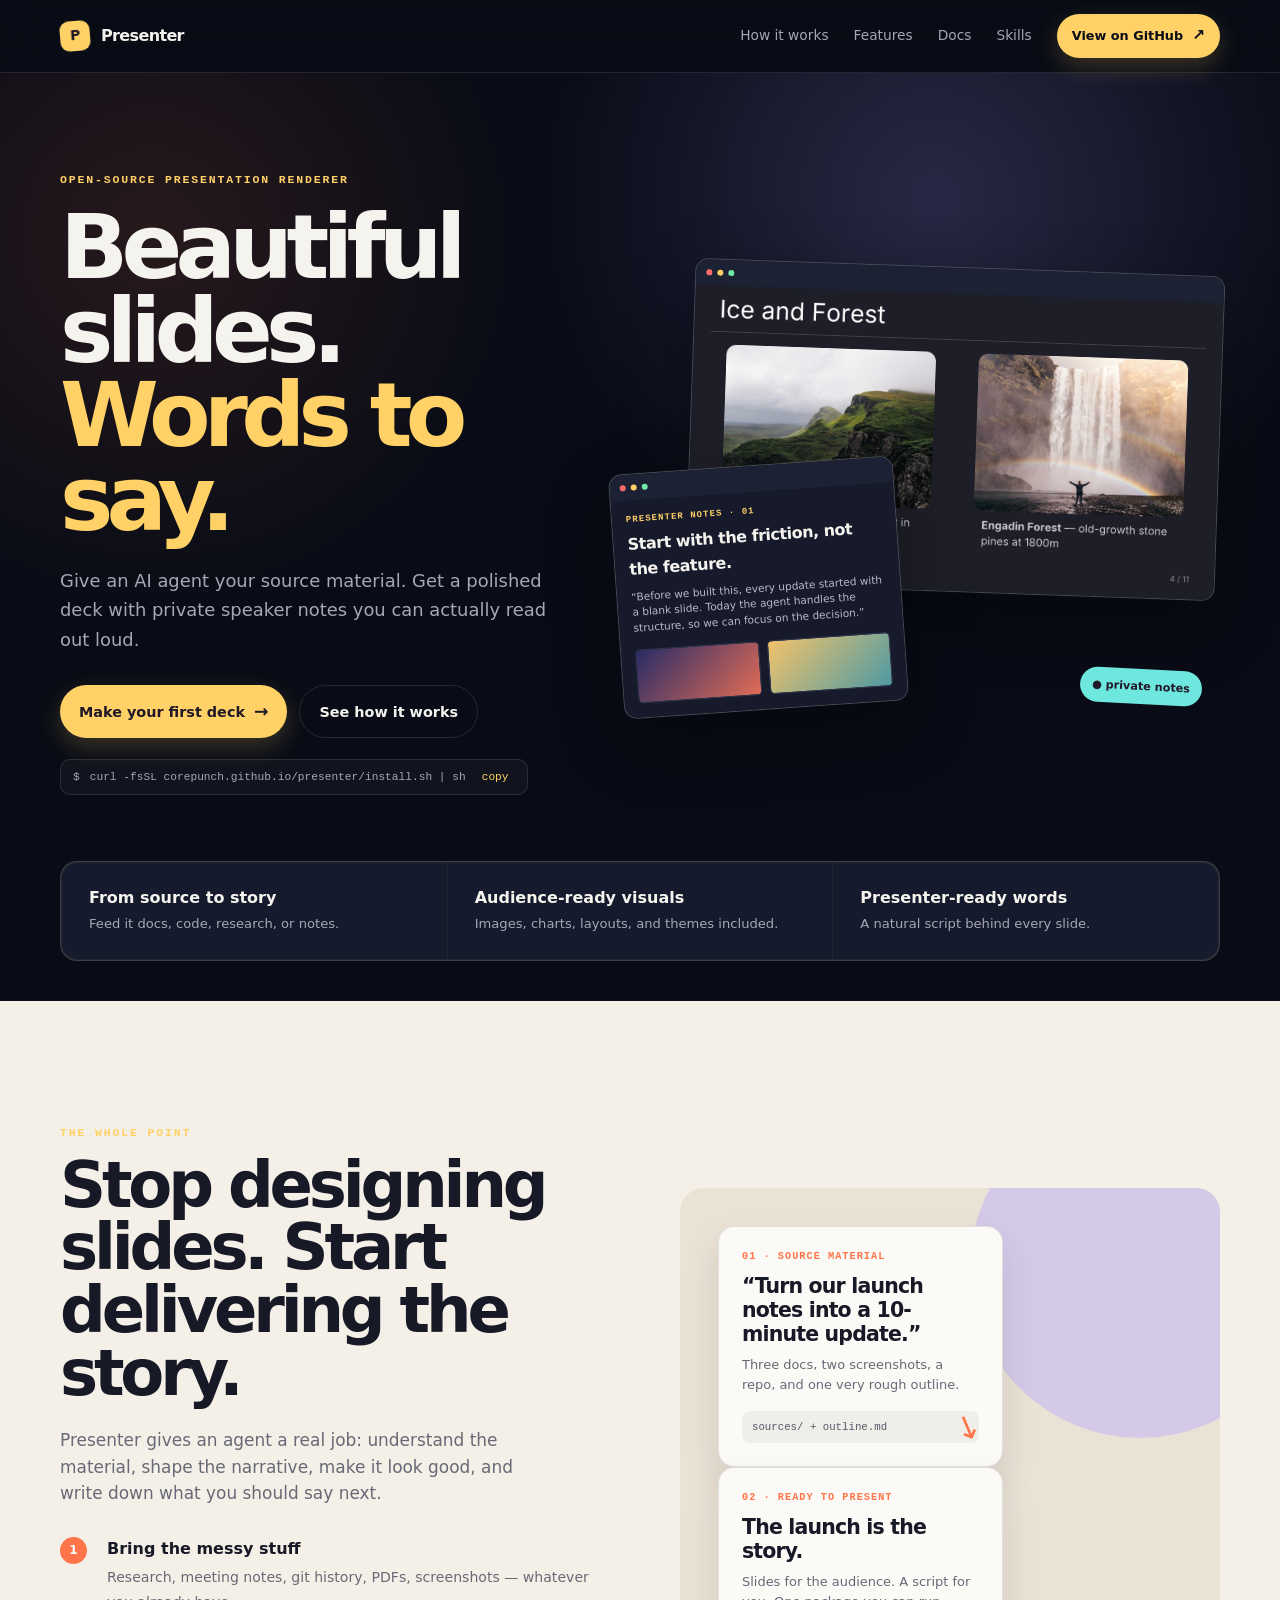
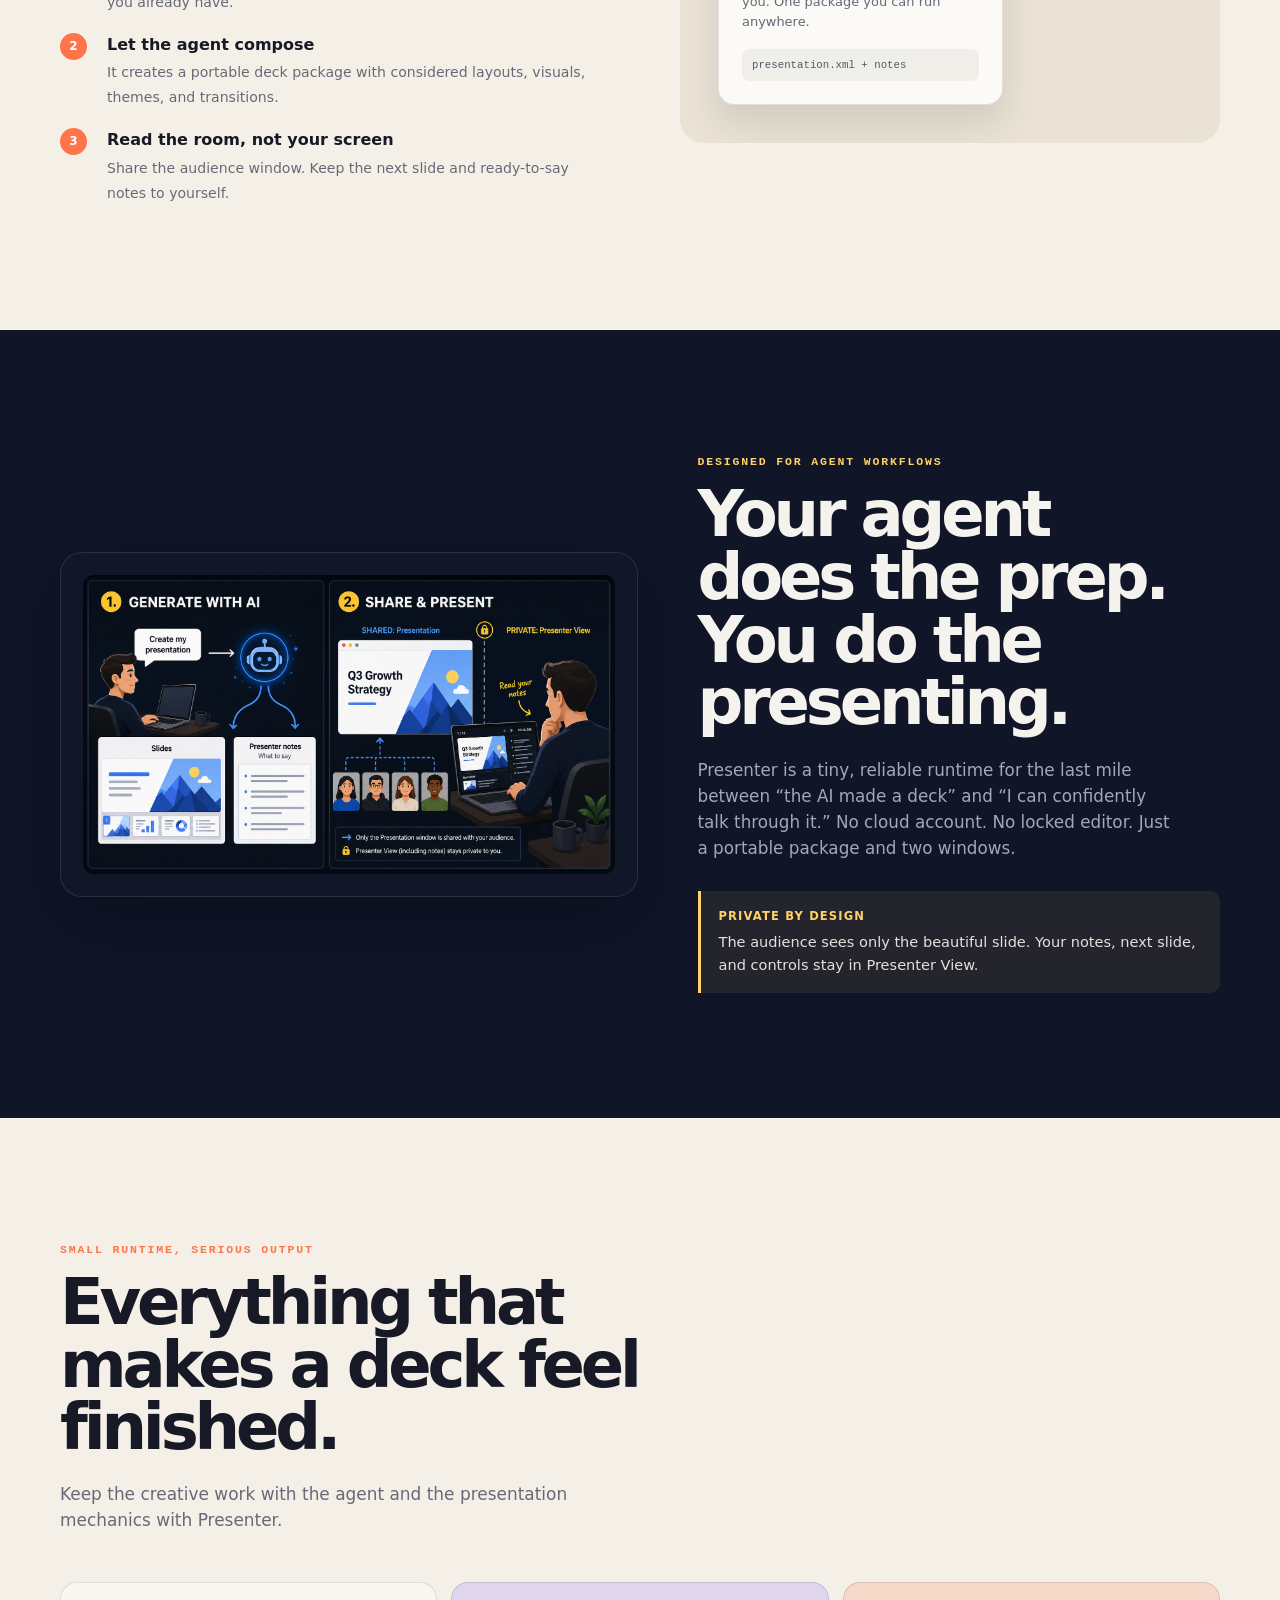
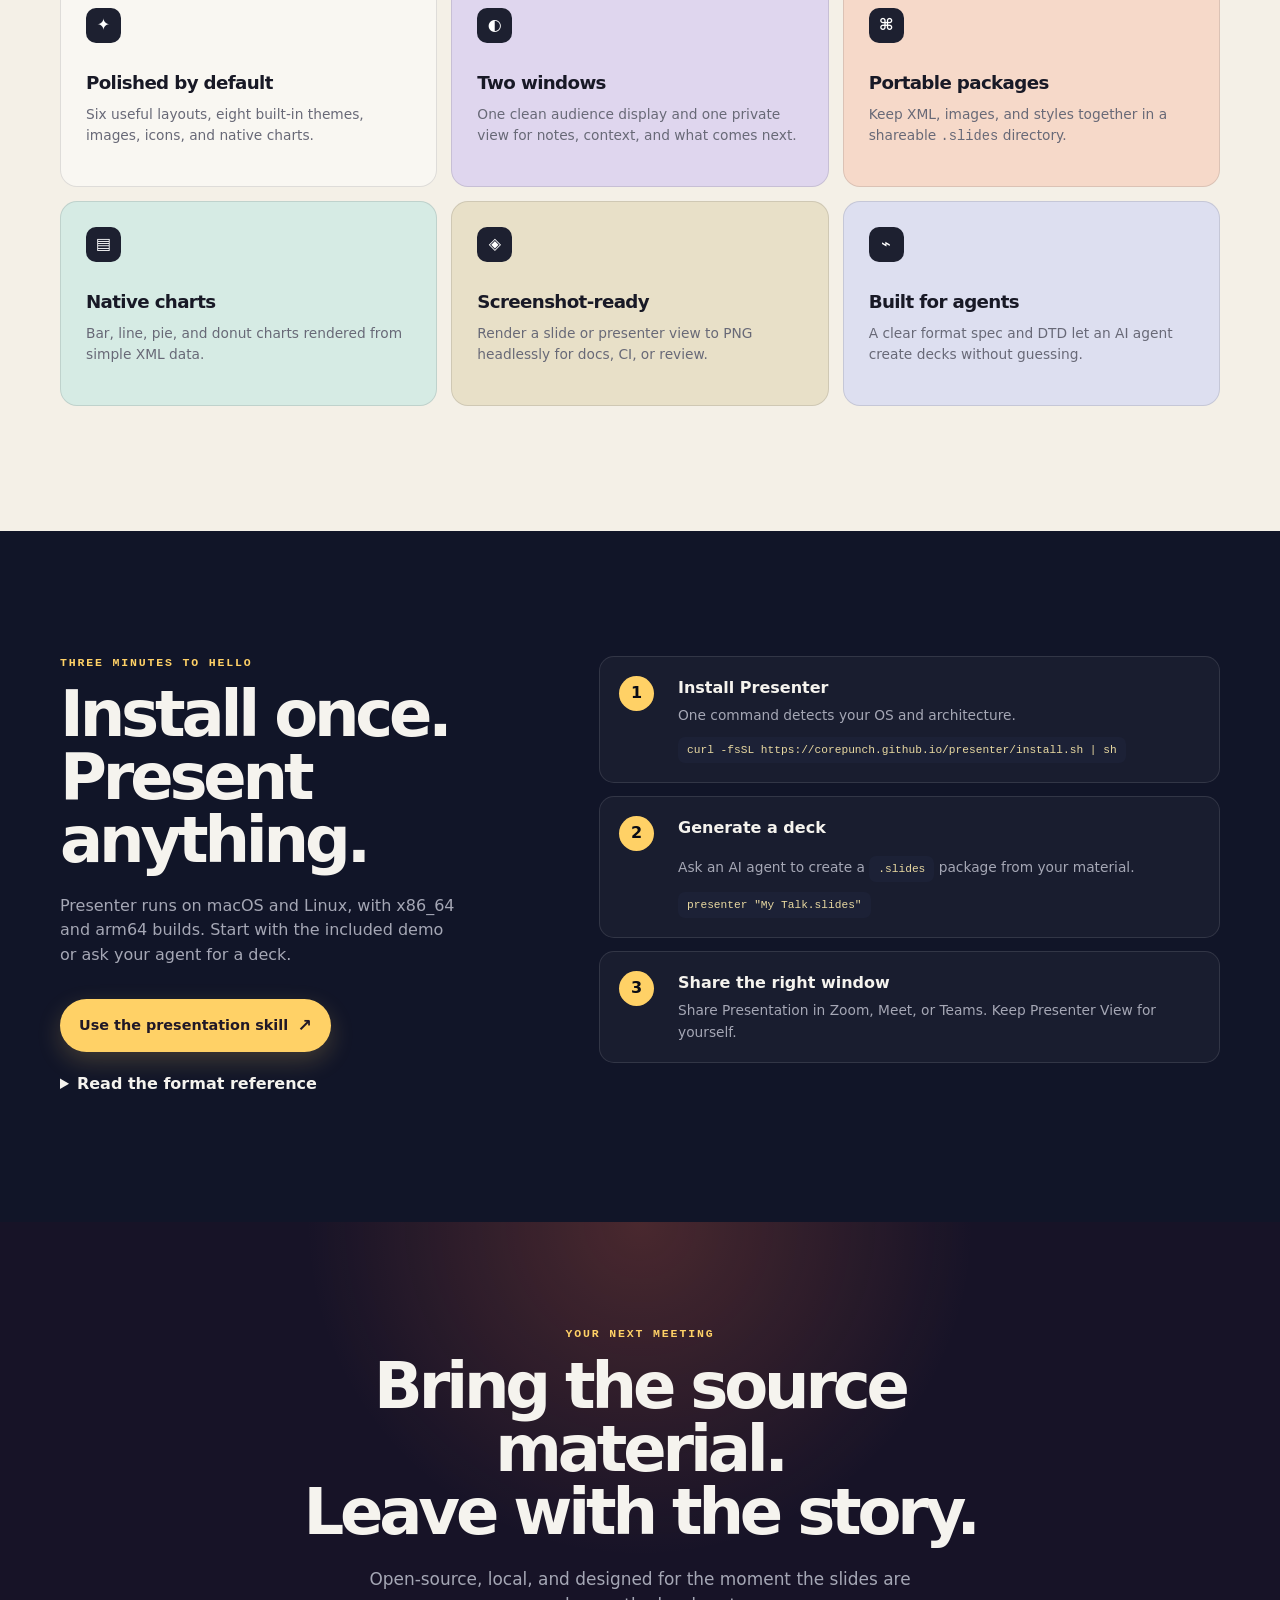
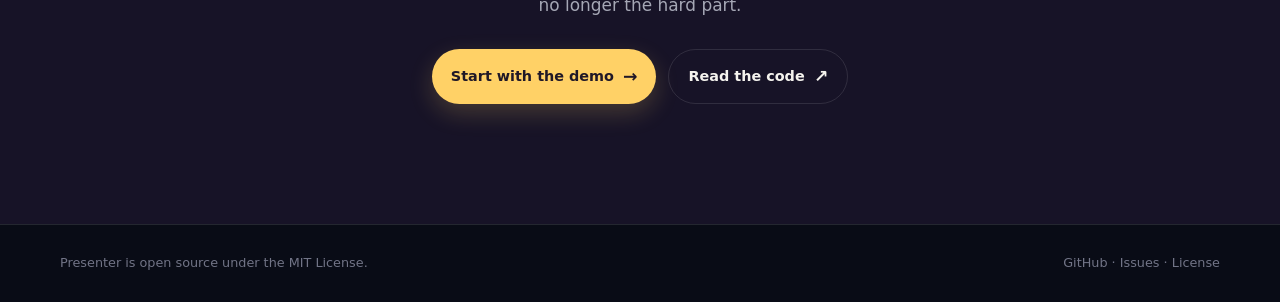
==== commit 6c7709ad: "Updated website layout" ====
--- a/docs/index.html
+++ b/docs/index.html
@@ -11,7 +11,7 @@
 nav{position:sticky;top:0;z-index:9;border-bottom:1px solid var(--line);background:rgba(9,12,22,.78);backdrop-filter:blur(18px)}nav .wrap{height:72px;display:flex;align-items:center;justify-content:space-between;gap:24px}.brand{display:flex;align-items:center;gap:11px;font-weight:800;letter-spacing:-.04em}.mark{display:grid;place-items:center;width:30px;height:30px;border-radius:9px;color:#1d1725;background:var(--yellow);font-size:.86rem;transform:rotate(-5deg)}.navlinks{display:flex;align-items:center;gap:25px;color:var(--muted);font-size:.86rem}.navlinks a:hover{color:var(--ink)}.navlinks .button{color:var(--night);padding:10px 15px;font-size:.8rem}
 .hero{position:relative;overflow:hidden;padding:100px 0 106px;background:radial-gradient(circle at 73% 15%,rgba(165,150,255,.2),transparent 34%),radial-gradient(circle at 12% 20%,rgba(255,116,72,.12),transparent 28%),var(--night)}.heroGrid{display:grid;grid-template-columns:.9fr 1.1fr;gap:62px;align-items:center}.heroCopy h1{max-width:620px;margin:18px 0 24px;font-size:clamp(3.5rem,7vw,6.2rem);line-height:.94;letter-spacing:-.075em}.heroCopy h1 em{color:var(--yellow);font-style:normal}.heroCopy>p{max-width:500px;color:var(--muted);font-size:1.12rem;line-height:1.65}.actions{display:flex;flex-wrap:wrap;gap:12px;margin-top:31px}.install{display:inline-flex;align-items:center;gap:10px;margin-top:21px;padding:8px 12px;border:1px solid var(--line);border-radius:10px;color:var(--muted);background:rgba(255,255,255,.035);font:.7rem ui-monospace,monospace}.install button{border:0;padding:3px 6px;border-radius:5px;color:var(--yellow);background:transparent;cursor:pointer;font:inherit}.install button:hover{background:rgba(255,209,102,.12)}
 .heroArt{position:relative;min-height:460px}.heroArt:before{content:"";position:absolute;width:280px;height:280px;top:40px;right:20px;border-radius:50%;background:rgba(165,150,255,.23);filter:blur(8px)}.frame{position:absolute;overflow:hidden;border:1px solid rgba(255,255,255,.23);border-radius:13px;background:#101321;box-shadow:0 24px 70px rgba(0,0,0,.32)}.audience{width:min(100%,530px);right:0;top:13px;transform:rotate(2deg)}.presenter{width:285px;left:0;bottom:4px;z-index:2;transform:rotate(-4deg)}.bar{display:flex;align-items:center;gap:5px;height:26px;padding:0 10px;background:#1c2134}.bar i{display:block;width:6px;height:6px;border-radius:50%;background:#ff6b6b}.bar i:nth-child(2){background:#ffd166}.bar i:nth-child(3){background:#6ee7a7}.audience img{width:100%}.notes{padding:14px;background:#161a2b}.noteLabel{color:var(--yellow);font:700 .56rem ui-monospace,monospace;letter-spacing:.12em;text-transform:uppercase}.notes h3{margin:8px 0 7px;font-size:1rem;letter-spacing:-.03em}.notes p{color:#b8b9c7;font-size:.66rem;line-height:1.5}.next{display:grid;grid-template-columns:1fr 1fr;gap:8px;margin-top:13px}.next span{height:54px;border:1px solid #30364f;border-radius:5px;background:linear-gradient(135deg,#292c67,#e16c56)}.next span+span{background:linear-gradient(135deg,#f2c36b,#4e9aa3)}.tag{position:absolute;right:18px;bottom:10px;z-index:3;padding:9px 12px;border-radius:999px;color:#21192a;background:var(--cyan);font-size:.7rem;font-weight:800;transform:rotate(3deg)}
-.proof{position:relative;z-index:2;margin-top:-28px}.proofbar{display:grid;grid-template-columns:repeat(3,1fr);gap:1px;padding:1px;border:1px solid var(--line);border-radius:17px;background:var(--line)}.proofitem{padding:23px 27px;background:#151a2d}.proofitem:first-child{border-radius:16px 0 0 16px}.proofitem:last-child{border-radius:0 16px 16px 0}.proofitem strong{display:block;font-size:1rem}.proofitem span{color:var(--muted);font-size:.82rem}
+.proof{position:relative;z-index:2;margin-top:-40px;padding-bottom:40px;}.proofbar{display:grid;grid-template-columns:repeat(3,1fr);gap:1px;padding:1px;border:1px solid var(--line);border-radius:17px;background:var(--line)}.proofitem{padding:23px 27px;background:#151a2d}.proofitem:first-child{border-radius:16px 0 0 16px}.proofitem:last-child{border-radius:0 16px 16px 0}.proofitem strong{display:block;font-size:1rem}.proofitem span{color:var(--muted);font-size:.82rem}
 section{padding:125px 0}.light{color:var(--paperInk);background:var(--paper)}.dark{background:var(--night2)}.sectionHead{max-width:680px;margin-bottom:48px}.sectionHead .eyebrow{color:var(--orange)}h2{margin-top:14px;font-size:clamp(2.55rem,5vw,4.5rem);line-height:.98;letter-spacing:-.065em}.sectionHead p{max-width:570px;margin-top:22px;color:var(--paperMuted);font-size:1.06rem}
 .story{display:grid;grid-template-columns:1fr 1fr;gap:80px;align-items:center}.storyCopy>p{max-width:490px;margin-top:23px;color:var(--paperMuted);font-size:1.06rem}.storyList{display:grid;gap:18px;margin-top:31px}.storyList div{display:grid;grid-template-columns:35px 1fr;gap:12px;align-items:start}.storyList b{display:grid;place-items:center;width:27px;height:27px;border-radius:50%;color:white;background:var(--orange);font-size:.75rem}.storyList strong{display:block;margin-bottom:3px}.storyList span{color:var(--paperMuted);font-size:.88rem}.workflow{position:relative;min-height:430px;padding:38px;border-radius:24px;background:#e9e2d5;overflow:hidden}.workflow:after{content:"";position:absolute;width:340px;height:340px;right:-90px;top:-90px;border-radius:50%;background:#d4cae8}.workflowCard{position:relative;z-index:1;width:285px;padding:23px;border:1px solid rgba(24,25,38,.12);border-radius:16px;background:#fbfaf7;box-shadow:0 18px 35px rgba(45,37,29,.12)}.workflowCard+.workflowCard{margin:68px 0 0 105px;background:#171a2c;color:white}.mini{color:var(--orange);font:700 .64rem ui-monospace,monospace;letter-spacing:.1em;text-transform:uppercase}.workflowCard h3{margin:13px 0 9px;font-size:1.28rem;line-height:1.15;letter-spacing:-.04em}.workflowCard p{color:var(--paperMuted);font-size:.81rem}.workflowCard+.workflowCard p{color:#b7b8c7}.workflowCard code{display:block;margin-top:16px;padding:10px;border-radius:8px;color:#55576a;background:#f0eee9;font:.67rem ui-monospace,monospace}.workflowCard+.workflowCard code{color:var(--yellow);background:#242942}.connector{position:absolute;z-index:2;left:274px;top:214px;color:var(--orange);font-size:2rem;transform:rotate(22deg)}
 .showcase{display:grid;grid-template-columns:1.05fr .95fr;gap:60px;align-items:center}.showcaseArt{padding:22px;border:1px solid var(--line);border-radius:22px;background:#111629;box-shadow:0 24px 70px rgba(0,0,0,.28)}.showcaseArt img{width:100%;border-radius:10px}.showcaseCopy h2{max-width:520px}.showcaseCopy>p{max-width:480px;margin-top:23px;color:var(--muted);font-size:1.05rem}.callout{margin-top:30px;padding:17px 18px;border-left:3px solid var(--yellow);border-radius:0 10px 10px 0;background:rgba(255,209,102,.08);color:#e3e1db;font-size:.91rem}.callout strong{display:block;margin-bottom:5px;color:var(--yellow);font-size:.72rem;letter-spacing:.1em;text-transform:uppercase}
@@ -22,14 +22,14 @@
 </style>
 </head>
 <body>
-<nav><div class="wrap"><a class="brand" href="#top"><span class="mark">P</span> Presenter</a><div class="navlinks"><a href="#how">How it works</a><a href="#features">Features</a><a href="#start">Docs</a><a class="button primary" href="https://github.com/corepunch/presenter">View on GitHub <span class="arrow">↗</span></a></div></div></nav>
+<nav><div class="wrap"><a class="brand" href="#top"><span class="mark">P</span> Presenter</a><div class="navlinks"><a href="#how">How it works</a><a href="#features">Features</a><a href="#start">Docs</a><a href="skills/">Skills</a><a class="button primary" href="https://github.com/corepunch/presenter">View on GitHub <span class="arrow">↗</span></a></div></div></nav>
 <main id="top">
 <header class="hero"><div class="wrap heroGrid"><div class="heroCopy"><div class="eyebrow">Open-source presentation renderer</div><h1>Beautiful slides.<br><em>Words to say.</em></h1><p>Give an AI agent your source material. Get a polished deck with private speaker notes you can actually read out loud.</p><div class="actions"><a class="button primary" href="#start">Make your first deck <span class="arrow">→</span></a><a class="button ghost" href="#how">See how it works</a></div><div class="install"><span>$</span><span>curl -fsSL corepunch.github.io/presenter/install.sh | sh</span><button data-copy type="button">copy</button></div></div><div class="heroArt"><div class="frame audience"><div class="bar"><i></i><i></i><i></i></div><img src="images/presenter-code-slide.png" alt="A polished presentation slide shown to the audience"></div><div class="frame presenter"><div class="bar"><i></i><i></i><i></i></div><div class="notes"><div class="noteLabel">Presenter notes · 01</div><h3>Start with the friction, not the feature.</h3><p>“Before we built this, every update started with a blank slide. Today the agent handles the structure, so we can focus on the decision.”</p><div class="next"><span></span><span></span></div></div></div><div class="tag">● private notes</div></div></div></header>
 <div class="proof wrap"><div class="proofbar"><div class="proofitem"><strong>From source to story</strong><span>Feed it docs, code, research, or notes.</span></div><div class="proofitem"><strong>Audience-ready visuals</strong><span>Images, charts, layouts, and themes included.</span></div><div class="proofitem"><strong>Presenter-ready words</strong><span>A natural script behind every slide.</span></div></div></div>
 <section class="light" id="how"><div class="wrap story"><div class="storyCopy"><div class="eyebrow">The whole point</div><h2>Stop designing slides. Start delivering the story.</h2><p>Presenter gives an agent a real job: understand the material, shape the narrative, make it look good, and write down what you should say next.</p><div class="storyList"><div><b>1</b><p><strong>Bring the messy stuff</strong><span>Research, meeting notes, git history, PDFs, screenshots — whatever you already have.</span></p></div><div><b>2</b><p><strong>Let the agent compose</strong><span>It creates a portable deck package with considered layouts, visuals, themes, and transitions.</span></p></div><div><b>3</b><p><strong>Read the room, not your screen</strong><span>Share the audience window. Keep the next slide and ready-to-say notes to yourself.</span></p></div></div></div><div class="workflow"><div class="workflowCard"><div class="mini">01 · source material</div><h3>“Turn our launch notes into a 10-minute update.”</h3><p>Three docs, two screenshots, a repo, and one very rough outline.</p><code>sources/ + outline.md</code></div><div class="connector">↘</div><div class="workflowCard"><div class="mini">02 · ready to present</div><h3>The launch is the story.</h3><p>Slides for the audience. A script for you. One package you can run anywhere.</p><code>presentation.xml + notes</code></div></div></div></section>
 <section class="dark"><div class="wrap showcase"><div class="showcaseArt"><img src="images/presenter-ai-workflow.png" alt="An AI agent generating slides and notes for Presenter"></div><div class="showcaseCopy"><div class="eyebrow">Designed for agent workflows</div><h2>Your agent does the prep. You do the presenting.</h2><p>Presenter is a tiny, reliable runtime for the last mile between “the AI made a deck” and “I can confidently talk through it.” No cloud account. No locked editor. Just a portable package and two windows.</p><div class="callout"><strong>Private by design</strong>The audience sees only the beautiful slide. Your notes, next slide, and controls stay in Presenter View.</div></div></div></section>
 <section class="light" id="features"><div class="wrap"><div class="sectionHead"><div class="eyebrow">Small runtime, serious output</div><h2>Everything that makes a deck feel finished.</h2><p>Keep the creative work with the agent and the presentation mechanics with Presenter.</p></div><div class="featureGrid"><div class="feature"><div class="icon">✦</div><h3>Polished by default</h3><p>Six useful layouts, eight built-in themes, images, icons, and native charts.</p></div><div class="feature"><div class="icon">◐</div><h3>Two windows</h3><p>One clean audience display and one private view for notes, context, and what comes next.</p></div><div class="feature"><div class="icon">⌘</div><h3>Portable packages</h3><p>Keep XML, images, and styles together in a shareable <code>.slides</code> directory.</p></div><div class="feature"><div class="icon">▤</div><h3>Native charts</h3><p>Bar, line, pie, and donut charts rendered from simple XML data.</p></div><div class="feature"><div class="icon">◈</div><h3>Screenshot-ready</h3><p>Render a slide or presenter view to PNG headlessly for docs, CI, or review.</p></div><div class="feature"><div class="icon">⌁</div><h3>Built for agents</h3><p>A clear format spec and DTD let an AI agent create decks without guessing.</p></div></div></div></section>
-<section class="dark" id="start"><div class="wrap quick"><div class="quickCopy"><div class="eyebrow">Three minutes to hello</div><h2>Install once. Present anything.</h2><p>Presenter runs on macOS and Linux, with x86_64 and arm64 builds. Start with the included demo or ask your agent for a deck.</p><div class="actions"><a class="button primary" href="https://github.com/corepunch/presenter">Get the source <span class="arrow">↗</span></a></div><details><summary>Read the format reference</summary><pre>skills/presentation.md
+<section class="dark" id="start"><div class="wrap quick"><div class="quickCopy"><div class="eyebrow">Three minutes to hello</div><h2>Install once. Present anything.</h2><p>Presenter runs on macOS and Linux, with x86_64 and arm64 builds. Start with the included demo or ask your agent for a deck.</p><div class="actions"><a class="button primary" href="https://corepunch.github.io/presenter/skills/">Use the presentation skill <span class="arrow">↗</span></a></div><details><summary>Read the format reference</summary><pre>skills/presentation.md
 schemas/presentation.dtd
 schemas/style.dtd</pre></details></div><div class="steps"><div class="step"><div class="num">1</div><div><h3>Install Presenter</h3><p>One command detects your OS and architecture.</p><code>curl -fsSL https://corepunch.github.io/presenter/install.sh | sh</code></div></div><div class="step"><div class="num">2</div><div><h3>Generate a deck</h3><p>Ask an AI agent to create a <code>.slides</code> package from your material.</p><code>presenter "My Talk.slides"</code></div></div><div class="step"><div class="num">3</div><div><h3>Share the right window</h3><p>Share Presentation in Zoom, Meet, or Teams. Keep Presenter View for yourself.</p></div></div></div></div></section>
 <section class="cta"><div class="wrap"><div class="eyebrow">Your next meeting</div><h2>Bring the source material.<br>Leave with the story.</h2><p>Open-source, local, and designed for the moment the slides are no longer the hard part.</p><div class="actions"><a class="button primary" href="#start">Start with the demo <span class="arrow">→</span></a><a class="button ghost" href="https://github.com/corepunch/presenter">Read the code <span class="arrow">↗</span></a></div></div></section>
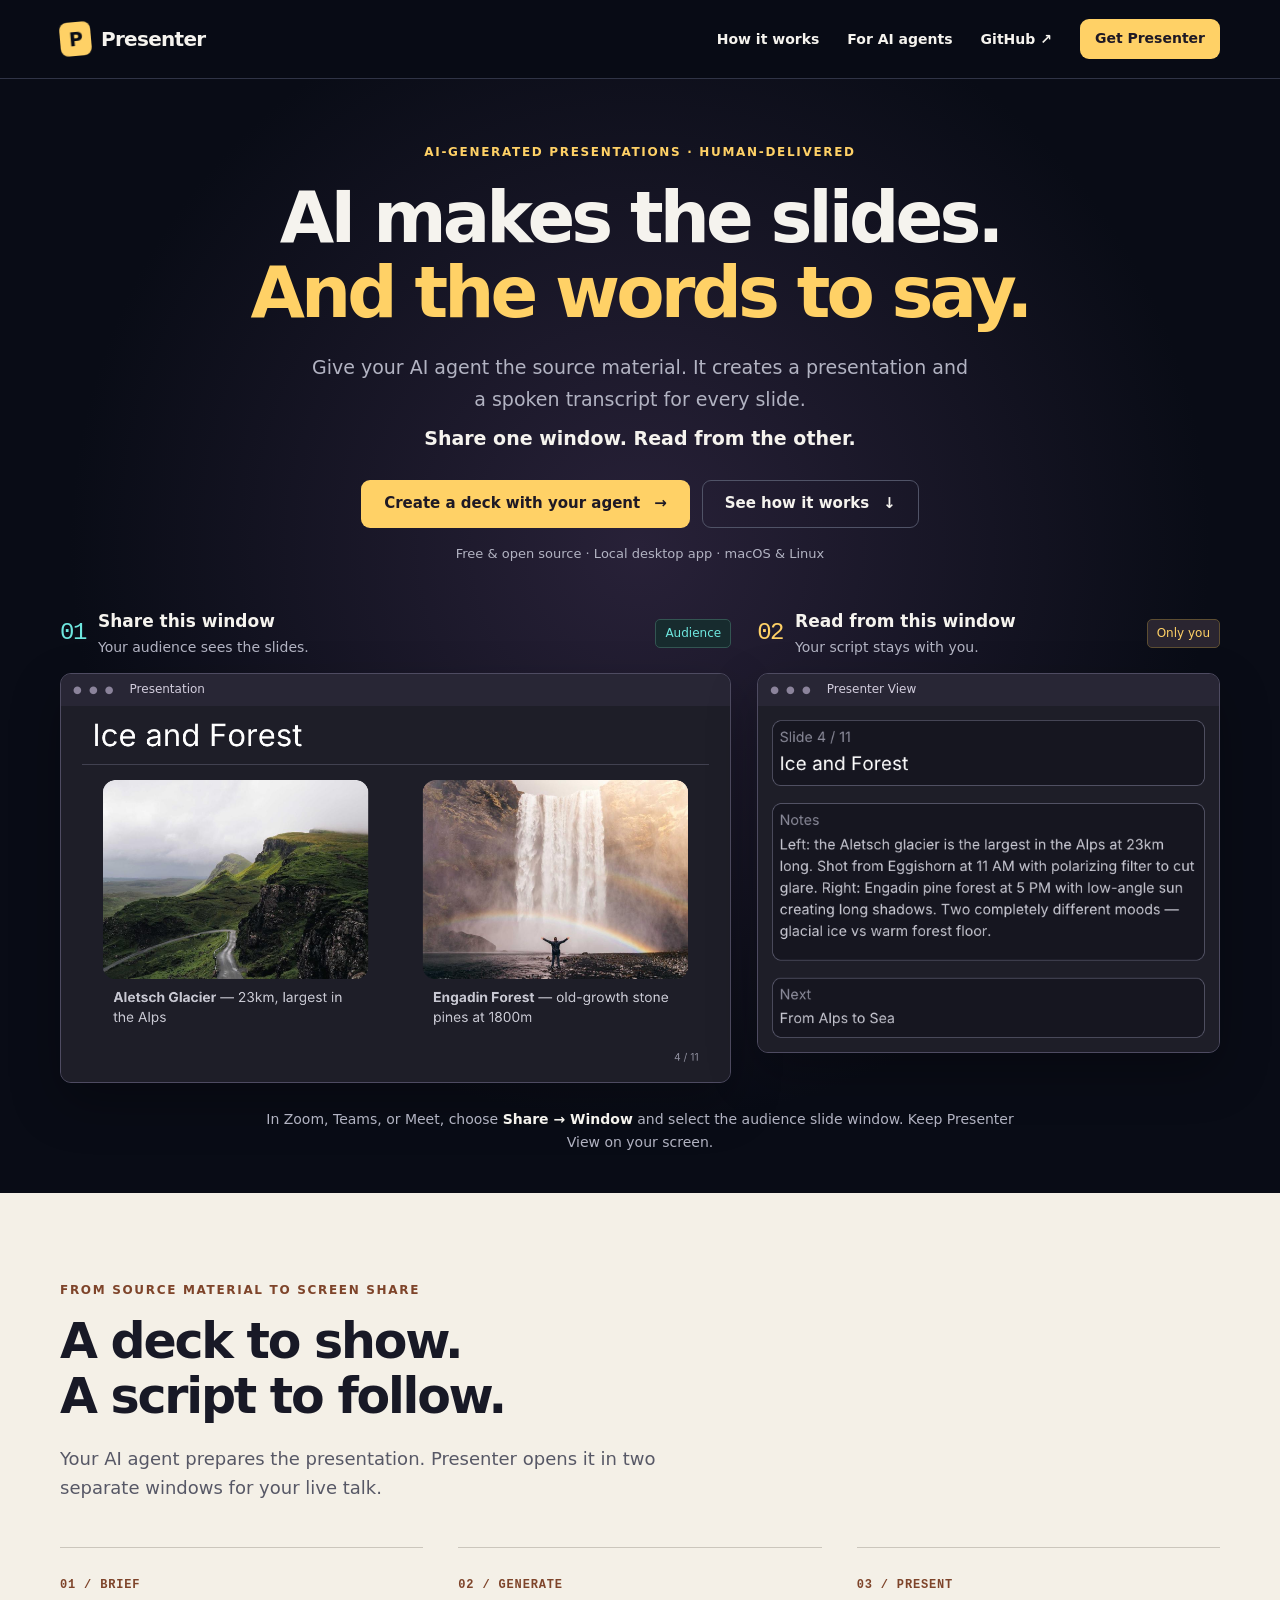
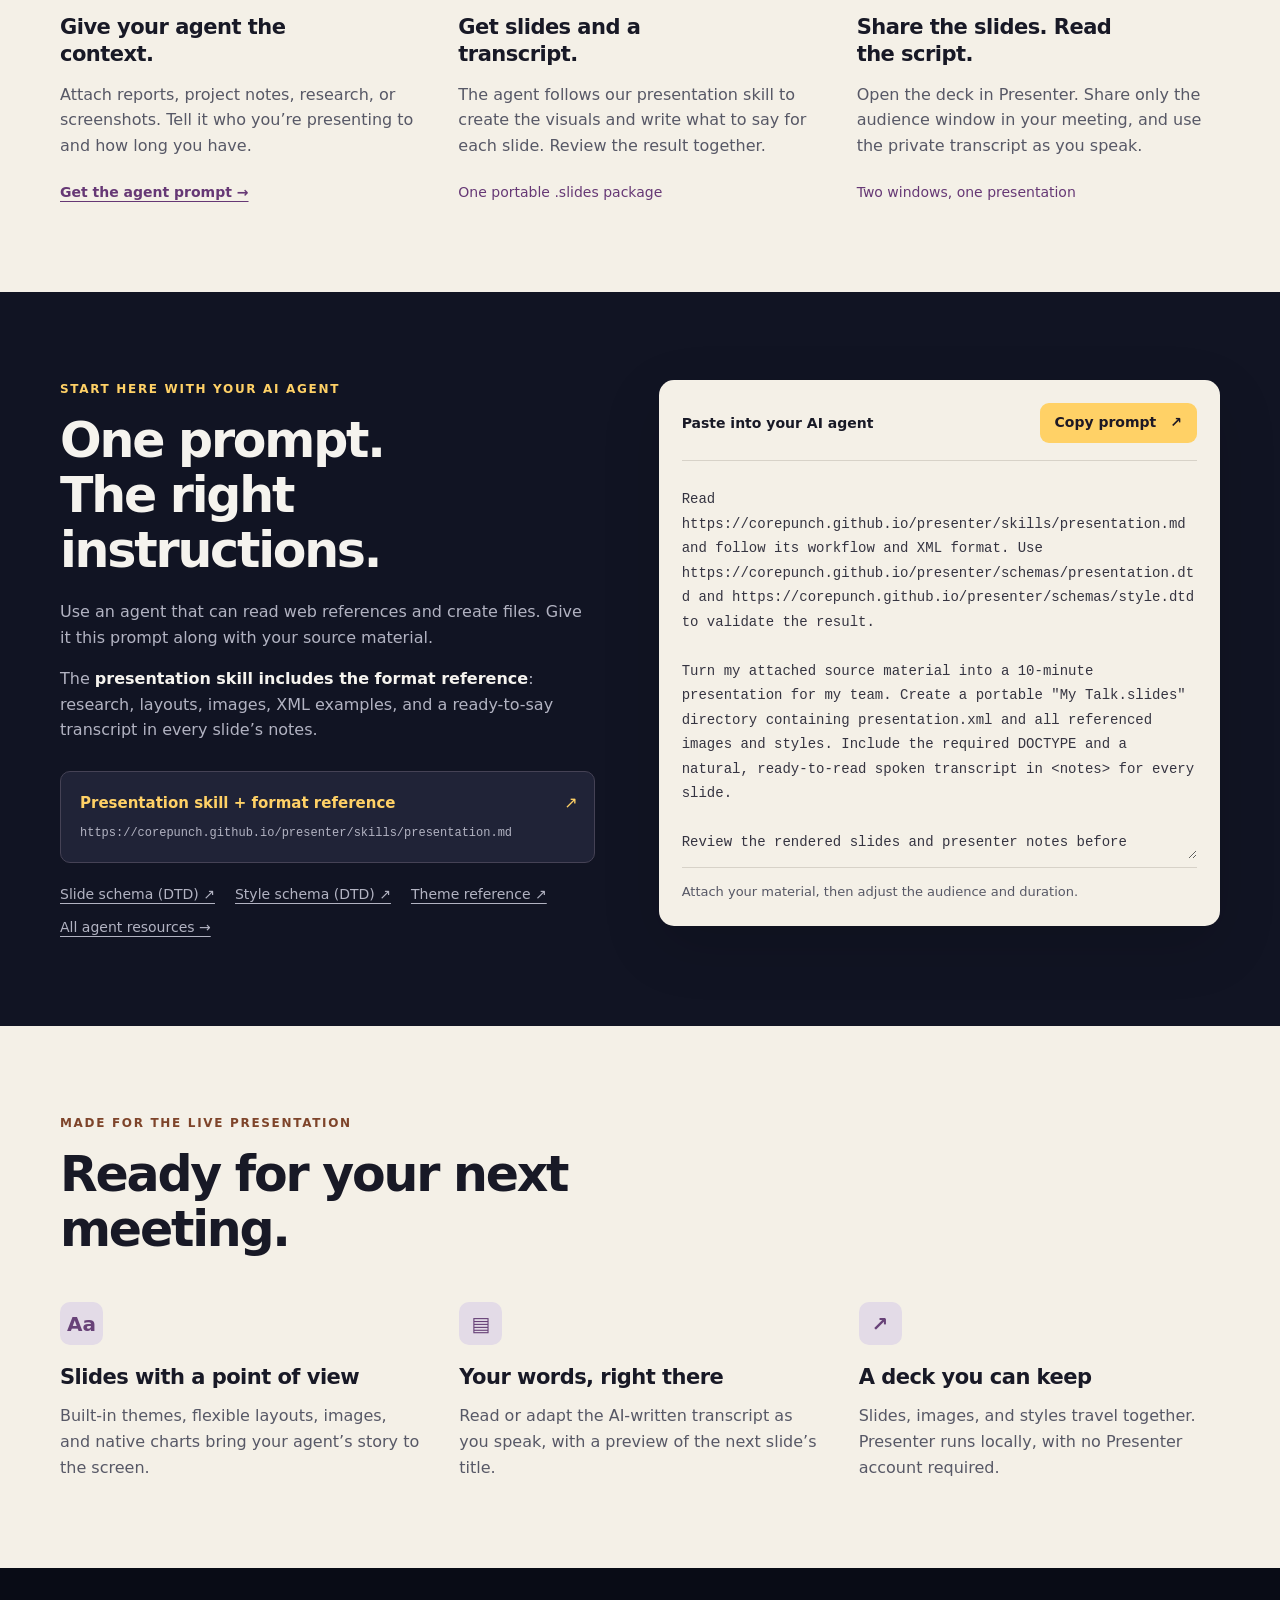
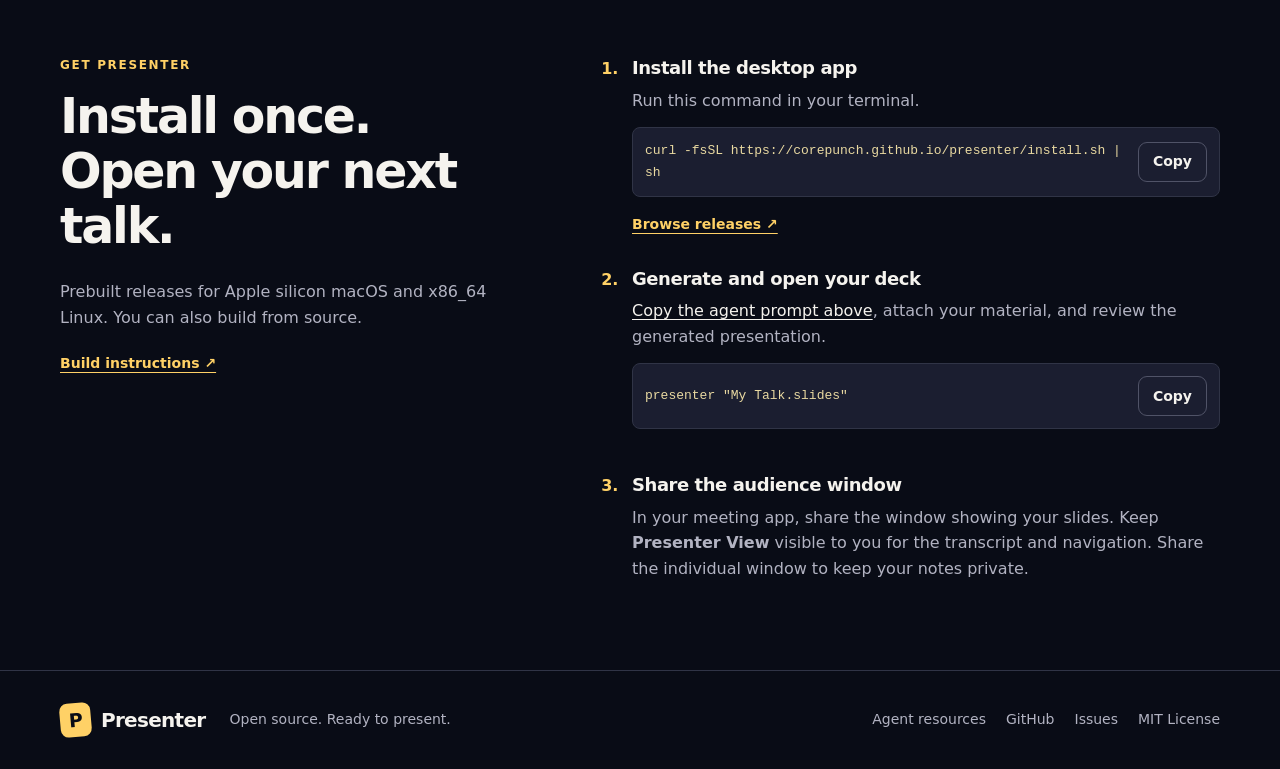
==== commit bb5c8589: "Clarify AI presentation workflow and publish agent references" ====
--- a/docs/index.html
+++ b/docs/index.html
@@ -1,40 +1,91 @@
 <!doctype html>
 <html lang="en">
 <head>
-<meta charset="utf-8">
-<meta name="viewport" content="width=device-width,initial-scale=1">
-<title>Presenter — beautiful slides. words to say.</title>
-<meta name="description" content="Presenter turns source material into polished presentations with private speaker notes you can actually read out loud.">
-<style>
-:root{--ink:#f5f3ee;--muted:#a5a7b5;--night:#090c16;--night2:#111528;--paper:#f4f0e7;--paperInk:#181926;--paperMuted:#686977;--line:rgba(255,255,255,.11);--orange:#ff7448;--yellow:#ffd166;--cyan:#6ee7df}
-*{box-sizing:border-box;margin:0}html{scroll-behavior:smooth}body{background:var(--night);color:var(--ink);font-family:Inter,ui-sans-serif,system-ui,-apple-system,"Segoe UI",sans-serif;line-height:1.55;-webkit-font-smoothing:antialiased}a{color:inherit;text-decoration:none}img{display:block;max-width:100%}.wrap{width:min(1160px,calc(100% - 48px));margin:auto}.eyebrow{color:var(--yellow);font:700 .72rem/1.2 ui-monospace,monospace;letter-spacing:.16em;text-transform:uppercase}.button{display:inline-flex;align-items:center;gap:9px;border-radius:999px;padding:13px 19px;font-size:.9rem;font-weight:750;transition:.2s}.button:hover{transform:translateY(-2px)}.primary{color:#201827;background:var(--yellow);box-shadow:0 9px 25px rgba(255,209,102,.2)}.primary:hover{background:#ffe19a}.ghost{border:1px solid var(--line)}.ghost:hover{background:rgba(255,255,255,.08)}.arrow{font-size:1.2em}
-nav{position:sticky;top:0;z-index:9;border-bottom:1px solid var(--line);background:rgba(9,12,22,.78);backdrop-filter:blur(18px)}nav .wrap{height:72px;display:flex;align-items:center;justify-content:space-between;gap:24px}.brand{display:flex;align-items:center;gap:11px;font-weight:800;letter-spacing:-.04em}.mark{display:grid;place-items:center;width:30px;height:30px;border-radius:9px;color:#1d1725;background:var(--yellow);font-size:.86rem;transform:rotate(-5deg)}.navlinks{display:flex;align-items:center;gap:25px;color:var(--muted);font-size:.86rem}.navlinks a:hover{color:var(--ink)}.navlinks .button{color:var(--night);padding:10px 15px;font-size:.8rem}
-.hero{position:relative;overflow:hidden;padding:100px 0 106px;background:radial-gradient(circle at 73% 15%,rgba(165,150,255,.2),transparent 34%),radial-gradient(circle at 12% 20%,rgba(255,116,72,.12),transparent 28%),var(--night)}.heroGrid{display:grid;grid-template-columns:.9fr 1.1fr;gap:62px;align-items:center}.heroCopy h1{max-width:620px;margin:18px 0 24px;font-size:clamp(3.5rem,7vw,6.2rem);line-height:.94;letter-spacing:-.075em}.heroCopy h1 em{color:var(--yellow);font-style:normal}.heroCopy>p{max-width:500px;color:var(--muted);font-size:1.12rem;line-height:1.65}.actions{display:flex;flex-wrap:wrap;gap:12px;margin-top:31px}.install{display:inline-flex;align-items:center;gap:10px;margin-top:21px;padding:8px 12px;border:1px solid var(--line);border-radius:10px;color:var(--muted);background:rgba(255,255,255,.035);font:.7rem ui-monospace,monospace}.install button{border:0;padding:3px 6px;border-radius:5px;color:var(--yellow);background:transparent;cursor:pointer;font:inherit}.install button:hover{background:rgba(255,209,102,.12)}
-.heroArt{position:relative;min-height:460px}.heroArt:before{content:"";position:absolute;width:280px;height:280px;top:40px;right:20px;border-radius:50%;background:rgba(165,150,255,.23);filter:blur(8px)}.frame{position:absolute;overflow:hidden;border:1px solid rgba(255,255,255,.23);border-radius:13px;background:#101321;box-shadow:0 24px 70px rgba(0,0,0,.32)}.audience{width:min(100%,530px);right:0;top:13px;transform:rotate(2deg)}.presenter{width:285px;left:0;bottom:4px;z-index:2;transform:rotate(-4deg)}.bar{display:flex;align-items:center;gap:5px;height:26px;padding:0 10px;background:#1c2134}.bar i{display:block;width:6px;height:6px;border-radius:50%;background:#ff6b6b}.bar i:nth-child(2){background:#ffd166}.bar i:nth-child(3){background:#6ee7a7}.audience img{width:100%}.notes{padding:14px;background:#161a2b}.noteLabel{color:var(--yellow);font:700 .56rem ui-monospace,monospace;letter-spacing:.12em;text-transform:uppercase}.notes h3{margin:8px 0 7px;font-size:1rem;letter-spacing:-.03em}.notes p{color:#b8b9c7;font-size:.66rem;line-height:1.5}.next{display:grid;grid-template-columns:1fr 1fr;gap:8px;margin-top:13px}.next span{height:54px;border:1px solid #30364f;border-radius:5px;background:linear-gradient(135deg,#292c67,#e16c56)}.next span+span{background:linear-gradient(135deg,#f2c36b,#4e9aa3)}.tag{position:absolute;right:18px;bottom:10px;z-index:3;padding:9px 12px;border-radius:999px;color:#21192a;background:var(--cyan);font-size:.7rem;font-weight:800;transform:rotate(3deg)}
-.proof{position:relative;z-index:2;margin-top:-40px;padding-bottom:40px;}.proofbar{display:grid;grid-template-columns:repeat(3,1fr);gap:1px;padding:1px;border:1px solid var(--line);border-radius:17px;background:var(--line)}.proofitem{padding:23px 27px;background:#151a2d}.proofitem:first-child{border-radius:16px 0 0 16px}.proofitem:last-child{border-radius:0 16px 16px 0}.proofitem strong{display:block;font-size:1rem}.proofitem span{color:var(--muted);font-size:.82rem}
-section{padding:125px 0}.light{color:var(--paperInk);background:var(--paper)}.dark{background:var(--night2)}.sectionHead{max-width:680px;margin-bottom:48px}.sectionHead .eyebrow{color:var(--orange)}h2{margin-top:14px;font-size:clamp(2.55rem,5vw,4.5rem);line-height:.98;letter-spacing:-.065em}.sectionHead p{max-width:570px;margin-top:22px;color:var(--paperMuted);font-size:1.06rem}
-.story{display:grid;grid-template-columns:1fr 1fr;gap:80px;align-items:center}.storyCopy>p{max-width:490px;margin-top:23px;color:var(--paperMuted);font-size:1.06rem}.storyList{display:grid;gap:18px;margin-top:31px}.storyList div{display:grid;grid-template-columns:35px 1fr;gap:12px;align-items:start}.storyList b{display:grid;place-items:center;width:27px;height:27px;border-radius:50%;color:white;background:var(--orange);font-size:.75rem}.storyList strong{display:block;margin-bottom:3px}.storyList span{color:var(--paperMuted);font-size:.88rem}.workflow{position:relative;min-height:430px;padding:38px;border-radius:24px;background:#e9e2d5;overflow:hidden}.workflow:after{content:"";position:absolute;width:340px;height:340px;right:-90px;top:-90px;border-radius:50%;background:#d4cae8}.workflowCard{position:relative;z-index:1;width:285px;padding:23px;border:1px solid rgba(24,25,38,.12);border-radius:16px;background:#fbfaf7;box-shadow:0 18px 35px rgba(45,37,29,.12)}.workflowCard+.workflowCard{margin:68px 0 0 105px;background:#171a2c;color:white}.mini{color:var(--orange);font:700 .64rem ui-monospace,monospace;letter-spacing:.1em;text-transform:uppercase}.workflowCard h3{margin:13px 0 9px;font-size:1.28rem;line-height:1.15;letter-spacing:-.04em}.workflowCard p{color:var(--paperMuted);font-size:.81rem}.workflowCard+.workflowCard p{color:#b7b8c7}.workflowCard code{display:block;margin-top:16px;padding:10px;border-radius:8px;color:#55576a;background:#f0eee9;font:.67rem ui-monospace,monospace}.workflowCard+.workflowCard code{color:var(--yellow);background:#242942}.connector{position:absolute;z-index:2;left:274px;top:214px;color:var(--orange);font-size:2rem;transform:rotate(22deg)}
-.showcase{display:grid;grid-template-columns:1.05fr .95fr;gap:60px;align-items:center}.showcaseArt{padding:22px;border:1px solid var(--line);border-radius:22px;background:#111629;box-shadow:0 24px 70px rgba(0,0,0,.28)}.showcaseArt img{width:100%;border-radius:10px}.showcaseCopy h2{max-width:520px}.showcaseCopy>p{max-width:480px;margin-top:23px;color:var(--muted);font-size:1.05rem}.callout{margin-top:30px;padding:17px 18px;border-left:3px solid var(--yellow);border-radius:0 10px 10px 0;background:rgba(255,209,102,.08);color:#e3e1db;font-size:.91rem}.callout strong{display:block;margin-bottom:5px;color:var(--yellow);font-size:.72rem;letter-spacing:.1em;text-transform:uppercase}
-.featureGrid{display:grid;grid-template-columns:repeat(3,1fr);gap:14px}.feature{min-height:205px;padding:25px;border:1px solid rgba(24,25,38,.12);border-radius:17px;background:rgba(255,255,255,.46)}.feature:nth-child(2){background:#dfd6ee}.feature:nth-child(3){background:#f6d9c9}.feature:nth-child(4){background:#d6ebe4}.feature:nth-child(5){background:#e8e0c8}.feature:nth-child(6){background:#dddff0}.icon{display:grid;place-items:center;width:35px;height:35px;border-radius:10px;color:white;background:#1d2030;font-weight:800}.feature h3{margin:26px 0 7px;font-size:1.14rem;letter-spacing:-.035em}.feature p{color:var(--paperMuted);font-size:.86rem}
-.quick{display:grid;grid-template-columns:.85fr 1.15fr;gap:80px;align-items:start}.quickCopy>p{max-width:400px;margin-top:22px;color:var(--muted)}.steps{display:grid;gap:13px}.step{display:grid;grid-template-columns:44px 1fr;gap:15px;padding:19px;border:1px solid var(--line);border-radius:15px;background:rgba(255,255,255,.035)}.num{display:grid;place-items:center;width:35px;height:35px;border-radius:50%;color:var(--night);background:var(--yellow);font-weight:800}.step h3{margin:0 0 5px;font-size:1rem}.step p{color:var(--muted);font-size:.86rem}.step code{display:inline-block;margin-top:10px;padding:7px 9px;border-radius:7px;color:#e9d9a1;background:#1c2136;font:.7rem ui-monospace,monospace}details{margin-top:20px;color:var(--muted)}summary{cursor:pointer;color:var(--ink);font-weight:700}details pre{overflow:auto;margin-top:15px;padding:15px;border-radius:10px;color:#d9d8e4;background:#101321;font:.72rem/1.6 ui-monospace,monospace}
-.cta{padding:105px 0 120px;text-align:center;background:radial-gradient(circle at 50% 0,rgba(255,116,72,.22),transparent 38%),#171327}.cta h2{max-width:760px;margin:15px auto 22px}.cta p{max-width:560px;margin:auto;color:var(--muted);font-size:1.06rem}.cta .actions{justify-content:center}footer{padding:28px 0;border-top:1px solid var(--line);color:#717486;font-size:.8rem}footer .wrap{display:flex;justify-content:space-between;gap:20px}footer a:hover{color:var(--ink)}
-@media(max-width:900px){.heroGrid,.story,.showcase,.quick{grid-template-columns:1fr;gap:52px}.hero{padding-top:66px}.heroArt{min-height:400px;max-width:650px;width:100%;margin:auto}.featureGrid{grid-template-columns:repeat(2,1fr)}}@media(max-width:620px){.wrap{width:calc(100% - 32px)}nav .wrap{height:62px}.navlinks a:not(.button){display:none}.heroCopy h1{font-size:3.45rem}section{padding:82px 0}.heroArt{min-height:300px}.presenter{width:200px}.proofbar{grid-template-columns:1fr}.proofitem,.proofitem:first-child,.proofitem:last-child{border-radius:0}.proofitem:first-child{border-radius:16px 16px 0 0}.proofitem:last-child{border-radius:0 0 16px 16px}.workflow{min-height:470px;padding:22px}.workflowCard+.workflowCard{margin-left:28px}.connector{left:186px}.featureGrid{grid-template-columns:1fr}footer .wrap{flex-direction:column}}
-</style>
+  <meta charset="utf-8">
+  <meta name="viewport" content="width=device-width,initial-scale=1">
+  <title>Presenter — AI-generated slides. A private script for you.</title>
+  <meta name="description" content="Let your AI agent create a presentation and spoken transcript. Share the audience window in your meeting while you read from a separate, private Presenter View. Free and open source.">
+  <meta name="theme-color" content="#090c16">
+  <link rel="icon" href="favicon.svg" type="image/svg+xml">
+  <link rel="stylesheet" href="site.css">
+  <script src="site.js" defer></script>
 </head>
 <body>
-<nav><div class="wrap"><a class="brand" href="#top"><span class="mark">P</span> Presenter</a><div class="navlinks"><a href="#how">How it works</a><a href="#features">Features</a><a href="#start">Docs</a><a href="skills/">Skills</a><a class="button primary" href="https://github.com/corepunch/presenter">View on GitHub <span class="arrow">↗</span></a></div></div></nav>
-<main id="top">
-<header class="hero"><div class="wrap heroGrid"><div class="heroCopy"><div class="eyebrow">Open-source presentation renderer</div><h1>Beautiful slides.<br><em>Words to say.</em></h1><p>Give an AI agent your source material. Get a polished deck with private speaker notes you can actually read out loud.</p><div class="actions"><a class="button primary" href="#start">Make your first deck <span class="arrow">→</span></a><a class="button ghost" href="#how">See how it works</a></div><div class="install"><span>$</span><span>curl -fsSL corepunch.github.io/presenter/install.sh | sh</span><button data-copy type="button">copy</button></div></div><div class="heroArt"><div class="frame audience"><div class="bar"><i></i><i></i><i></i></div><img src="images/presenter-code-slide.png" alt="A polished presentation slide shown to the audience"></div><div class="frame presenter"><div class="bar"><i></i><i></i><i></i></div><div class="notes"><div class="noteLabel">Presenter notes · 01</div><h3>Start with the friction, not the feature.</h3><p>“Before we built this, every update started with a blank slide. Today the agent handles the structure, so we can focus on the decision.”</p><div class="next"><span></span><span></span></div></div></div><div class="tag">● private notes</div></div></div></header>
-<div class="proof wrap"><div class="proofbar"><div class="proofitem"><strong>From source to story</strong><span>Feed it docs, code, research, or notes.</span></div><div class="proofitem"><strong>Audience-ready visuals</strong><span>Images, charts, layouts, and themes included.</span></div><div class="proofitem"><strong>Presenter-ready words</strong><span>A natural script behind every slide.</span></div></div></div>
-<section class="light" id="how"><div class="wrap story"><div class="storyCopy"><div class="eyebrow">The whole point</div><h2>Stop designing slides. Start delivering the story.</h2><p>Presenter gives an agent a real job: understand the material, shape the narrative, make it look good, and write down what you should say next.</p><div class="storyList"><div><b>1</b><p><strong>Bring the messy stuff</strong><span>Research, meeting notes, git history, PDFs, screenshots — whatever you already have.</span></p></div><div><b>2</b><p><strong>Let the agent compose</strong><span>It creates a portable deck package with considered layouts, visuals, themes, and transitions.</span></p></div><div><b>3</b><p><strong>Read the room, not your screen</strong><span>Share the audience window. Keep the next slide and ready-to-say notes to yourself.</span></p></div></div></div><div class="workflow"><div class="workflowCard"><div class="mini">01 · source material</div><h3>“Turn our launch notes into a 10-minute update.”</h3><p>Three docs, two screenshots, a repo, and one very rough outline.</p><code>sources/ + outline.md</code></div><div class="connector">↘</div><div class="workflowCard"><div class="mini">02 · ready to present</div><h3>The launch is the story.</h3><p>Slides for the audience. A script for you. One package you can run anywhere.</p><code>presentation.xml + notes</code></div></div></div></section>
-<section class="dark"><div class="wrap showcase"><div class="showcaseArt"><img src="images/presenter-ai-workflow.png" alt="An AI agent generating slides and notes for Presenter"></div><div class="showcaseCopy"><div class="eyebrow">Designed for agent workflows</div><h2>Your agent does the prep. You do the presenting.</h2><p>Presenter is a tiny, reliable runtime for the last mile between “the AI made a deck” and “I can confidently talk through it.” No cloud account. No locked editor. Just a portable package and two windows.</p><div class="callout"><strong>Private by design</strong>The audience sees only the beautiful slide. Your notes, next slide, and controls stay in Presenter View.</div></div></div></section>
-<section class="light" id="features"><div class="wrap"><div class="sectionHead"><div class="eyebrow">Small runtime, serious output</div><h2>Everything that makes a deck feel finished.</h2><p>Keep the creative work with the agent and the presentation mechanics with Presenter.</p></div><div class="featureGrid"><div class="feature"><div class="icon">✦</div><h3>Polished by default</h3><p>Six useful layouts, eight built-in themes, images, icons, and native charts.</p></div><div class="feature"><div class="icon">◐</div><h3>Two windows</h3><p>One clean audience display and one private view for notes, context, and what comes next.</p></div><div class="feature"><div class="icon">⌘</div><h3>Portable packages</h3><p>Keep XML, images, and styles together in a shareable <code>.slides</code> directory.</p></div><div class="feature"><div class="icon">▤</div><h3>Native charts</h3><p>Bar, line, pie, and donut charts rendered from simple XML data.</p></div><div class="feature"><div class="icon">◈</div><h3>Screenshot-ready</h3><p>Render a slide or presenter view to PNG headlessly for docs, CI, or review.</p></div><div class="feature"><div class="icon">⌁</div><h3>Built for agents</h3><p>A clear format spec and DTD let an AI agent create decks without guessing.</p></div></div></div></section>
-<section class="dark" id="start"><div class="wrap quick"><div class="quickCopy"><div class="eyebrow">Three minutes to hello</div><h2>Install once. Present anything.</h2><p>Presenter runs on macOS and Linux, with x86_64 and arm64 builds. Start with the included demo or ask your agent for a deck.</p><div class="actions"><a class="button primary" href="https://corepunch.github.io/presenter/skills/">Use the presentation skill <span class="arrow">↗</span></a></div><details><summary>Read the format reference</summary><pre>skills/presentation.md
-schemas/presentation.dtd
-schemas/style.dtd</pre></details></div><div class="steps"><div class="step"><div class="num">1</div><div><h3>Install Presenter</h3><p>One command detects your OS and architecture.</p><code>curl -fsSL https://corepunch.github.io/presenter/install.sh | sh</code></div></div><div class="step"><div class="num">2</div><div><h3>Generate a deck</h3><p>Ask an AI agent to create a <code>.slides</code> package from your material.</p><code>presenter "My Talk.slides"</code></div></div><div class="step"><div class="num">3</div><div><h3>Share the right window</h3><p>Share Presentation in Zoom, Meet, or Teams. Keep Presenter View for yourself.</p></div></div></div></div></section>
-<section class="cta"><div class="wrap"><div class="eyebrow">Your next meeting</div><h2>Bring the source material.<br>Leave with the story.</h2><p>Open-source, local, and designed for the moment the slides are no longer the hard part.</p><div class="actions"><a class="button primary" href="#start">Start with the demo <span class="arrow">→</span></a><a class="button ghost" href="https://github.com/corepunch/presenter">Read the code <span class="arrow">↗</span></a></div></div></section>
+<a class="skip-link" href="#main">Skip to content</a>
+<nav aria-label="Main navigation"><div class="wrap nav-inner">
+  <a class="brand" href="./" aria-label="Presenter home"><span class="mark" aria-hidden="true">P</span>Presenter</a>
+  <div class="navlinks"><a class="desktop-link" href="#how">How it works</a><a href="#agents">For AI agents</a><a class="desktop-link" href="https://github.com/corepunch/presenter">GitHub ↗</a><a class="button small primary" href="#start">Get Presenter</a></div>
+</div></nav>
+<main id="main">
+<header class="hero">
+  <div class="wrap">
+    <div class="hero-copy">
+      <p class="eyebrow">AI-generated presentations · Human-delivered</p>
+      <h1>AI makes the slides.<br><em>And the words to say.</em></h1>
+      <p class="lead">Give your AI agent the source material. It creates a presentation and a spoken transcript for every slide.</p>
+      <p class="hero-promise"><strong>Share one window. Read from the other.</strong></p>
+      <div class="actions"><a class="button primary" href="#agents">Create a deck with your agent <span aria-hidden="true">→</span></a><a class="button ghost" href="#how">See how it works <span aria-hidden="true">↓</span></a></div>
+      <p class="fineprint">Free &amp; open source · Local desktop app · macOS &amp; Linux</p>
+    </div>
+    <div class="window-pair" aria-label="Presenter opens two separate windows">
+      <figure class="window-demo audience-demo">
+        <figcaption><span class="window-number">01</span><div><strong>Share this window</strong><span>Your audience sees the slides.</span></div><span class="badge shared">Audience</span></figcaption>
+        <div class="app-frame"><div class="window-bar"><span class="window-dots" aria-hidden="true">● ● ●</span><span>Presentation</span></div><img src="images/presenter-code-slide.png" width="1280" height="720" alt="Audience slide from the Nature Portfolio demo, with a title and two large landscape photographs" fetchpriority="high"></div>
+      </figure>
+      <figure class="window-demo notes-demo">
+        <figcaption><span class="window-number">02</span><div><strong>Read from this window</strong><span>Your script stays with you.</span></div><span class="badge private">Only you</span></figcaption>
+        <div class="app-frame"><div class="window-bar"><span class="window-dots" aria-hidden="true">● ● ●</span><span>Presenter View</span></div><img src="images/presenter-notes-view.png" width="640" height="480" alt="Separate Presenter View showing speaking notes for the current slide and the title of the next slide"></div>
+      </figure>
+    </div>
+    <p class="sharing-tip">In Zoom, Teams, or Meet, choose <strong>Share → Window</strong> and select the audience slide window. Keep Presenter View on your screen.</p>
+  </div>
+</header>
+<section class="light" id="how">
+  <div class="wrap">
+    <div class="section-heading"><p class="eyebrow">From source material to screen share</p><h2>A deck to show.<br>A script to follow.</h2><p>Your AI agent prepares the presentation. Presenter opens it in two separate windows for your live talk.</p></div>
+    <div class="steps-grid">
+      <article class="workflow-step"><span class="step-number">01 / BRIEF</span><h3>Give your agent the context.</h3><p>Attach reports, project notes, research, or screenshots. Tell it who you’re presenting to and how long you have.</p><a class="text-link" href="#agents">Get the agent prompt →</a></article>
+      <article class="workflow-step"><span class="step-number">02 / GENERATE</span><h3>Get slides and a transcript.</h3><p>The agent follows our presentation skill to create the visuals and write what to say for each slide. Review the result together.</p><span class="step-detail">One portable .slides package</span></article>
+      <article class="workflow-step"><span class="step-number">03 / PRESENT</span><h3>Share the slides. Read the script.</h3><p>Open the deck in Presenter. Share only the audience window in your meeting, and use the private transcript as you speak.</p><span class="step-detail">Two windows, one presentation</span></article>
+    </div>
+  </div>
+</section>
+<section id="agents" class="agent-section">
+  <div class="wrap agent-grid">
+    <div class="agent-copy"><p class="eyebrow">Start here with your AI agent</p><h2>One prompt.<br>The right instructions.</h2><p>Use an agent that can read web references and create files. Give it this prompt along with your source material.</p><p>The <strong>presentation skill includes the format reference</strong>: research, layouts, images, XML examples, and a ready-to-say transcript in every slide’s notes.</p>
+      <a class="resource-link" href="skills/presentation.md"><span>Presentation skill + format reference</span><code>https://corepunch.github.io/presenter/skills/presentation.md</code><span aria-hidden="true">↗</span></a>
+      <div class="resource-links"><a href="schemas/presentation.dtd">Slide schema (DTD) ↗</a><a href="schemas/style.dtd">Style schema (DTD) ↗</a><a href="themes.md">Theme reference ↗</a><a href="skills/">All agent resources →</a></div>
+    </div>
+    <div class="prompt-card">
+  <div class="card-top"><span>Paste into your AI agent</span><button class="button small primary" type="button" data-copy="agent-prompt">Copy prompt <span aria-hidden="true">↗</span></button></div>
+  <label class="sr-only" for="agent-prompt">Presentation generation prompt</label>
+  <textarea id="agent-prompt" readonly spellcheck="false">Read https://corepunch.github.io/presenter/skills/presentation.md and follow its workflow and XML format. Use https://corepunch.github.io/presenter/schemas/presentation.dtd and https://corepunch.github.io/presenter/schemas/style.dtd to validate the result.
+
+Turn my attached source material into a 10-minute presentation for my team. Create a portable &quot;My Talk.slides&quot; directory containing presentation.xml and all referenced images and styles. Include the required DOCTYPE and a natural, ready-to-read spoken transcript in &lt;notes&gt; for every slide.
+
+Review the rendered slides and presenter notes before delivery. Tell me how to open the deck in Presenter, share only the audience window, and read the transcript from the separate Presenter View.</textarea>
+  <p class="prompt-hint">Attach your material, then adjust the audience and duration.</p>
+</div>
+  </div>
+</section>
+<section class="light" id="features"><div class="wrap">
+  <div class="section-heading"><p class="eyebrow">Made for the live presentation</p><h2>Ready for your next meeting.</h2></div>
+  <div class="feature-grid">
+    <article><span class="feature-icon" aria-hidden="true">Aa</span><h3>Slides with a point of view</h3><p>Built-in themes, flexible layouts, images, and native charts bring your agent’s story to the screen.</p></article>
+    <article><span class="feature-icon" aria-hidden="true">▤</span><h3>Your words, right there</h3><p>Read or adapt the AI-written transcript as you speak, with a preview of the next slide’s title.</p></article>
+    <article><span class="feature-icon" aria-hidden="true">↗</span><h3>A deck you can keep</h3><p>Slides, images, and styles travel together. Presenter runs locally, with no Presenter account required.</p></article>
+  </div>
+</div></section>
+<section id="start"><div class="wrap start-grid">
+  <div><p class="eyebrow">Get Presenter</p><h2>Install once.<br>Open your next talk.</h2><p class="section-intro">Prebuilt releases for Apple silicon macOS and x86_64 Linux. You can also build from source.</p><a class="text-link" href="https://github.com/corepunch/presenter#build">Build instructions ↗</a></div>
+  <ol class="install-steps">
+    <li><h3>Install the desktop app</h3><p>Run this command in your terminal.</p><div class="command"><code id="install-command">curl -fsSL https://corepunch.github.io/presenter/install.sh | sh</code><button type="button" class="button small ghost" data-copy="install-command" aria-label="Copy install command">Copy</button></div><a class="text-link" href="https://github.com/corepunch/presenter/releases">Browse releases ↗</a></li>
+    <li><h3>Generate and open your deck</h3><p><a href="#agents">Copy the agent prompt above</a>, attach your material, and review the generated presentation.</p><div class="command"><code id="open-command">presenter "My Talk.slides"</code><button type="button" class="button small ghost" data-copy="open-command" aria-label="Copy launch command">Copy</button></div></li>
+    <li><h3>Share the audience window</h3><p>In your meeting app, share the window showing your slides. Keep <strong>Presenter View</strong> visible to you for the transcript and navigation. Share the individual window to keep your notes private.</p></li>
+  </ol>
+</div></section>
 </main>
-<footer><div class="wrap"><span>Presenter is open source under the MIT License.</span><span><a href="https://github.com/corepunch/presenter">GitHub</a> · <a href="https://github.com/corepunch/presenter/issues">Issues</a> · <a href="https://github.com/corepunch/presenter/blob/main/LICENSE">License</a></span></div></footer>
-<script>document.querySelector("[data-copy]").addEventListener("click",function(){navigator.clipboard.writeText("curl -fsSL https://corepunch.github.io/presenter/install.sh | sh");this.textContent="copied";setTimeout(()=>this.textContent="copy",1600)});</script>
+<footer><div class="wrap footer-inner"><span class="brand"><span class="mark" aria-hidden="true">P</span>Presenter</span><p>Open source. Ready to present.</p><div><a href="skills/">Agent resources</a><a href="https://github.com/corepunch/presenter">GitHub</a><a href="https://github.com/corepunch/presenter/issues">Issues</a><a href="https://github.com/corepunch/presenter/blob/main/LICENSE">MIT License</a></div></div></footer>
+<p id="copy-status" class="copy-status" role="status" aria-live="polite"></p>
 </body>
 </html>
--- a/docs/site.css
+++ b/docs/site.css
@@ -0,0 +1,178 @@
+:root {
+  --ink: #f5f3ee;
+  --muted: #b2b3c2;
+  --night: #090c16;
+  --panel: #161a2a;
+  --paper: #f4f0e7;
+  --paper-ink: #181926;
+  --paper-muted: #575866;
+  --line: #303446;
+  --yellow: #ffd166;
+  --cyan: #6ee7df;
+}
+* { box-sizing: border-box; margin: 0; }
+html { scroll-behavior: smooth; scroll-padding-top: 100px; }
+body { background: var(--night); color: var(--ink); font: 16px/1.6 Inter, ui-sans-serif, system-ui, -apple-system, "Segoe UI", sans-serif; -webkit-font-smoothing: antialiased; }
+a { color: inherit; text-decoration: none; }
+button, textarea { font: inherit; }
+button { cursor: pointer; }
+a, button { -webkit-tap-highlight-color: transparent; }
+a:focus-visible, button:focus-visible, textarea:focus-visible { outline: 3px solid var(--cyan); outline-offset: 5px; }
+.light a:focus-visible { outline-color: #5a407d; }
+img { display: block; max-width: 100%; height: auto; }
+.wrap { width: min(1160px, calc(100% - 64px)); margin-inline: auto; }
+.sr-only { position: absolute; width: 1px; height: 1px; padding: 0; margin: -1px; overflow: hidden; clip-path: inset(50%); white-space: nowrap; border: 0; }
+.skip-link { position: fixed; top: -100px; left: 20px; z-index: 20; padding: 12px 20px; background: var(--yellow); color: var(--night); }
+.skip-link:focus { top: 12px; }
+nav { position: sticky; top: 0; z-index: 10; background: rgba(9, 12, 22, .95); border-bottom: 1px solid var(--line); backdrop-filter: blur(18px); }
+.nav-inner { min-height: 78px; display: flex; justify-content: space-between; align-items: center; gap: 24px; }
+.brand { display: inline-flex; align-items: center; gap: 10px; font-size: 20px; font-weight: 800; letter-spacing: -.7px; }
+.mark { display: grid; place-items: center; width: 31px; height: 34px; border-radius: 8px; background: var(--yellow); color: var(--night); font-size: 19px; transform: rotate(-5deg); }
+.navlinks { display: flex; align-items: center; gap: 28px; font-size: 14px; font-weight: 600; }
+.navlinks > a:not(.button):hover, footer a:hover { color: var(--yellow); }
+.button { display: inline-flex; justify-content: center; align-items: center; gap: 14px; min-height: 48px; padding: 12px 22px; border: 1px solid transparent; border-radius: 9px; font-size: 15px; font-weight: 700; line-height: 1.4; transition: background .15s, transform .15s; }
+.button:hover { transform: translateY(-2px); }
+.primary { background: var(--yellow); color: #1e1925; }
+.primary:hover { background: #ffe19a; }
+.ghost { border-color: #505367; background: transparent; color: var(--ink); }
+.ghost:hover { background: #24283a; }
+.small { min-height: 40px; padding: 9px 14px; font-size: 14px; }
+.eyebrow { color: var(--yellow); font-size: 12px; font-weight: 750; letter-spacing: .14em; text-transform: uppercase; }
+.hero { padding: 64px 0 40px; background: radial-gradient(ellipse at 50% 42%, #282138 0, transparent 63%); }
+.hero-copy { text-align: center; max-width: 850px; margin-inline: auto; }
+h1 { font-size: clamp(40px, 5.5vw, 72px); line-height: 1.06; letter-spacing: -.055em; font-weight: 750; }
+h1 em { color: var(--yellow); font-style: normal; }
+.hero h1 { margin: 19px 0 22px; }
+.lead { max-width: 660px; color: var(--muted); font-size: 19px; line-height: 1.65; }
+.hero .lead { margin: auto; }
+.hero-promise { margin-top: 8px; font-size: 19px; }
+.actions { display: flex; justify-content: center; flex-wrap: wrap; gap: 12px; margin-top: 26px; }
+.fineprint { margin-top: 16px; color: var(--muted); font-size: 13px; }
+.window-pair { display: grid; grid-template-columns: 1.45fr 1fr; gap: 26px; align-items: start; margin-top: 44px; }
+.window-demo { min-width: 0; }
+.window-demo figcaption { display: flex; align-items: center; gap: 12px; margin-bottom: 15px; text-align: left; }
+.window-number { color: var(--cyan); font: 500 24px/1 ui-monospace, monospace; letter-spacing: -.06em; }
+.notes-demo .window-number { color: var(--yellow); }
+.window-demo figcaption strong { display: block; font-size: 17px; font-weight: 650; }
+.window-demo figcaption div > span { display: block; color: var(--muted); font-size: 14px; }
+.badge { margin-left: auto; padding: 4px 9px; border: 1px solid; border-radius: 5px; font-size: 12px; white-space: nowrap; }
+.shared { color: var(--cyan); border-color: #335552; background: #172b2e; }
+.private { color: var(--yellow); border-color: #5d4e32; background: #2a2530; }
+.app-frame { overflow: hidden; border: 1px solid #4e4b61; border-radius: 11px; box-shadow: 0 20px 50px #0004; background: #1e1e29; }
+.window-bar { display: flex; align-items: center; gap: 14px; height: 32px; padding: 0 12px; background: #282635; color: #d2cddd; font-size: 12px; }
+.window-dots { color: #8b839b; font-size: 10px; letter-spacing: 2px; }
+.app-frame img { width: 100%; }
+.sharing-tip { max-width: 760px; margin: 25px auto 0; text-align: center; color: var(--muted); font-size: 14px; }
+.sharing-tip strong { color: var(--ink); }
+section { padding: 88px 0; }
+.light { background: var(--paper); color: var(--paper-ink); }
+.light .eyebrow { color: #7e442a; }
+h2 { font-size: clamp(34px, 4vw, 49px); letter-spacing: -.045em; line-height: 1.12; font-weight: 700; }
+.section-heading { max-width: 650px; margin-bottom: 44px; }
+.section-heading h2, .agent-copy h2, .start-grid h2 { margin: 15px 0 20px; }
+.section-heading > p:last-child { color: var(--paper-muted); font-size: 18px; }
+.steps-grid { display: grid; grid-template-columns: repeat(3, 1fr); gap: 35px; }
+.workflow-step { border-top: 1px solid #cbc6bc; padding-top: 22px; }
+.step-number { color: #7e442a; font: 600 12px/1.4 ui-monospace, monospace; letter-spacing: .07em; }
+h3 { font-size: 21px; line-height: 1.3; letter-spacing: -.025em; }
+.workflow-step h3 { margin: 19px 0 13px; max-width: 270px; }
+.workflow-step p { color: var(--paper-muted); }
+.text-link { display: inline-block; color: var(--yellow); font-size: 14px; font-weight: 650; text-decoration: underline; text-underline-offset: 4px; }
+.text-link:hover, .resource-links a:hover { text-decoration-thickness: 2px; }
+.workflow-step .text-link, .step-detail { margin-top: 22px; color: #663875; font-size: 14px; }
+.step-detail { display: block; }
+.agent-section { background: #111423; }
+.agent-grid { display: grid; grid-template-columns: 1fr 1.05fr; gap: 64px; align-items: start; }
+.agent-copy > p:not(.eyebrow) { color: var(--muted); margin-bottom: 16px; }
+.agent-copy strong { color: var(--ink); font-weight: 600; }
+.resource-link { position: relative; display: block; padding: 19px 36px 19px 19px; margin-top: 28px; background: #202337; border: 1px solid #454255; border-radius: 10px; }
+.resource-link:hover { background: #292c42; border-color: var(--yellow); }
+.resource-link > span:first-child { color: var(--yellow); display: block; font-size: 15px; font-weight: 650; }
+.resource-link code { display: block; overflow-wrap: anywhere; margin-top: 8px; font: 12px/1.7 ui-monospace, monospace; color: var(--muted); }
+.resource-link > span:last-child { position: absolute; top: 18px; right: 16px; color: var(--yellow); }
+.resource-links { display: flex; flex-wrap: wrap; gap: 10px 20px; margin-top: 20px; }
+.resource-links a { color: var(--muted); font-size: 14px; text-decoration: underline; text-underline-offset: 4px; }
+.prompt-card { min-width: 0; background: var(--paper); color: var(--paper-ink); padding: 23px; border-radius: 15px; box-shadow: 0 20px 60px #0002; }
+.card-top { display: flex; align-items: center; justify-content: space-between; gap: 14px; padding-bottom: 17px; border-bottom: 1px solid #d7d2c8; font-size: 14px; font-weight: 650; }
+.prompt-card textarea { display: block; width: 100%; min-height: 390px; resize: vertical; border: 0; border-radius: 4px; padding: 18px 0 0; margin: 8px 0; background: transparent; color: #353441; font: 14px/1.75 ui-monospace, SFMono-Regular, Consolas, monospace; }
+.prompt-card textarea:focus-visible { outline-color: #663875; }
+.prompt-hint { padding-top: 14px; border-top: 1px solid #d7d2c8; color: var(--paper-muted); font-size: 13px; }
+.feature-grid { display: grid; grid-template-columns: repeat(3, 1fr); gap: 38px; }
+.feature-icon { display: grid; place-items: center; width: 43px; height: 43px; margin-bottom: 19px; border-radius: 10px; color: #684278; background: #e3dbe7; font-size: 20px; font-weight: 700; }
+.feature-grid h3 { margin-bottom: 12px; }
+.feature-grid p { color: var(--paper-muted); }
+.start-grid { display: grid; grid-template-columns: .85fr 1.15fr; gap: 80px; }
+.section-intro { margin: 24px 0 20px; color: var(--muted); }
+.install-steps { display: grid; gap: 30px; padding-left: 25px; }
+.install-steps li { padding-left: 8px; }
+.install-steps li::marker { color: var(--yellow); font-weight: 700; }
+.install-steps h3 { font-size: 18px; margin-bottom: 8px; }
+.install-steps p { color: var(--muted); }
+.install-steps p a { text-decoration: underline; text-underline-offset: 3px; color: var(--ink); }
+.command { display: flex; align-items: center; gap: 12px; padding: 12px; margin: 14px 0; background: #1b1e30; border: 1px solid var(--line); border-radius: 8px; }
+.command code { flex: 1; min-width: 0; font: 13px/1.7 ui-monospace, monospace; overflow-wrap: anywhere; color: #e9d9a1; }
+.command button { flex-shrink: 0; }
+footer { padding: 32px 0; border-top: 1px solid var(--line); }
+.footer-inner { display: flex; align-items: center; flex-wrap: wrap; gap: 24px; }
+footer p { color: var(--muted); font-size: 14px; }
+footer .footer-inner > div { display: flex; flex-wrap: wrap; gap: 20px; margin-left: auto; color: var(--muted); font-size: 14px; }
+.copy-status { position: fixed; bottom: 22px; left: 50%; z-index: 20; transform: translateX(-50%); width: max-content; max-width: calc(100% - 32px); padding: 12px 18px; border-radius: 9px; color: var(--night); background: var(--yellow); box-shadow: 0 4px 20px #0005; font-size: 14px; }
+.copy-status:empty { display: none; }
+.resources-page { max-width: 850px; padding-block: 70px; }
+.resources-page h1 { margin: 18px 0 25px; font-size: clamp(35px, 5vw, 60px); }
+.resources-page .lead { max-width: 780px; }
+.resources-page .resource-link { margin-top: 35px; }
+.resources-prompt { margin-top: 60px; }
+.resources-prompt > p { color: var(--muted); margin: 16px 0 25px; }
+.resources-prompt textarea { min-height: 310px; }
+.resource-footer { margin-top: 34px; color: var(--muted); }
+.resource-footer a { color: var(--yellow); text-decoration: underline; }
+@media (max-width: 960px) {
+  .agent-grid, .start-grid { gap: 36px; }
+  .window-pair { gap: 18px; grid-template-columns: 1.2fr 1fr; }
+  .badge { display: none; }
+  .steps-grid, .feature-grid { gap: 24px; }
+  .prompt-card { padding: 18px; }
+  .prompt-card textarea { min-height: 490px; }
+  .resources-prompt textarea { min-height: 340px; }
+}
+@media (max-width: 720px) {
+  .wrap { width: calc(100% - 40px); }
+  .nav-inner { min-height: 68px; gap: 15px; }
+  .navlinks { gap: 15px; }
+  .desktop-link { display: none; }
+  .hero { padding-top: 46px; }
+  .hero .eyebrow { font-size: 10px; }
+  .lead, .hero-promise { font-size: 17px; }
+  .window-pair { grid-template-columns: 1fr; gap: 25px; margin-top: 38px; }
+  .window-demo figcaption strong { font-size: 16px; }
+  .badge { display: inline; }
+  .window-pair .notes-demo { width: min(100%, 460px); margin-left: auto; }
+  section { padding: 64px 0; }
+  .steps-grid, .feature-grid, .agent-grid, .start-grid { grid-template-columns: 1fr; gap: 34px; }
+  .section-heading { margin-bottom: 32px; }
+  .workflow-step h3 { max-width: none; }
+  .feature-grid { gap: 30px; }
+  .feature-grid article { border-top: 1px solid #cbc6bc; padding-top: 24px; }
+  .prompt-card textarea { min-height: 420px; }
+  .footer-inner { gap: 20px; }
+  footer .footer-inner > div { width: 100%; margin-left: 0; gap: 18px; }
+  .resources-page { padding-block: 45px; }
+}
+@media (max-width: 400px) {
+  .wrap { width: calc(100% - 32px); }
+  .brand { font-size: 17px; gap: 7px; }
+  .mark { width: 25px; height: 29px; font-size: 16px; }
+  .navlinks { gap: 10px; font-size: 12px; }
+  .navlinks .button { font-size: 12px; padding: 9px; }
+  h1 { font-size: 35px; }
+  .hero .eyebrow { letter-spacing: .08em; }
+  .actions .button { width: 100%; }
+  .card-top { flex-wrap: wrap; }
+  .prompt-card textarea { min-height: 490px; }
+}
+@media (prefers-reduced-motion: reduce) {
+  html { scroll-behavior: auto; }
+  .button { transition: none; }
+  .button:hover { transform: none; }
+}
